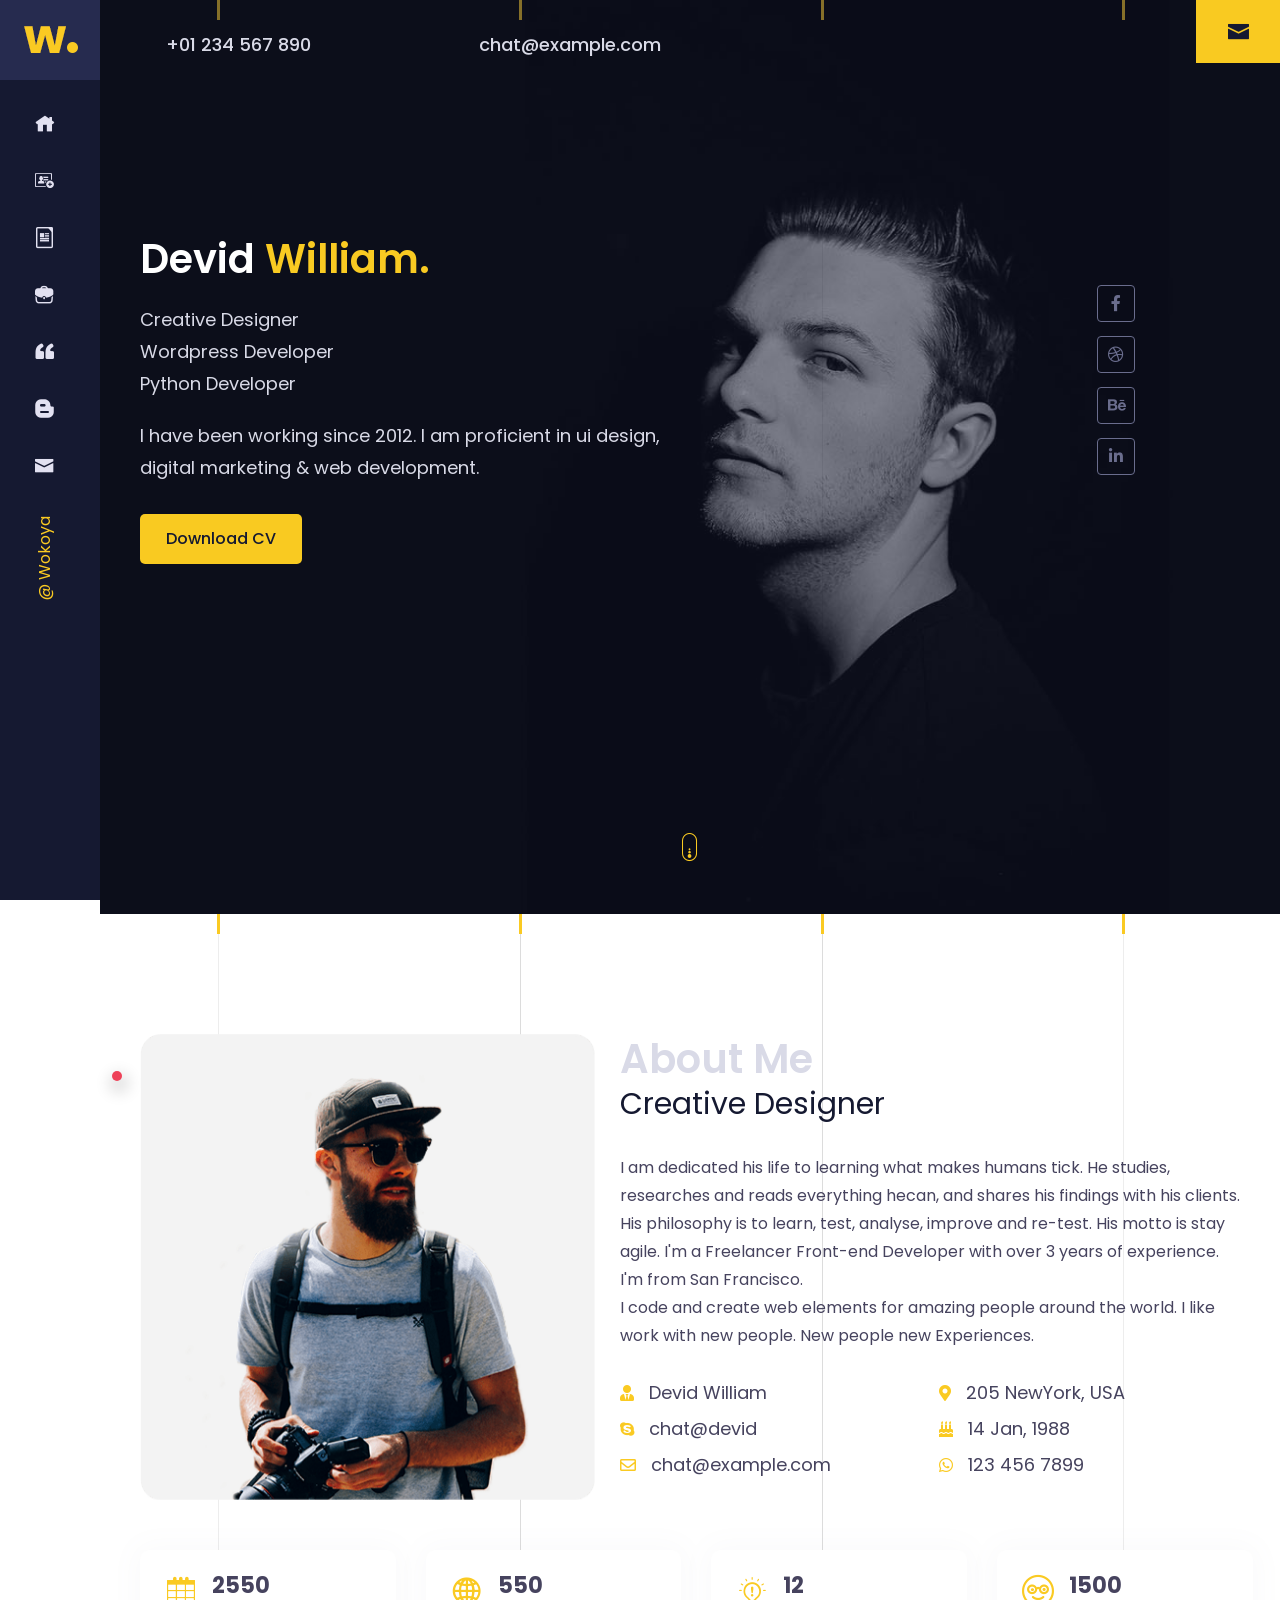
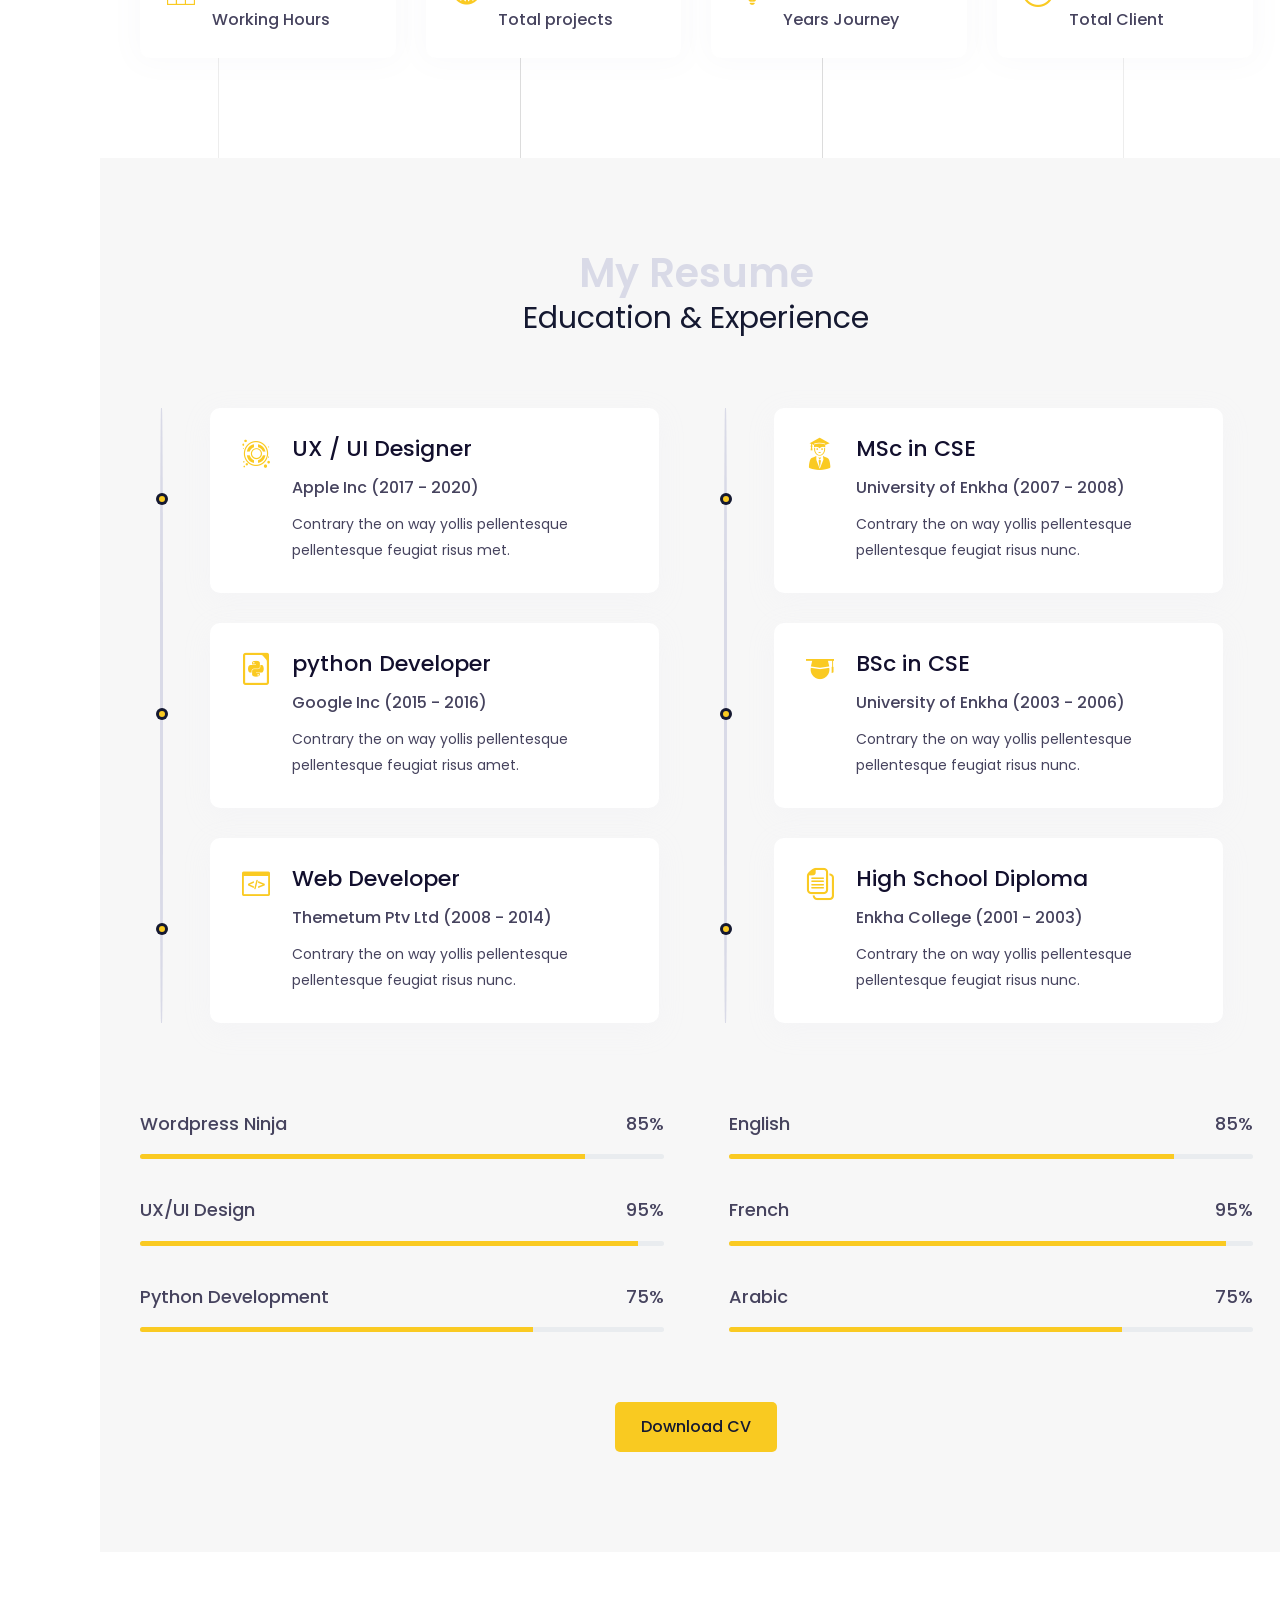
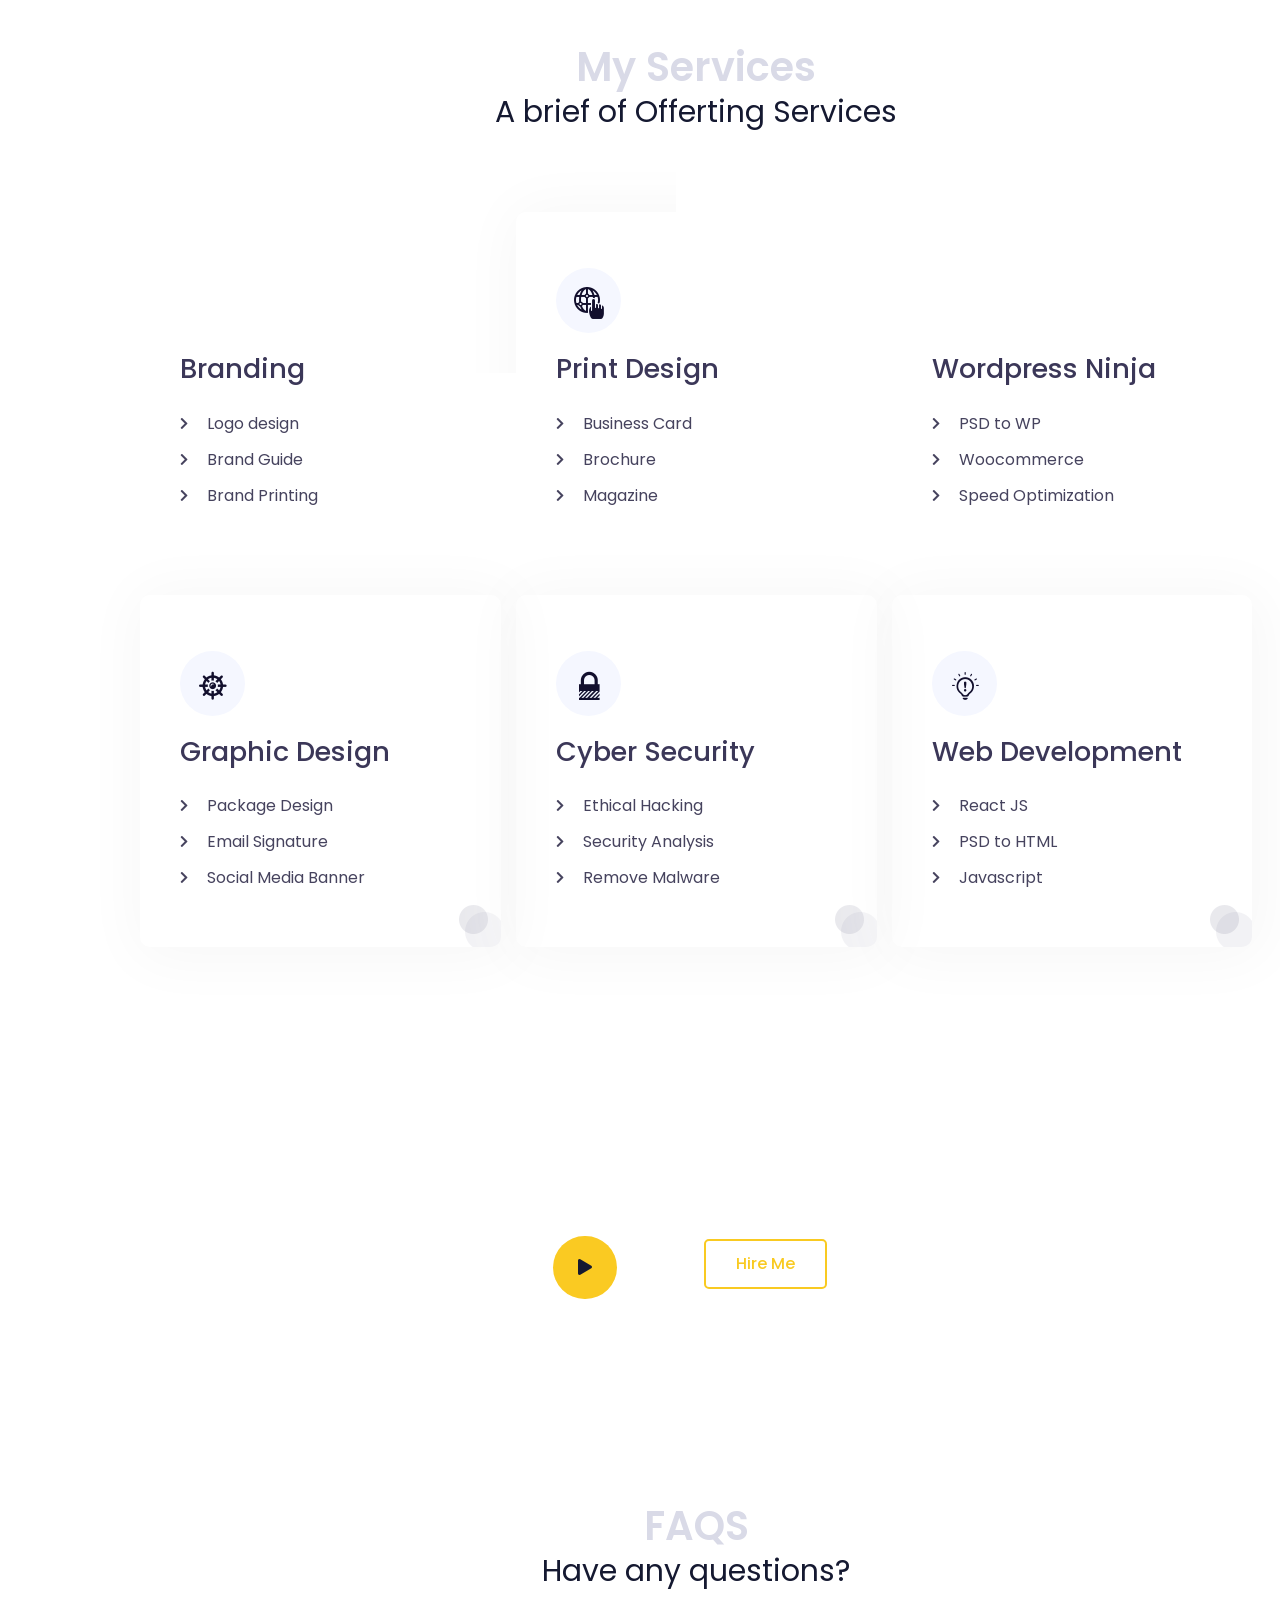
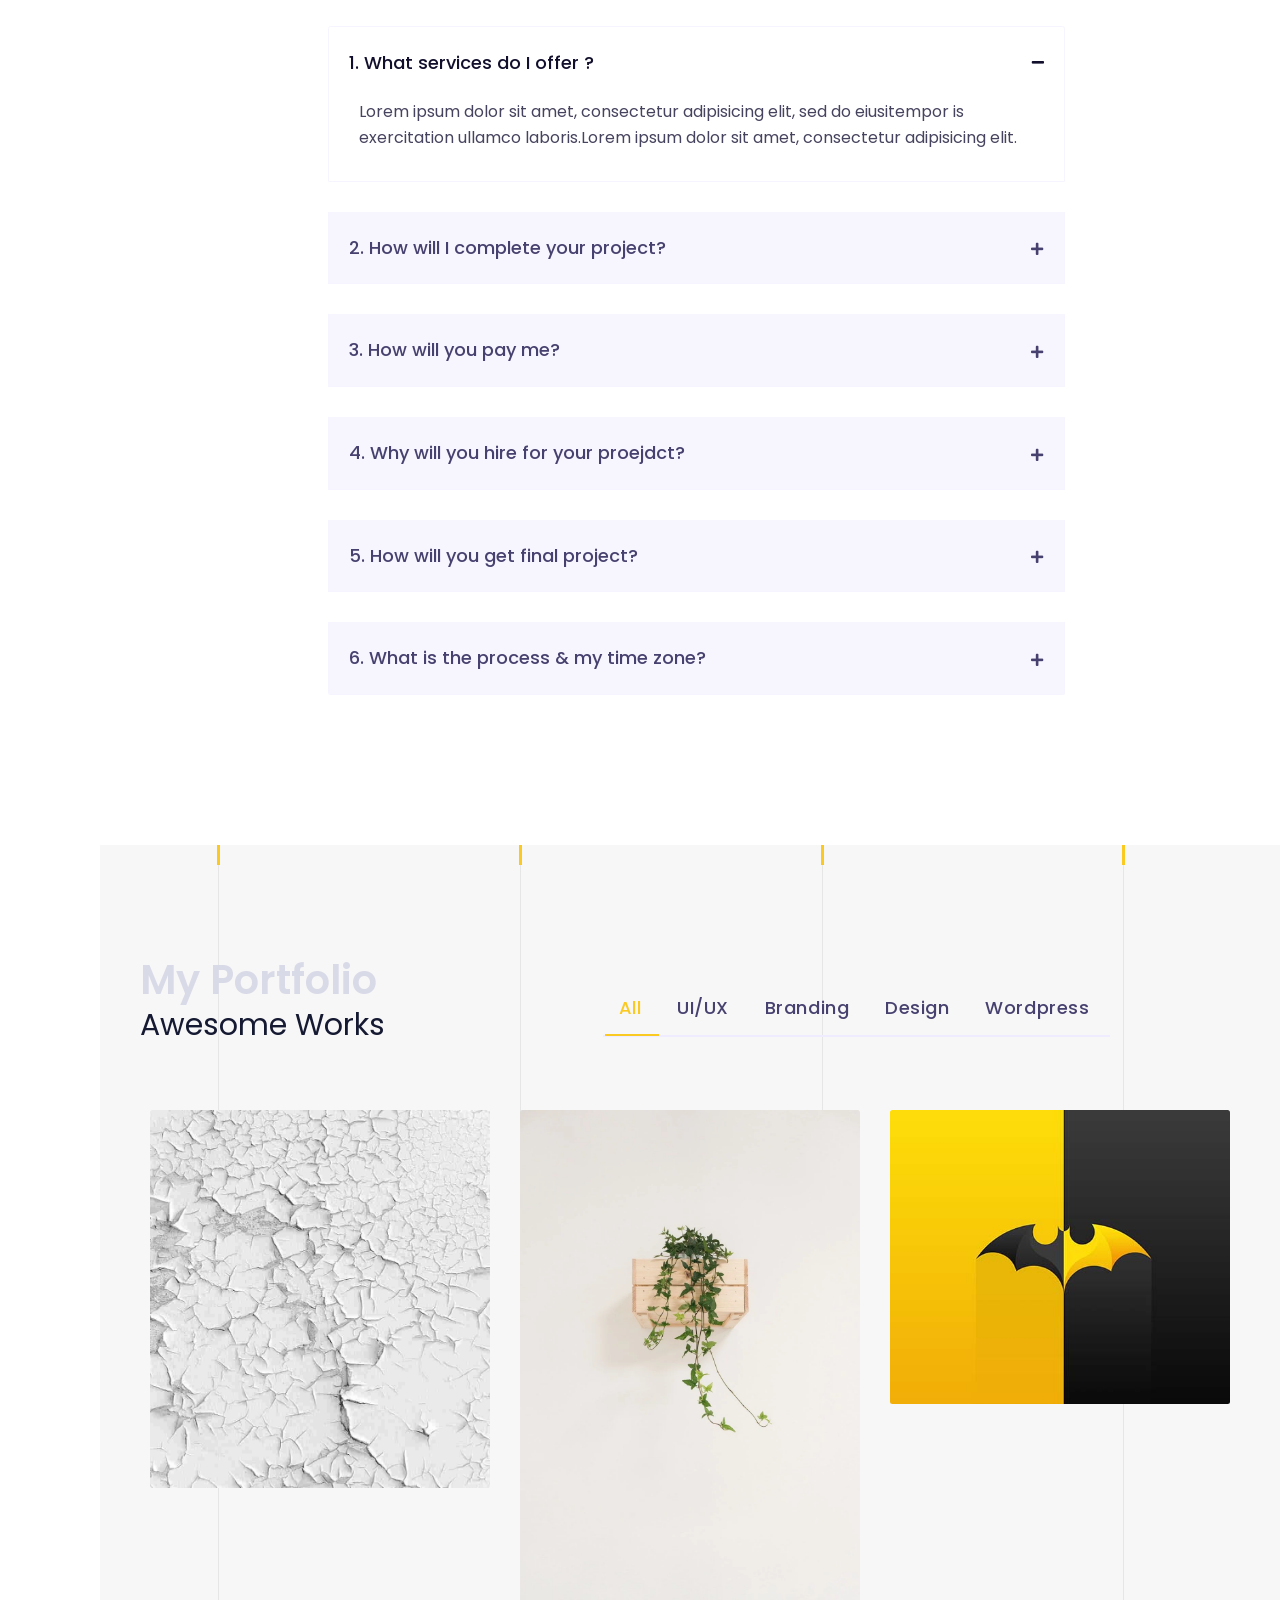
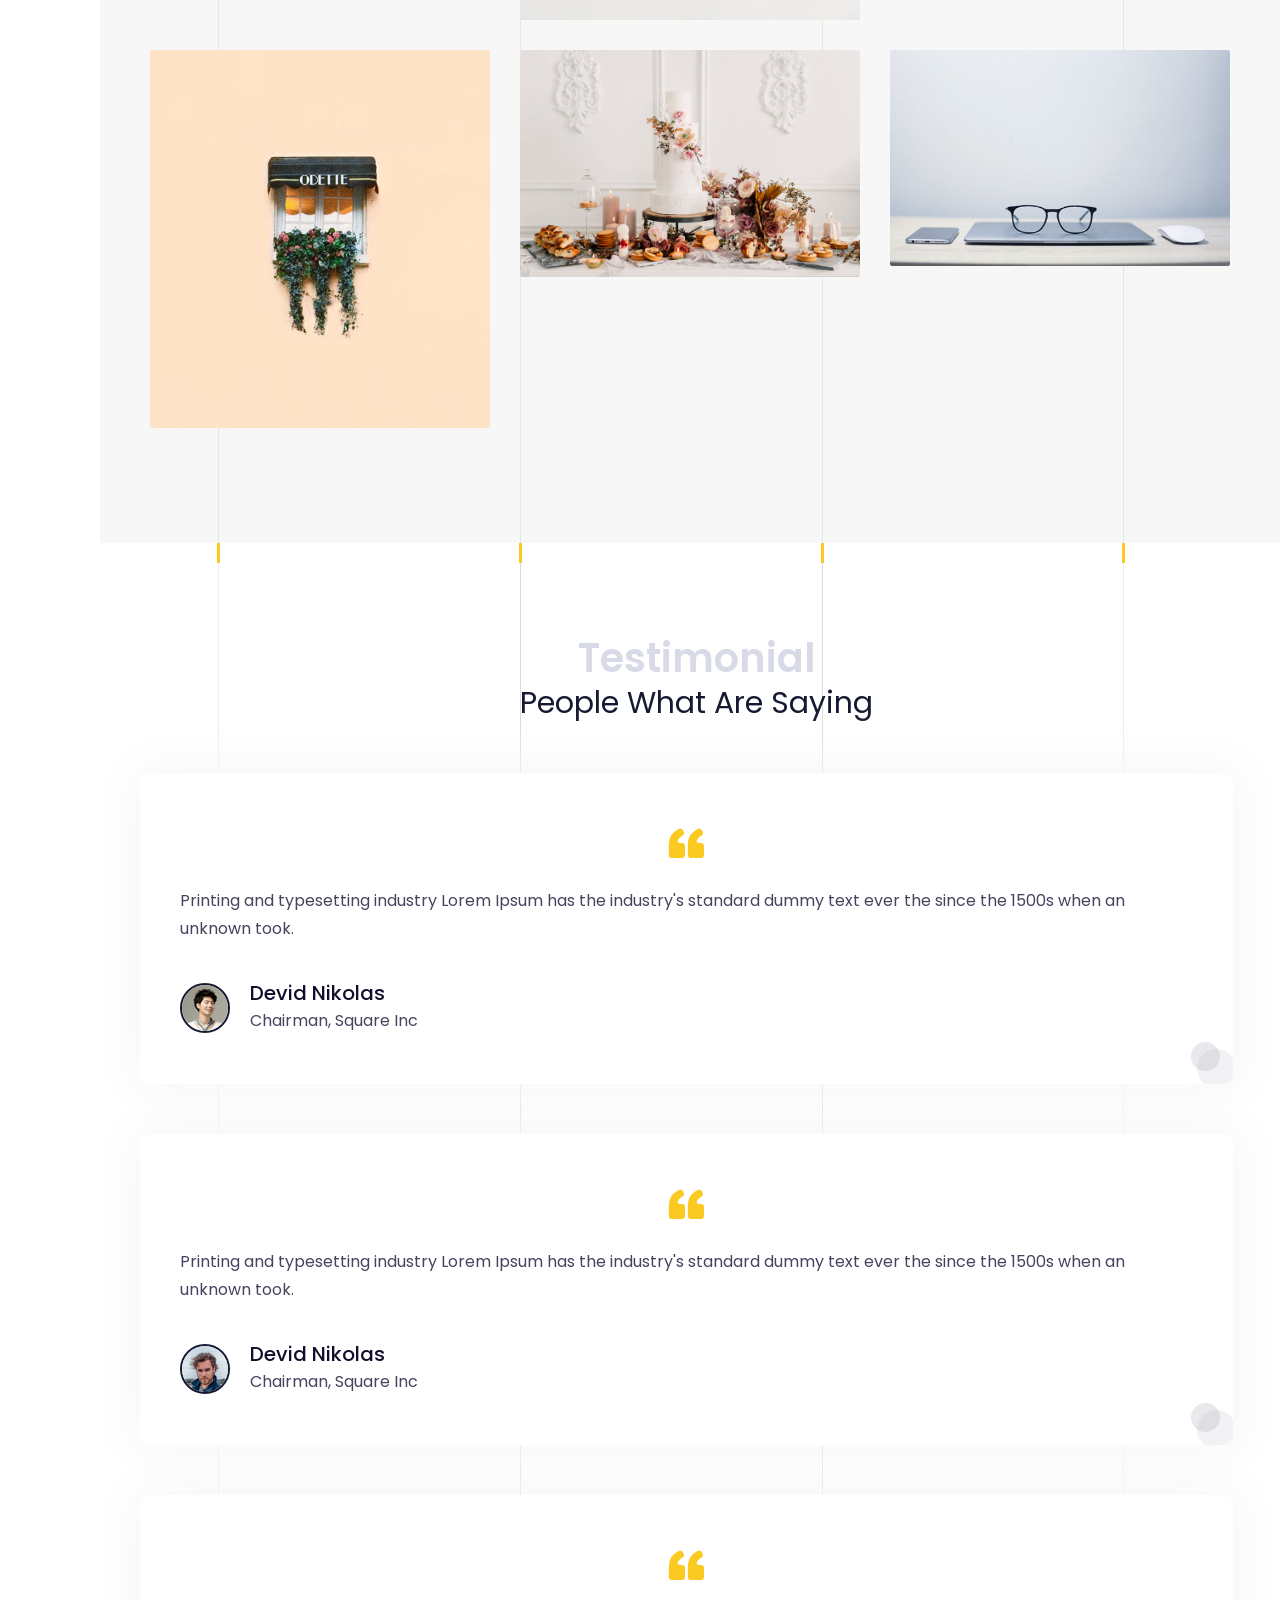
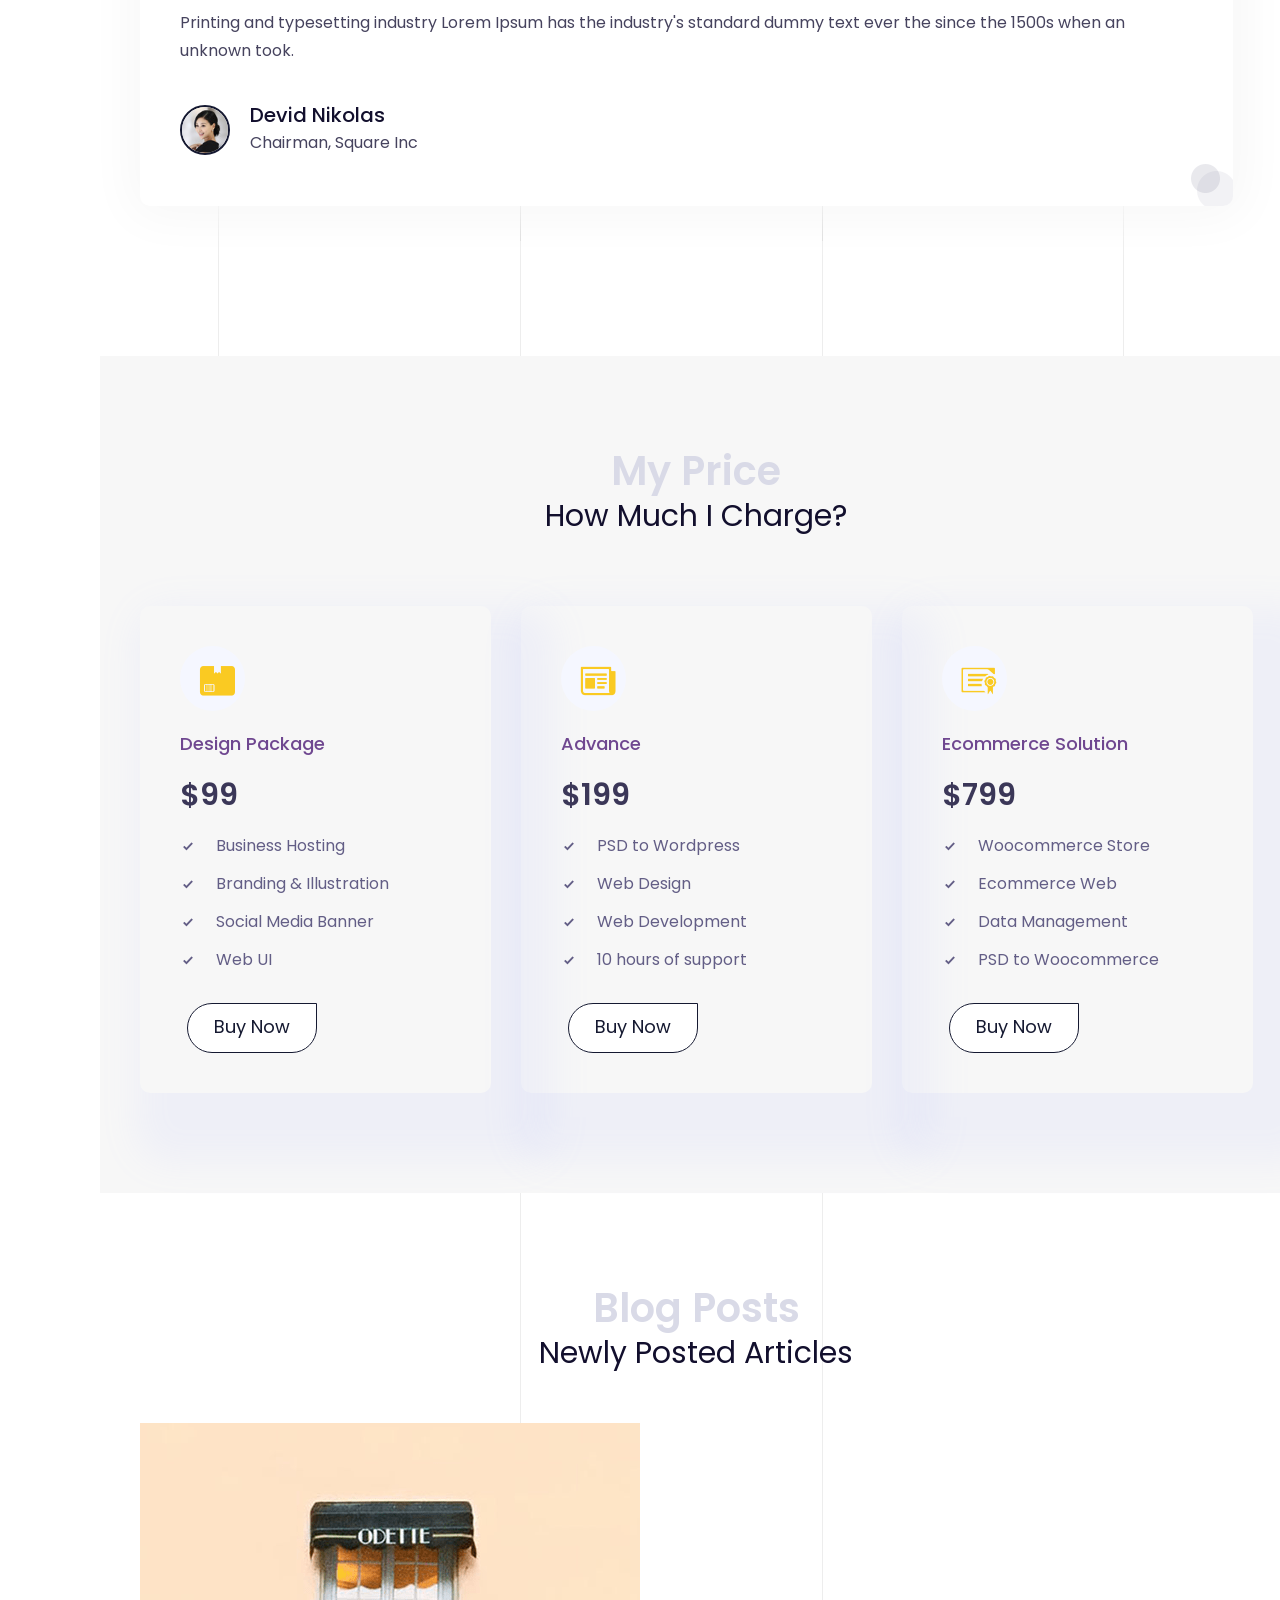
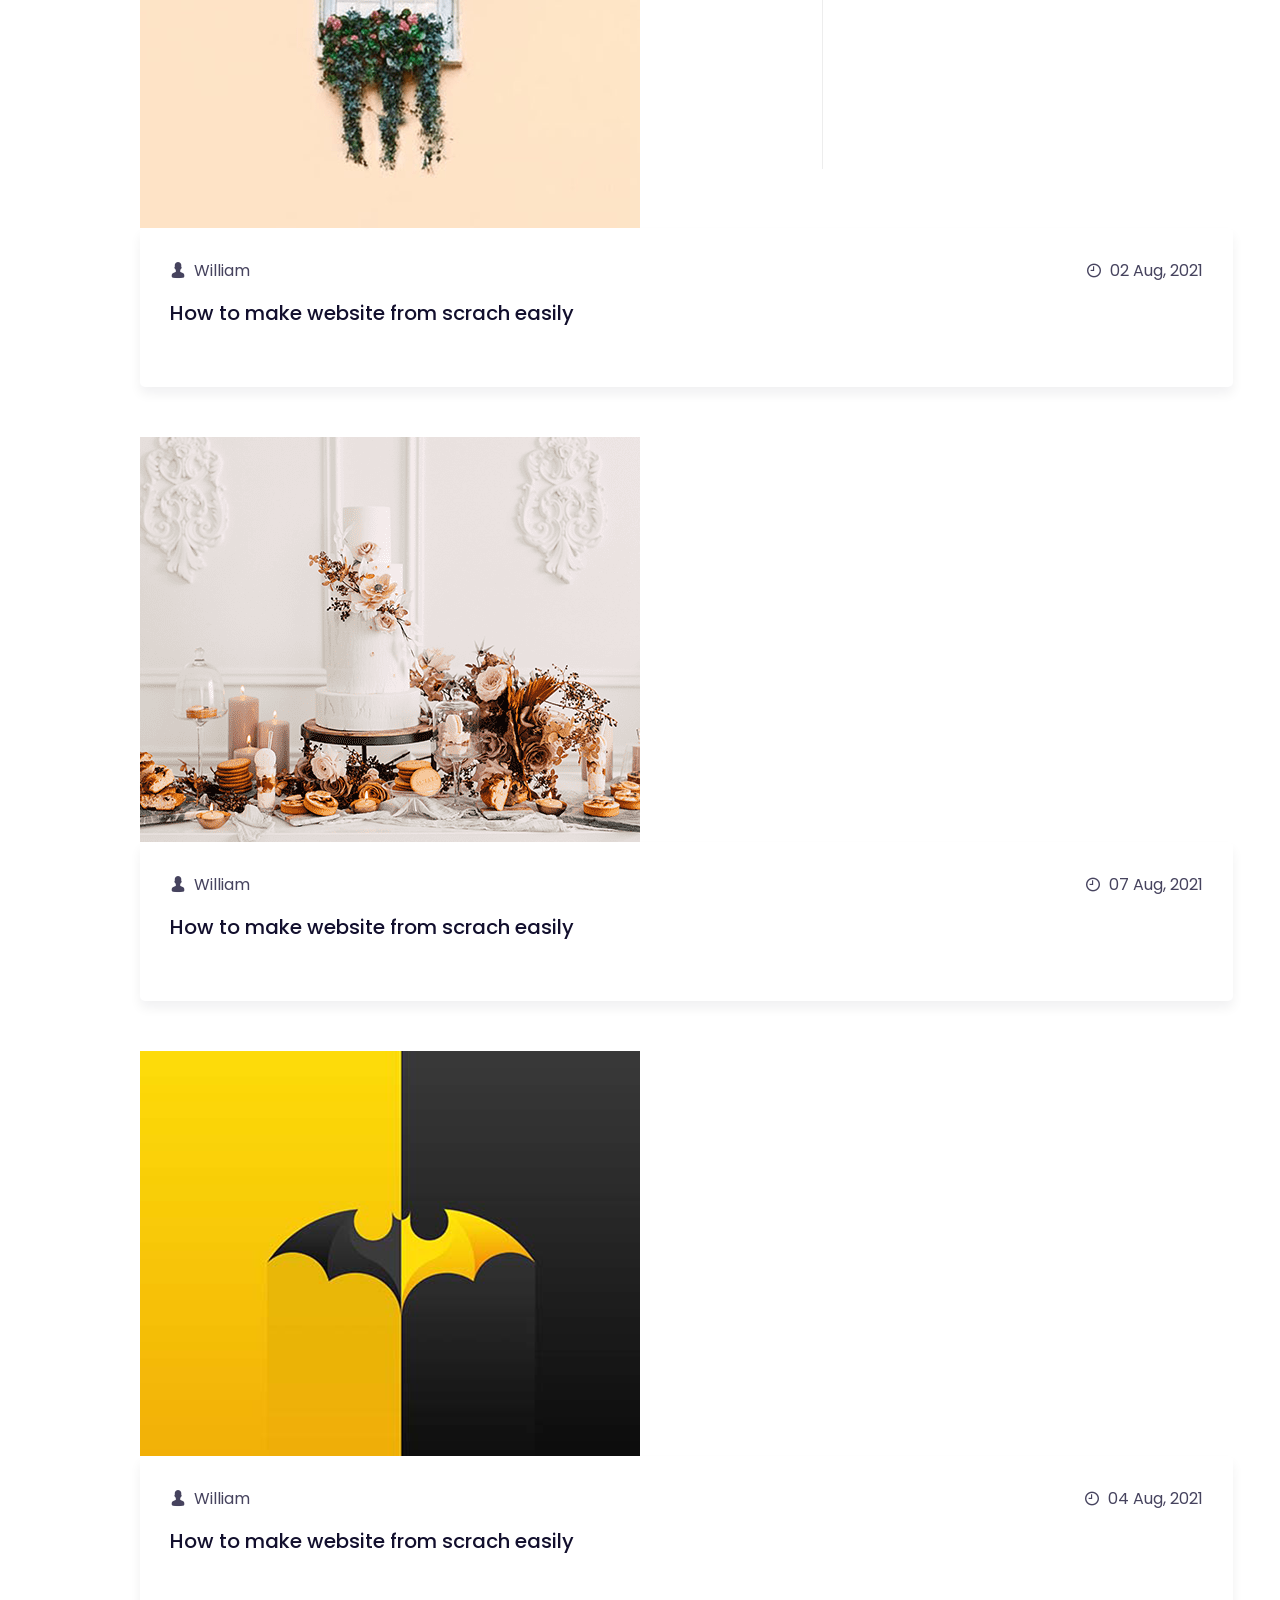
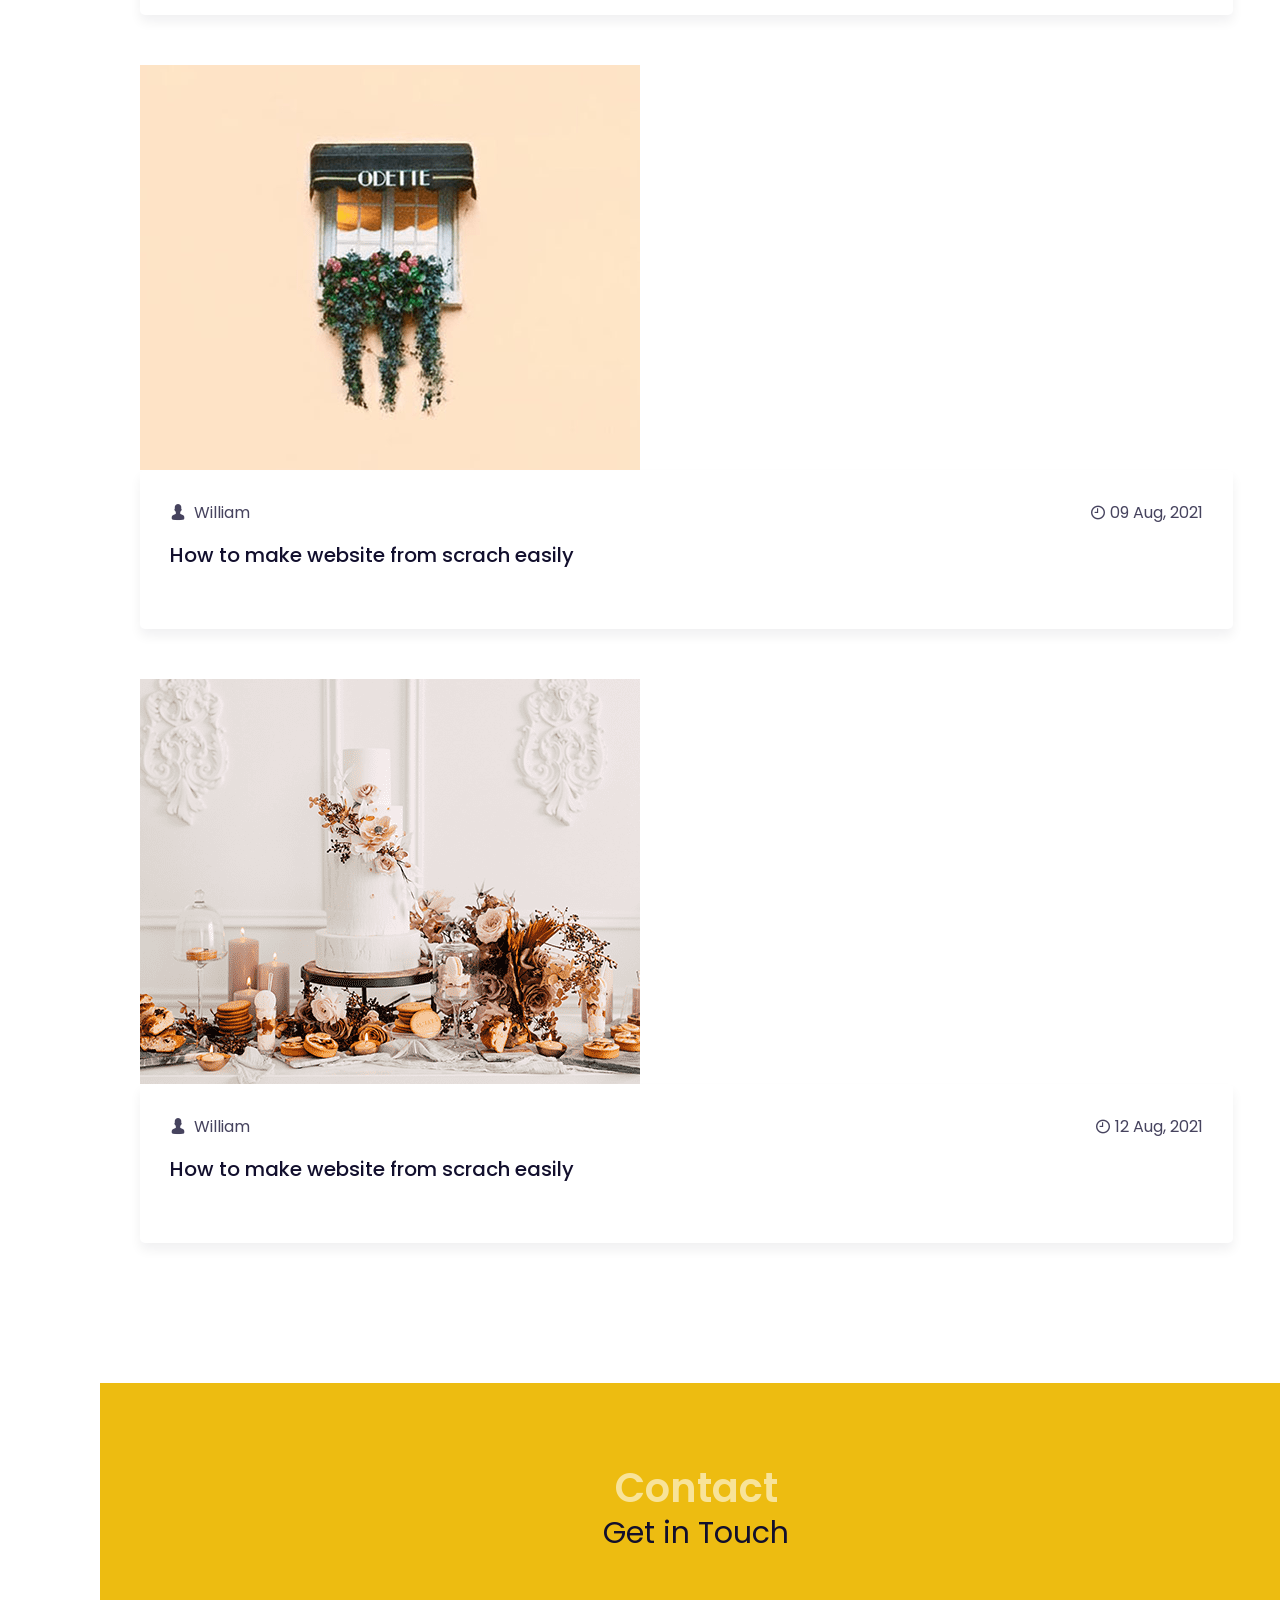
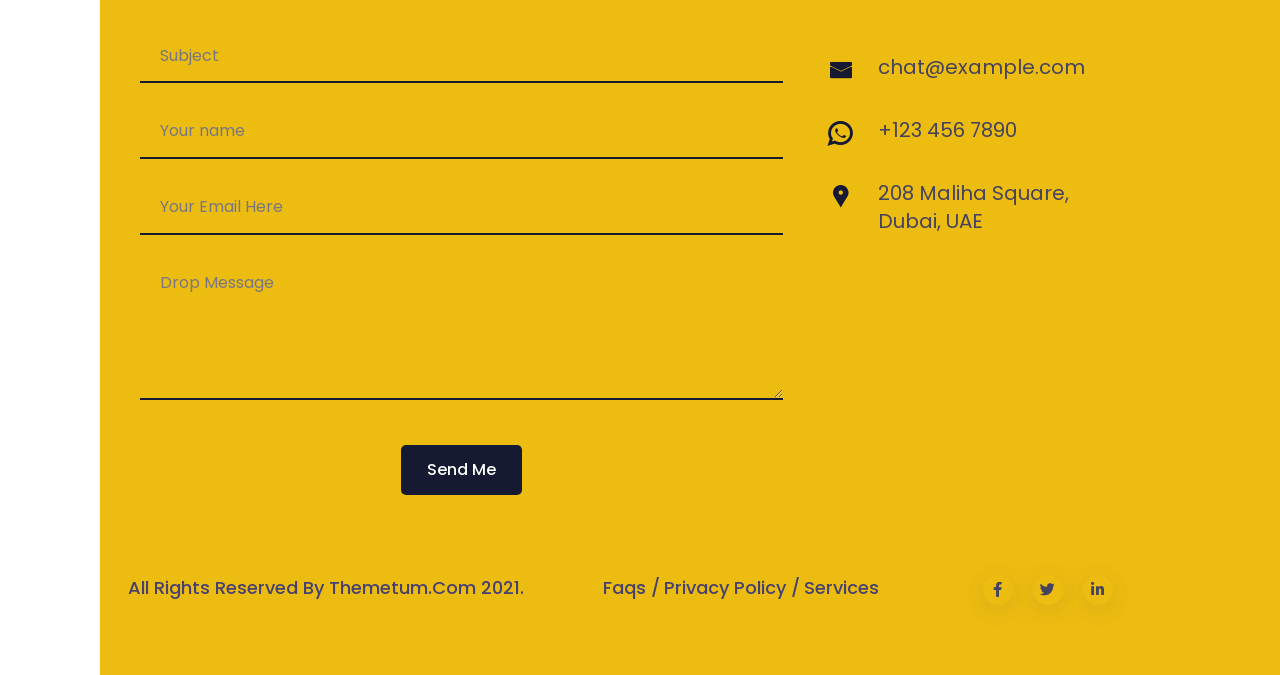
==== index.html @ 402a38b5 "initial commit" ====
<!doctype html>
<html class="no-js" lang="zxx">


<!-- Mirrored from themetum.com/envato/wokoya/iconbar/index.html by HTTrack Website Copier/3.x [XR&CO'2014], Thu, 25 Nov 2021 21:18:15 GMT -->
<head>	
	<meta charset="utf-8">
	<meta http-equiv="x-ua-compatible" content="ie=edge">
	<title>Wokoya | Personal Portfolio vCard HTML Template</title>
	<meta name="description" content="">
	<meta name="viewport" content="width=device-width, initial-scale=1, shrink-to-fit=no">

	<!-- Place favicon.ico in the root directory -->
	<link rel="shortcut icon" type="image/x-icon" href="img/favicon.png">
	
	<!-- ========== Start Stylesheet ========== -->
	<link href="assets/css/bootstrap.min.css" rel="stylesheet" />
	<link href="assets/css/fontawesome.min.css" rel="stylesheet" />
	<link href="assets/css/bsnav.min.css" rel="stylesheet" />
	<link href="assets/css/magnific-popup.css" rel="stylesheet" />
	<link href="assets/css/slick.css" rel="stylesheet" />
	<link href="assets/css/all.min.css" rel="stylesheet" />
	<link href="assets/css/animate.css" rel="stylesheet" />
	<link href="assets/css/icofont.min.css" rel="stylesheet" />
	<link href="assets/css/splitting.css" rel="stylesheet" />
	<link href="assets/css/splitting-cells.css" rel="stylesheet" />
	<link href="style.css" rel="stylesheet">
	<link href="assets/css/responsive.css" rel="stylesheet" />
	<!-- ========== End Stylesheet ========== -->
</head>

 <body class="side-header" data-spy="scroll" data-target=".navbar" data-offset="1">

<!-- Preloader -->
<div class="preloader">
  <div class="lds-ellipsis">
    <div></div>
    <div></div>
    <div></div>
    <div></div>
  </div>
</div>
<!-- Preloader End --> 

<div class="theme_all_wrap" data-magic-cursor=" " data-color="crimson">

<!-- Document Wrapper   
=============================== -->
 <div id="main-wrapper"> 
	<!-- Start header
    ============================================= -->

    <header class="header">
		<div class="main-navigation sd-nav">
			<div class="navbar navbar-expand-lg bsnav bsnav-sidebar bsnav-scrollspy bsnav-sidebar-left">
				<a class="navbar-brand" href="index.html">
					<img src="img/logo.png" class="logo-display" alt="thumb">
				</a>
				<button class="navbar-toggler toggler-spring"><span class="navbar-toggler-icon"></span></button>
				<div class="collapse navbar-collapse justify-content-sm-center pt-20">
					<ul class="navbar-nav navbar-mobile mr-0">
						<li class="nav-item"><a class="nav-link smooth-scroll" href="#home"><i class="icofont-home"></i> <span class="toltip">Home</span> </a></li>
						<li class="nav-item"><a class="nav-link smooth-scroll" href="#about"><i class="icofont-contact-add"></i> <span class="toltip">About</span></a></li>
						<li class="nav-item"><a class="nav-link smooth-scroll" href="#service"><i class="icofont-file-document"> </i><span class="toltip">Service</span> </a></li>
						<li class="nav-item"><a class="nav-link smooth-scroll" href="#work"><i class="icofont-briefcase-1"></i> <span class="toltip">Works</span> </a></li>
						<li class="nav-item"><a class="nav-link smooth-scroll" href="#feed"><i class="icofont-quote-left"></i> <span class="toltip">Review</span></a></li>
						<li class="nav-item"><a class="nav-link smooth-scroll" href="#blog"><i class="icofont-blogger"></i> <span class="toltip">Blog</span> </a></li>
						<li class="nav-item"><a class="nav-link smooth-scroll" href="#contact"><i class="icofont-envelope"></i> <span class="toltip">Hello</span> </a></li>
					</ul>
				</div>
				<div class="sidebar-copyright pt-10">
					<p class="copyright">@ Wokoya</p>
				</div>
			</div>
			<div class="bsnav-mobile">
				<div class="bsnav-mobile-overlay"></div>
				<div class="navbar"></div>
			</div>
		</div>
    </header>
	  <!-- Header End --> 
	
	<div class="clearfix"></div>

<div class="main-area-width">	

	<main class="main">
		 
		<!-- Start Hero   
		============================================= -->
		<div id="home" class="hero-section hero-section-bg">
			<div class="line_wrap"> <!-- line animation --> 
				<div class="line_item"></div>
				<div class="line_item"></div>
				<div class="line_item"></div>
				<div class="line_item"></div>
				<div class="line_item"></div>
			 </div> <!-- end line animation --> 						
			<div class="container sidebar-toptext">
				<div class="row">
					<div class="col-md-12">
						<div class="head-top-contact">
							<span class="phone_contact">+01 234 567 890</span>
							<span class="email_contact">chat@example.com</span>							
						</div>
					</div>
				</div>
			</div>
			<div class="top-contact">
				<a href="#contact" class="top-contact-btn smooth-scroll">
					<i class="icofont-envelope"></i>
				</a>
			</div>
			<div class="hero-single sidebar-hero-bg">			
				<div class="container">	<!-- start container --> 	
					<div class="row">	<!-- start row --> 	
						<div class="col-md-6 col-sm-12 pl-20">	<!-- hero text left --> 	
							<div class="hero-content wow fadeInUp" data-wow-duration=".5s" data-wow-delay=".6s">
								<h2 data-splitting class="top-title pt-30 wow fadeInUp" data-wow-duration=".001s" data-wow-delay=".001s">Devid <span class="colored">William.</span></h2>
								<div class="typed-strings">
									  <p> <span class="type_color">Creative Designer</span></p>
									  <p> <span class="type_color">Wordpress Developer</span></p>
									  <p> <span class="type_color">Python Developer</span></p>
								</div>
								<p class="text-16 header_type_text text-white mb-2 mb-md-3">
									<span class="typed"></span>
								</p>
								<p class="header-intro-text wow fadeInUp pt-10" data-wow-duration=".6s" data-wow-delay=".8s">I have been working since 2012. I am proficient in ui design, digital marketing & web development.</p>
								<div class="hro-btn wow fadeInUp" data-wow-duration=".6s" data-wow-delay=".9s">
									<a href="#" class="theme-btn">
										Download CV
									</a>
								</div>
							</div>
						</div>	<!-- hero left text end --> 	
						<div class="col-md-5 col-sm-12 mt-50"><!-- col-6 --> 
							<div class="right-social-icon">
								<ul class="social-icon">
									<li><a href="#"><i class="fab fa-facebook-f"></i></a></li>
									<li><a href="#"><i class="fab fa-dribbble"></i></a></li>
									<li><a href="#"><i class="fab fa-behance"></i></a></li>
									<li><a href="#"><i class="fab fa-linkedin-in"></i></a></li>
								</ul>						
							</div>						
						</div><!-- end col-6 --> 
					</div>
				</div>					
			</div><!-- single Hero End -->
			<div class="about-scroll-down text-center">
				<a href="#about" class="scroll-down-arrow scroll_down smooth-scroll"><i class="icofont-scroll-bubble-down"></i></a>						
			</div>			
		</div>
		<!-- End Hero -->
		
		<!-- About us
		============================================= -->
		<div id="about" class="about-area de-padding">
			<div class="line_wrap"> <!-- line animation --> 
				<div class="line_item"></div>
				<div class="line_item"></div>
				<div class="line_item"></div>
				<div class="line_item"></div>
				<div class="line_item"></div>
			 </div> <!-- end line animation --> 			
			<div class="about-wpr mt-20">	<!-- start about -->
				<div class="container pl-20">	<!-- container --> 
					<div class="row">	<!-- row --> 
						<div class="col-md-5 mb-50">
							<div class="about-left wow fadeInUp" data-wow-duration=".6s" data-wow-delay=".2s">
								<div class="about-header-img">
									<img src="img/about-me.png" alt="about me" class="responsive-fluid bounce-animate" />
								</div>
							</div>
						</div>	<!-- about left text end --> 
						<div class="col-md-7">	<!-- col-7 --> 
							<div class="about-right wow fadeInUp" data-wow-duration=".8s" data-wow-delay=".5s">
								<span class="top-title">About Me</span>
								<h2 data-splitting class="about-tl-3 gr-2 wow fadeInUp" data-wow-duration=".01s" data-wow-delay=".1s">
									Creative Designer
								</h2>
								<p class="wow fadeInUp" data-wow-duration=".2s" data-wow-delay=".2s">
									I am dedicated his life to learning what makes humans tick. He studies, researches and reads everything hecan, and shares his 
									findings with his clients. His philosophy is to learn, test, analyse, 
									improve and re-test. His motto is stay agile. I'm a Freelancer Front-end Developer with over 3 years of experience. I'm from San Francisco.
									<br />									 
									I code and create web elements for amazing people around the world. I like work with new people. 
									New people new Experiences.									
								</p>
								<div class="row">	<!-- row --> 
									<div class="col-md-6 col-sm-12"><!-- col-6 --> 
										<div class="about-cn">
											<ul>
												<li><i class="fas fa-user-tie"></i> Devid William</li>
												<li><i class="fab fa-skype"></i> chat@devid</li>
												<li><i class="far fa-envelope"></i> chat@example.com</li>
											</ul>
										</div>									
									</div>	<!-- end col-6 -->
									<div class="col-md-6 col-sm-12"><!-- col-6 --> 
										<div class="about-cn">
											<ul>
												<li><i class="fas fa-map-marker-alt"></i> 205 NewYork, USA</li>
												<li><i class="fas fa-birthday-cake"></i> 14 Jan, 1988</li>
												<li><i class="fab fa-whatsapp"></i> 123 456 7899</li>
											</ul>
										</div>									
									</div> <!-- end col-6 --> 
								</div> <!-- end row --> 
							</div> <!-- end about right --> 								
						</div> <!-- end col-7 -->  
					</div> <!-- end row --> 
					<div class="counter-counter grid-4"> <!-- start counter --> 
						<div class="fun-fact">
							<span class="fun-icon one"><i class="icofont-calendar"></i></span>
							<div class="fun-desc">
								<p class="timer" data-to="2550" data-speed="3000">2550</p>
								<span class="medium">Working Hours</span>
							</div>
						</div>
						<div class="fun-fact fun-active">
							<span class="fun-icon two"><i class="icofont-globe"></i></span>
							<div class="fun-desc">
								<p class="timer" data-to="550" data-speed="3000">550</p>
								<span class="medium">Total projects</span>
							</div>
						</div>
						<div class="fun-fact">
							<span class="fun-icon three"><i class="icofont-bulb-alt"></i></span>
							<div class="fun-desc">
								<p class="timer" data-to="12" data-speed="3000">12</p>
								<span class="medium">Years Journey</span>
							</div>
						</div>
						<div class="fun-fact">
							<span class="fun-icon four"><i class="icofont-nerd-smile"></i></span>
							<div class="fun-desc">
								<p class="timer" data-to="502" data-speed="3000">1500</p>
								<span class="medium">Total Client</span>
							</div>
						</div>
					</div> <!-- end counter -->
				</div> <!-- end container -->
			</div> <!-- end about wrp --> 			
		</div> <!-- About us -->
		
		<!-- Start Experience
		============================================= -->
		<div class="exp-area de-padding">
			<div class="container pl-20">
				<div class="site-title text-center">
					<span class="resume-title">
						My Resume
					</span>		
					<h2 data-splitting class="about-tl-3 gr-2 wow fadeInUp" data-wow-duration=".01s" data-wow-delay=".01s"> 
						Education & Experience 
					</h2>		
				</div> <!-- end section title --> 
				<div class="exp-wpr row">
					<div class="col-md-6"><!-- start col-6 -->
						<div class="experience_area">
							<div class="exp-box mt-20 wow fadeInDown" data-wow-duration=".6s" data-wow-delay=".2s"><!-- start one -->
								<div class="exp-icon one">
									<i class="icofont-designfloat"></i>
								</div>
								<div class="exp-content">
									<h4>UX / UI Designer</h4>
									<p>Apple Inc (2017 - 2020)</p>
									<span class="exp-description pt-10">Contrary the on way yollis pellentesque pellentesque feugiat risus met.</span>
								</div>
							</div> <!-- end one -->
							<div class="exp-box mt-30 wow fadeInUp" data-wow-duration=".6s" data-wow-delay=".4s"><!-- start two -->
								<div class="exp-icon two">
									<i class="icofont-file-python"></i>
								</div>
								<div class="exp-content">
									<h4>python Developer</h4>
									<p>Google Inc (2015 - 2016)</p>
									<span class="exp-description pt-10">Contrary the on way yollis pellentesque pellentesque feugiat risus amet.</span>
								</div>
							</div> <!-- end two -->
							<div class="exp-box mt-30 wow fadeInDown" data-wow-duration=".6s" data-wow-delay=".6s"><!-- start three -->
								<div class="exp-icon three">
									<i class="icofont-code"></i>
								</div>
								<div class="exp-content">
									<h4>Web Developer</h4>
									<p>Themetum Ptv Ltd (2008 - 2014)</p>
									<span class="exp-description pt-10">Contrary the on way yollis pellentesque pellentesque feugiat risus nunc.</span>
								</div>
							</div> <!-- end three -->						
						</div>
					</div> <!-- end col-6 -->
					<div class="col-md-6"><!-- start col-6 -->
						<div class="education_area">
							<div class="exp-box mt-20 wow fadeInUp" data-wow-duration=".6s" data-wow-delay=".2s"><!-- start one -->
								<div class="exp-icon four">
									<i class="icofont-graduate-alt"></i>
								</div>
								<div class="exp-content">
									<h4>MSc in CSE </h4>
									<p>University of Enkha (2007 - 2008)</p>
									<span class="exp-description pt-10">Contrary the on way yollis pellentesque pellentesque feugiat risus nunc.</span>
								</div>
							</div> <!-- end one -->
							<div class="exp-box mt-30 wow fadeInUp" data-wow-duration=".6s" data-wow-delay=".4s"><!-- start two -->
								<div class="exp-icon five">
									<i class="icofont-graduate"></i>
								</div>
								<div class="exp-content">
									<h4>BSc in CSE  </h4>
									<p>University of Enkha (2003 - 2006)</p>
									<span class="exp-description pt-10">Contrary the on way yollis pellentesque pellentesque feugiat risus nunc.</span>
								</div>
							</div> <!-- end two -->
							<div class="exp-box mt-30 wow fadeInDown" data-wow-duration=".6s" data-wow-delay=".6s"><!-- start three -->
								<div class="exp-icon six">
									<i class="icofont-ui-copy"></i>
								</div>
								<div class="exp-content">
									<h4>High School Diploma  </h4>
									<p>Enkha College (2001 - 2003)</p>
									<span class="exp-description pt-10">Contrary the on way yollis pellentesque pellentesque feugiat risus nunc.</span>
								</div>
							</div> <!-- end three -->						
						</div>
					</div> <!-- end col-6 -->
				</div> <!-- end exp-wrp row -->
				<div class="row">	<!-- start row --> 
					<div class="col-md-6"> <!-- start col-6 -->
						<div class="progress-left pt-90">
							<div class="skill-section">
								<!-- Progress Bar Start -->
								<div class="progress-box">
									<h5>Wordpress Ninja  <span class="pull-right">85%</span></h5>
									<div class="progress">
										<div class="progress-bar" role="progressbar" data-width="85"></div>
									</div>
								</div>
								<div class="progress-box">
									<h5>UX/UI Design  <span class="pull-right">95%</span></h5>
									<div class="progress">
										<div class="progress-bar" role="progressbar" data-width="95"></div>
									</div>
								</div>
								<div class="progress-box">
									<h5>Python Development <span class="pull-right">75%</span></h5>
									<div class="progress">
										<div class="progress-bar" role="progressbar" data-width="75"></div>
									</div>
								</div>
								<!-- End Progressbar -->
							</div>
						</div>	
					</div> <!-- end col-6 --> 
					<div class="col-md-6"> <!-- start col-6 -->
						<div class="progress-right pt-90">
							<div class="skill-section">
								<!-- Progress Bar Start -->
								<div class="progress-box">
									<h5>English <span class="pull-right">85%</span></h5>
									<div class="progress">
										<div class="progress-bar" role="progressbar" data-width="85"></div>
									</div>
								</div>
								<div class="progress-box">
									<h5>French <span class="pull-right">95%</span></h5>
									<div class="progress">
										<div class="progress-bar" role="progressbar" data-width="95"></div>
									</div>
								</div>
								<div class="progress-box">
									<h5>Arabic <span class="pull-right">75%</span></h5>
									<div class="progress">
										<div class="progress-bar" role="progressbar" data-width="75"></div>
									</div>
								</div>
								<!-- End Progressbar -->
							</div>
						</div>							
					</div>	<!-- end col-6  --> 
				</div>	<!-- end row--> 
				<div class="row pt-70"><!-- start row-->
					<div class="col-md-12">
						<div class="download-cv-btn text-center">
							<a href="#" class="theme-btn">Download CV</a>
						</div>
					</div>
				</div><!-- end row-->
			</div> <!-- end container -->			
		</div>
		<!-- End Experience -->
		
		<!-- Start Services
		============================================= -->		
		<div id="service" class="service-area de-padding">					
			<div class="container pl-20">
				<div class="site-title text-center"> <!-- service section title -->
					<span class="resume-title">My Services</span>
					<h2 data-splitting class="about-tl-3 gr-2 wow fadeInUp" data-wow-duration=".01s" data-wow-delay=".01s"> 
						A brief of Offerting Services 
					</h2>
				</div>
				<div class="row"> <!-- start row -->
					<div class="col-md-4 col-sm-6">
						<div class="service-box mt-30 wow fadeInUp" data-wow-duration=".5s" data-wow-delay=".3s">
							<div class="service-icon service-one">
								<i class="icofont-vector-path"></i>
							</div>
							<div class="service-info">
								<h2>Branding</h2>
								<ul>
									<li>Logo design</li>
									<li>Brand Guide</li>
									<li>Brand Printing</li>
								</ul>
							</div>
						</div> <!-- end service one -->					
					</div> <!-- end col-4 -->	
					<div class="col-md-4 col-sm-6">
						<div class="service-box mt-30 wow fadeInDown" data-wow-duration=".7s" data-wow-delay=".6s">
							<div class="service-icon service-two">
								<i class="icofont-ui-browser"></i>
							</div>
							<div class="service-info">
								<h2>Print Design</h2>
								<ul>
									<li>Business Card</li>
									<li>Brochure</li>
									<li>Magazine</li>
								</ul>
							</div>
						</div> <!-- end service two -->					
					</div> <!-- end col-4 -->	
					<div class="col-md-4 col-sm-6">
						<div class="service-box mt-30 wow fadeInUp" data-wow-duration=".9s" data-wow-delay=".8s">
							<div class="service-icon service-three">
								<i class="icofont-ui-theme"></i>
							</div>
							<div class="service-info">
								<h2>Wordpress Ninja</h2>
								<ul>
									<li>PSD to WP</li>
									<li>Woocommerce</li>
									<li>Speed Optimization</li>
								</ul>
							</div>
						</div> <!-- end service three -->					
					</div> <!-- end col-4 -->
					<div class="col-md-4 col-sm-6">
						<div class="service-box mt-30 wow fadeInUp" data-wow-duration=".5s" data-wow-delay=".3s">
							<div class="service-icon service-one">
								<i class="icofont-ship-wheel"></i>
							</div>
							<div class="service-info">
								<h2>Graphic Design</h2>
								<ul>
									<li>Package Design</li>
									<li>Email Signature</li>
									<li>Social Media Banner</li>
								</ul>
							</div>
						</div> <!-- end service one -->					
					</div> <!-- end col-4 -->
					<div class="col-md-4 col-sm-6">
						<div class="service-box mt-30 wow fadeInDown" data-wow-duration=".7s" data-wow-delay=".6s">
							<div class="service-icon service-two">
								<i class="icofont-ssl-security"></i>
							</div>
							<div class="service-info">
								<h2>Cyber Security</h2>
								<ul>
									<li>Ethical Hacking</li>
									<li>Security Analysis</li>
									<li>Remove Malware</li>
								</ul>
							</div>
						</div> <!-- end service two -->					
					</div><!-- end col-4 -->
					<div class="col-md-4 col-sm-6">
						<div class="service-box mt-30 wow fadeInUp" data-wow-duration=".9s" data-wow-delay=".8s">
							<div class="service-icon service-three">
								<i class="icofont-bulb-alt"></i>
							</div>
							<div class="service-info">
								<h2>Web Development</h2>
								<ul>
									<li>React JS</li>
									<li>PSD to HTML</li>
									<li>Javascript</li>
								</ul>
							</div>
						</div> <!-- end service six -->					
					</div><!-- end col-4 -->
				</div> <!-- end row -->
			</div> <!-- end container -->				
		</div> <!-- End Services -->
		
		<!-- Start Hire Me
		============================================= -->
		<div class="hireme-area de-padding jarallax d-flex" data-jarallax='{"speed": 0.2}'>		
			<div class="container pl-20"> <!-- start container-->
				<div class="hire-title">
					<h2 data-splitting class="tl-3 text-white text-center wow fadeInUp" data-wow-duration=".01s" data-wow-delay=".01s"> Interested in working with me?</h2>
				</div>
				<div class="row"> <!-- hire me btn -->
					<div class="col-md-6 text-center">
						<div class="video-hire-btn mt-30">
							<div class="video-left-img-area wow fadeInUp" data-wow-duration=".6s" data-wow-delay=".3s">
								<div class="video-box fl-wrap">
									<a class="video-box-btn color-bg popup-vimeo image-popup" href="https://www.youtube.com/watch?v=SMKPKGW083c"><i class="fa fa-play" aria-hidden="true"></i></a>
								</div>									
							</div>
						</div>
					</div>
					<div class="col-md-6">
						<div class="btn-content">
							<div class="hire-btn mt-20"> <!-- start btn-->
								<a href="#contact" class="theme-btn hire-btn smooth-scroll">
									Hire Me
								</a>
							</div> <!-- end btn-->
						</div><!-- end btn content -->						
					</div><!-- end col-6 -->					
				</div> <!-- end row -->
			</div> <!-- end container -->
		</div>
		<!-- End Hire Me-->
		
		<!-- Start Faq
		============================================= -->
	<div class="fq-area de-padding">	
		<div class="container pl-20"> <!-- start container -->
			<div class="row">
				<div class="col-md-8 offset-md-2">
					<div class="faq-wpr"> <!-- start faq-wpr -->
						<div class="fq-right">
							<div class="faqs-title pb-30 text-center">
								<span class="resume-title">FAQS</span>
								<h2 data-splitting class="faqs-subtitle about-tl-3 gr-2 wow fadeInUp" data-wow-duration=".01s" data-wow-delay=".01s"> Have any questions?</h2>
							</div>					
							<div class="site-title wow fadeInUp" data-wow-duration=".5s" data-wow-delay=".2s">
								<div class="accordion" id="accordionExample">
									<div class="accordion-item">
										<h2 class="accordion-header" id="headingOne">
											<button class="accordion-button" type="button" data-bs-toggle="collapse" data-bs-target="#collapseOne" aria-expanded="true" aria-controls="collapseOne">
												1. What services do I offer ?
											</button>
										</h2>
										<div id="collapseOne" class="accordion-collapse collapse show" aria-labelledby="headingOne" data-bs-parent="#accordionExample">
											<div class="accordion-body">
												Lorem ipsum dolor sit amet, consectetur adipisicing elit, sed do eiusitempor is  exercitation ullamco laboris.Lorem ipsum dolor sit amet, consectetur adipisicing elit.
											</div>
										</div>
									</div><!-- End accordion item -->
								  <div class="accordion-item">
									<h2 class="accordion-header" id="headingTwo">
									  <button class="accordion-button collapsed" type="button" data-bs-toggle="collapse" data-bs-target="#collapseTwo" aria-expanded="false" aria-controls="collapseTwo">
										2. How will I complete your project?
									  </button>
									</h2>
									<div id="collapseTwo" class="accordion-collapse collapse" aria-labelledby="headingTwo" data-bs-parent="#accordionExample">
									  <div class="accordion-body">
										Lorem ipsum dolor sit amet, consectetur adipisicing elit, sed do eiusitempor is  exercitation ullamco laboris.Lorem ipsum dolor sit amet, consectetur adipisicing elit.
									  </div>
									</div>
								  </div><!-- End accordion item -->
								  <div class="accordion-item">
									<h2 class="accordion-header" id="headingThree">
									  <button class="accordion-button collapsed" type="button" data-bs-toggle="collapse" data-bs-target="#collapseThree" aria-expanded="false" aria-controls="collapseThree">
										 3. How will you pay me?
									  </button>
									</h2>
									<div id="collapseThree" class="accordion-collapse collapse" aria-labelledby="headingThree" data-bs-parent="#accordionExample">
									  <div class="accordion-body">
										Lorem ipsum dolor sit amet, consectetur adipisicing elit, sed do eiusitempor is  exercitation ullamco laboris.Lorem ipsum dolor sit amet, consectetur adipisicing elit.
									  </div>
									</div>
								  </div><!-- End accordion item -->
								  <div class="accordion-item">
									<h2 class="accordion-header" id="headingFour">
									  <button class="accordion-button collapsed" type="button" data-bs-toggle="collapse" data-bs-target="#collapseFour" aria-expanded="false" aria-controls="collapseThree">
										 4. Why will you hire for your proejdct?
									  </button>
									</h2>
									<div id="collapseFour" class="accordion-collapse collapse" aria-labelledby="headingFour" data-bs-parent="#accordionExample">
									  <div class="accordion-body">
										Lorem ipsum dolor sit amet, consectetur adipisicing elit, sed do eiusitempor is  exercitation ullamco laboris.Lorem ipsum dolor sit amet, consectetur adipisicing elit.
									  </div>
									</div>
								  </div><!-- End accordion item -->
								  <div class="accordion-item">
									<h2 class="accordion-header" id="headingFive">
									  <button class="accordion-button collapsed" type="button" data-bs-toggle="collapse" data-bs-target="#collapseFive" aria-expanded="false" aria-controls="collapseThree">
										 5. How will you get final project?
									  </button>
									</h2>
									<div id="collapseFive" class="accordion-collapse collapse" aria-labelledby="headingFive" data-bs-parent="#accordionExample">
									  <div class="accordion-body">
										Lorem ipsum dolor sit amet, consectetur adipisicing elit, sed do eiusitempor is  exercitation ullamco laboris.Lorem ipsum dolor sit amet, consectetur adipisicing elit.
									  </div>
									</div>
								  </div><!-- End accordion item -->
								  <div class="accordion-item">
									<h2 class="accordion-header" id="headingSix">
									  <button class="accordion-button collapsed" type="button" data-bs-toggle="collapse" data-bs-target="#collapseSix" aria-expanded="false" aria-controls="collapseThree">
										6. What is the process & my time zone?
									  </button>
									</h2>
									<div id="collapseSix" class="accordion-collapse collapse" aria-labelledby="headingSix" data-bs-parent="#accordionExample">
									  <div class="accordion-body">
										Lorem ipsum dolor sit amet, consectetur adipisicing elit, sed do eiusitempor is  exercitation ullamco laboris.Lorem ipsum dolor sit amet, consectetur adipisicing elit.
									  </div>
									</div>
								  </div><!-- End accordion item -->
								</div><!-- End accordion -->																
							</div> <!-- end site-title -->	
						</div> <!-- end faq-right -->					
					</div> <!-- End faq-wpr -->
				</div> <!-- end col-8 -->
			</div> <!-- end row -->
		</div> <!-- end container -->		
	</div><!-- End Faq -->
		
<!-- Start Project Area
============================================= -->
<section id="work" class="portfolio_bg de-padding">
	<div class="line_wrap"> <!-- line animation --> 
		<div class="line_item"></div>
		<div class="line_item"></div>
		<div class="line_item"></div>
		<div class="line_item"></div>
		<div class="line_item"></div>
	 </div> <!-- end line animation -->
	<div class="container"> <!-- start container -->	
		<div class="row"> <!-- row -->
			<div class="col-md-5 pl-20"> <!-- col-5 -->	
				<div class="site-title work_section_title">
					<span class="top-title wow fadeInUp" data-wow-duration=".4s" data-wow-delay=".3s">
						My Portfolio
					</span>
					<h2 data-splitting class="about-tl-3 gr-2 wow fadeInUp" data-wow-duration=".01s" data-wow-delay=".01s">
						Awesome Works
					</h2>
				</div>	
			</div><!-- end col-5 -->
			<div class="col-md-7"><!-- start col-7 -->
				<ul class="col list-unstyled list-inline mb-0 text-uppercase work_menu mt-50" id="menu-filter">
					<li class="list-inline-item"><a class="active" data-filter="*">All</a></li>
					<li class="list-inline-item"><a class="" data-filter=".seo">UI/UX</a></li>
					<li class="list-inline-item"><a class="" data-filter=".webdesign">Branding</a></li>
					<li class="list-inline-item"><a class="" data-filter=".work">Design</a></li>
					<li class="list-inline-item"><a class="" data-filter=".wordpress">Wordpress</a></li>
				</ul>			
			</div><!-- end col-7 -->
		</div><!-- end row -->
		<div class="row row-full-width">
			<div class="col-md-12"> <!-- start col-9 -->
				<div class="container portfolio-container"> <!-- container -->
					<div class="row work-filter">
						<div class="col-md-4 work_item work wordpress">
							<a href="img/portfolio/1.jpg" class="img-zoom">
								<div class="work_box">
									<div class="work_img">
										<img src="img/portfolio/1.jpg" class="img-fluid mx-auto d-block rounded" alt="work-img">
									</div>
									<div class="work_detail">
										<p class="mb-2">Category</p>
										<h4 class="mb-0">Project Title</h4>
									</div>
								</div>
							</a>
						</div> <!-- end col-4 -->
						<div class="col-md-4 work_item webdesign wordpress">
							<a href="img/portfolio/2.jpg" class="img-zoom">
								<div class="work_box">
									<div class="work_img">
										<img src="img/portfolio/2.jpg" class="img-fluid mx-auto d-block rounded" alt="work-img">
									</div>
									<div class="work_detail">
										<p class="mb-2">Category</p>
										<h4 class="mb-0">Project Title</h4>
									</div>
								</div>
							</a>
						</div> <!-- end col-4 -->
						<div class="col-md-4 work_item webdesign seo wordpress">
							<a href="img/portfolio/3.jpg" class="img-zoom">
								<div class="work_box">
									<div class="work_img">
										<img src="img/portfolio/3.jpg" class="img-fluid mx-auto d-block rounded" alt="work-img">
									</div>
									<div class="work_detail">
										<p class="mb-2">Category</p>
										<h4 class="mb-0">Project Title</h4>
									</div>
								</div>
							</a>
						</div> <!-- end col-4 -->
						<div class="col-md-4 work_item work wordpress">
							<a href="img/portfolio/4.jpg" class="img-zoom">
								<div class="work_box">
									<div class="work_img">
										<img src="img/portfolio/4.jpg" class="img-fluid mx-auto d-block rounded" alt="work-img">
									</div>
									<div class="work_detail">
										<p class="mb-2">Category</p>
										<h4 class="mb-0">Project Title</h4>
									</div>
								</div>
							</a>
						</div> <!-- end col-4 -->
						<div class="col-md-4 work_item webdesign wordpress">
							<a href="img/portfolio/5.jpg" class="img-zoom">
								<div class="work_box">
									<div class="work_img">
										<img src="img/portfolio/5.jpg" class="img-fluid mx-auto d-block rounded" alt="work-img">
									</div>
									<div class="work_detail">
										<p class="mb-2">Category</p>
										<h4 class="mb-0">Project Title</h4>
									</div>
								</div>
							</a>
						</div> <!-- end col-4 -->
						<div class="col-md-4 work_item webdesign seo wordpress">
							<a href="img/portfolio/6.jpg" class="img-zoom">
								<div class="work_box">
									<div class="work_img">
										<img src="img/portfolio/6.jpg" class="img-fluid mx-auto d-block rounded" alt="work-img">
									</div>
									<div class="work_detail">
										<p class="mb-2">Category</p>
										<h4 class="mb-0">Project Title</h4>
									</div>
								</div>
							</a>
						</div> <!-- end col-4 -->
					</div>
				</div> <!-- end container -->
			</div><!-- start col-9 -->
		</div><!-- end row -->	
	</div><!-- end container -->
</section>	<!-- End Project Area -->
		
	<!-- Start Feedback
	============================================= -->
	<div id="feed" class="feedback-area de-padding">
		<div class="line_wrap"> <!-- line animation --> 
			<div class="line_item"></div>
			<div class="line_item"></div>
			<div class="line_item"></div>
			<div class="line_item"></div>
			<div class="line_item"></div>
		 </div> <!-- end line animation --> 					
		<div class="container pl-20"> <!-- start container -->
			<div class="site-title text-center">
				<span class="resume-title text-center wow fadeInUp" data-wow-duration=".5s" data-wow-delay=".5s">
					Testimonial
				</span>
				<h2 data-splitting class="about-tl-3 gr-2 wow fadeInUp" data-wow-duration=".01s" data-wow-delay=".01s">
					People What Are Saying 
				</h2>
			</div> <!-- end section title -->
			<div class="feedback-wpr feed-sldr"> <!-- start feedback-wpr -->
				<div class="feedback-box">
					<div class="feedback-pc">
						<i class="icofont-quote-left"></i>
					</div>
					<p>
						Printing and typesetting industry Lorem Ipsum has the industry's standard dummy text ever the since the 1500s when an unknown took.
					</p>
					<div class="feedback-desc">
						<img src="img/client/1.jpg" alt="audiobook maker">
						<div class="feedback-bio">
							<h5 class="fz-20 l-h-1">Devid Nikolas</h5>
							<span class="fz-16 l-h-1">Chairman, Square Inc</span>
						</div>
					</div>
				</div> <!-- end single feedback -->
				<div class="feedback-box">
					<div class="feedback-pc">
						<i class="icofont-quote-left"></i>
					</div>
					<p>
						Printing and typesetting industry Lorem Ipsum has the industry's standard dummy text ever the since the 1500s when an unknown took.
					</p>
					<div class="feedback-desc">
						<img src="img/client/2.jpg" alt="audiobook maker">
						<div class="feedback-bio">
							<h5 class="fz-20 l-h-1">Devid Nikolas</h5>
							<span class="fz-16 l-h-1">Chairman, Square Inc</span>
						</div>
					</div>
				</div> <!-- end single feedback -->
				<div class="feedback-box">
					<div class="feedback-pc">
						<i class="icofont-quote-left"></i>
					</div>
					<p>
						Printing and typesetting industry Lorem Ipsum has the industry's standard dummy text ever the since the 1500s when an unknown took.
					</p>
					<div class="feedback-desc">
						<img src="img/client/3.jpg" alt="audiobook maker">
						<div class="feedback-bio">
							<h5 class="fz-20 l-h-1">Devid Nikolas</h5>
							<span class="fz-16 l-h-1">Chairman, Square Inc</span>
						</div>
					</div>
				</div> <!-- end single feedback -->
			</div> <!-- end feedback-wpr -->
		</div> <!-- end container -->
	</div>
	<!-- End Feedback -->
		
		<!-- Start Pricing
		============================================= -->
		<div class="price-area de-padding">
			<div class="container pl-20"> <!-- start container -->
				<div class="site-title text-center">
					<span class="top-title wow fadeInUp" data-wow-duration=".5s" data-wow-delay=".3s">
						My Price
					</span>
					<h2 data-splitting class="about-tl-3 wow fadeInUp" data-wow-duration=".01s" data-wow-delay=".01s">
						How Much I Charge?
					</h2>
				</div>
				<div class="price-wrapper grid-3"> <!-- start price-area -->
					<div class="price-box mt-20 wow fadeInLeft" data-wow-duration=".5s" data-wow-delay=".5s"> <!-- single price -->
						<div class="price-head">
							<div class="price-icon price-icon-one">
								<i class="icofont-package"></i>
							</div>
							<div class="price-rib">
								<span>Design Package</span>
							</div>
							<div class="price-value">
								<h2><span>$</span>99</h2>
							</div>
						</div>
						<div class="price-info">
							<ul>
								<li><i class="icofont-check"></i> Business Hosting</li>
								<li><i class="icofont-check"></i>Branding & Illustration </li>
								<li><i class="icofont-check"></i>Social Media Banner</li>
								<li><i class="icofont-check"></i>Web UI</li>
							</ul>
						</div>
						<div class="price-bottom">
							<a href="#" class="btn-2">
								Buy Now
							</a>
						</div>
					</div> <!-- end single price -->
					<div class="price-box mt-20 wow fadeInUp" data-wow-duration=".6s" data-wow-delay=".6s"> <!-- single price -->
						<div class="price-head">
							<div class="price-icon price-icon-two">
								<i class="icofont-newspaper"></i>
							</div>
							<div class="price-rib">
								<span>Advance </span>
							</div>
							<div class="price-value">
								<h2><span>$</span>199</h2>
							</div>
						</div>
						<div class="price-info">
							<ul>
								<li><i class="icofont-check"></i>PSD to Wordpress</li>
								<li><i class="icofont-check"></i>Web Design</li>
								<li><i class="icofont-check"></i>Web Development</li>
								<li><i class="icofont-check"></i>10 hours of support</li>
							</ul>
						</div>
						<div class="price-bottom">
							<a href="#" class="btn-2 bt-ac">
								Buy Now
							</a>
						</div>
					</div> <!-- end single price -->
					<div class="price-box mt-20 wow fadeInRight" data-wow-duration=".5s" data-wow-delay=".5s"> <!-- single price -->
						<div class="price-head">
							<div class="price-icon price-icon-three">
								<i class="icofont-license"></i>
							</div>
							<div class="price-rib">
								<span>Ecommerce Solution</span>
							</div>
							<div class="price-value">
								<h2><span>$</span>799</h2>
							</div>
						</div>
						<div class="price-info">
							<ul>
								<li><i class="icofont-check"></i>Woocommerce Store</li>
								<li><i class="icofont-check"></i>Ecommerce Web</li>
								<li><i class="icofont-check"></i>Data Management</li>
								<li><i class="icofont-check"></i>PSD to Woocommerce</li>
							</ul>
						</div>
						<div class="price-bottom">
							<a href="#" class="btn-2">
								Buy Now
							</a>
						</div>
					</div> <!-- end single price-->
				</div> <!-- end price-area -->
			</div> <!-- end container -->
		</div>
		<!-- End Pricing -->
		
		<!-- Start Blog
		============================================= -->
		<div id="blog" class="blog-area de-padding">
			<div class="container pl-20">
				<div class="site-title text-center">
					<span class="top-title wow fadeInUp" data-wow-duration=".5s" data-wow-delay=".5s">Blog Posts</span>
					<h2 data-splitting class="about-tl-3 wow fadeInUp" data-wow-duration=".01s" data-wow-delay=".01s">
						Newly Posted Articles
					</h2>
				</div>
				<div class="blog-wpr blog-sldr">
					<div class="blog-box"> <!-- start single blog -->
						<div class="blog-pic">
							<img src="img/blog/1.png" alt="thumb">
						</div>
						<div class="blog-info">
							<ul class="blog-meta">
								<li><i class="icofont-user-alt-4"></i> William</li>
								<li><i class="icofont-clock-time"></i> 02 Aug, 2021</li>
							</ul>
							<a href="https://www.themetum.com/envato/wokoya/iconbar/single.html">
								<h5 class="blog-title">
									How to make website from 
									scrach easily
								</h5>
							</a>
						</div>
					</div> <!-- end single blog -->
					<div class="blog-box">
						<div class="blog-pic">
							<img src="img/blog/2.png" alt="thumb">
						</div>
						<div class="blog-info">
							<ul class="blog-meta">
								<li><i class="icofont-user-alt-4"></i> William</li>
								<li><i class="icofont-clock-time"></i> 07 Aug, 2021</li>
							</ul>
							<a href="https://www.themetum.com/envato/wokoya/iconbar/single.html">
								<h5 class="blog-title">
									How to make website from 
									scrach easily
								</h5>
							</a>
						</div>
					</div> <!-- end single blog -->
					<div class="blog-box">
						<div class="blog-pic">
							<img src="img/blog/3.png" alt="thumb">
						</div>
						<div class="blog-info">
							<ul class="blog-meta">
								<li><i class="icofont-user-alt-4"></i> William</li>
								<li><i class="icofont-clock-time"></i> 04 Aug, 2021</li>
							</ul>
							<a href="https://www.themetum.com/envato/wokoya/iconbar/single.html">
								<h5 class="blog-title">
									How to make website from 
									scrach easily
								</h5>
							</a>
						</div>
					</div> <!-- end single blog -->
                    <div class="blog-box">
						<div class="blog-pic">
							<img src="img/blog/1.png" alt="thumb">
						</div>
						<div class="blog-info">
							<ul class="blog-meta">
								<li><i class="icofont-user-alt-4"></i> William</li>
								<li><i class="icofont-clock-time"></i>09 Aug, 2021</li>
							</ul>
							<a href="https://www.themetum.com/envato/wokoya/iconbar/single.html">
								<h5 class="blog-title">
									How to make website from 
									scrach easily
								</h5>
							</a>
						</div>
					</div> <!-- end single blog -->
					<div class="blog-box">
						<div class="blog-pic">
							<img src="img/blog/2.png" alt="thumb">
						</div>
						<div class="blog-info">
							<ul class="blog-meta">
								<li><i class="icofont-user-alt-4"></i> William</li>
								<li><i class="icofont-clock-time"></i>12 Aug, 2021</li>
							</ul>
							<a href="https://www.themetum.com/envato/wokoya/iconbar/single.html">
								<h5 class="blog-title">
									How to make website from 
									scrach easily
								</h5>
							</a>
						</div>
					</div> <!-- end single blog -->
				</div>
			</div> <!-- end container -->
		</div>
		<!-- End Blog -->
	
	<div class="clearfix"></div>
	
	<!-- Start Footer
	============================================= -->
	<footer id="contact" class="footer">
		<div class="container pl-20"> <!-- start container -->
			<div class="site-title text-center pt-80">
				<span class="resume-title contact-title wow fadeInUp" data-wow-duration=".4s" data-wow-delay=".6s">Contact</span>
				<h2 data-splitting class="about-tl-3 wow fadeInUp" data-wow-duration=".01s" data-wow-delay=".01s">
					Get in Touch
				</h2>
			</div>
			<div class="row"> <!-- start row -->
				<div class="col-md-7">
					<div class="contact-area">
						<div class="contact-left mt-20">
							<form class="contact-form" id="contact-form" action="https://themetum.com/envato/wokoya/iconbar/php/contact.php" method="POST">						
								<div class="row g-4">
									<div class="col-md-12 wow fadeInUp" data-wow-duration=".6s" data-wow-delay=".2s">
										<input type="text" name="subject" class="form-control input-style-2" placeholder="Subject">
									</div>
									<div class="col-md-12 wow fadeInUp" data-wow-duration=".6s" data-wow-delay=".3s">
										<input type="text" name="name" class="form-control input-style-2" placeholder="Your name">
									</div>
									<div class="col-md-12 wow fadeInUp" data-wow-duration=".6s" data-wow-delay=".4s">
										<input type="email" name="email" class="form-control input-style-2" placeholder="Your Email Here">
									</div>
									<div class="col-12 wow fadeInUp" data-wow-duration=".6s" data-wow-delay=".5s">
										<textarea class="form-control input-style-2" name="message" placeholder="Drop Message"></textarea>
									</div>
									<div class="col-12 text-center wow fadeInUp" data-wow-duration=".6s" data-wow-delay=".6s">
										<button type="submit" class="theme-btn send-me mt-30 text-center">
											Send Me
										</button>
									</div>
									<div class="col-8">
										<p class="form-message"></p>
									</div>
								</div>
							</form>
						</div>
					</div> <!-- end contact-area -->
				</div> <!-- end col-7 -->
				<div class="col-md-5">
					<div class="contact-right mt-40">
						<ul>
							<li>
								<div class="addr mt-10 wow fadeInUp" data-wow-duration=".3s" data-wow-delay=".8s">
									<div class="contact-right-icon two">
										<i class="icofont-envelope"></i>
									</div>
									<p class="mb-0 contact_itext">
										chat@example.com
									</p>
								</div>
							</li>
							<li>
								<div class="addr mt-10 wow fadeInUp" data-wow-duration=".5s" data-wow-delay=".8s">
									<div class="contact-right-icon three">
										<i class="icofont-brand-whatsapp"></i>
									</div>
									<p class="mb-0 contact_itext">
										+123 456 7890
									</p>
								</div>
							</li>
							<li>
								<div class="addr mt-10 wow fadeInUp" data-wow-duration=".7s" data-wow-delay=".8s">
									<div class="contact-right-icon one">
										<i class="icofont-google-map"></i>
									</div>
									<p class="mb-0 contact_itext">
										208 Maliha Square, 
										<br />
										Dubai, UAE
									</p>
								</div>
							</li>
						</ul>
						<div class="gmap-area mt-10"> <!-- start gmap -->
							<iframe class="embed-responsive-item" src="https://www.google.com/maps/embed?pb=!1m18!1m12!1m3!1d3607.9884675458907!2d55.47781281501099!3d25.270973383861868!2m3!1f0!2f0!3f0!3m2!1i1024!2i768!4f13.1!3m3!1m2!1s0x3e5f5fa631c9b3eb%3A0x8e1767fbdbb6f44d!2sMaliha%20Rd%20-%20Dubai%20-%20United%20Arab%20Emirates!5e0!3m2!1sen!2sbd!4v1631169609660!5m2!1sen!2sbd" style="border:0;" allowfullscreen="" loading="lazy"></iframe>							
						</div> <!-- end gmap -->	
					</div>				
				</div> <!-- end col-5 -->	
			</div> <!-- end row -->
		</div> <!-- end container -->
		<div class="copyright-area"> <!-- start copyright -->
			<div class="container"> <!-- container -->
				<div class="row">
					<div class="col-md-5 mt-50">
						<div class="copyright-left wow fadeInUp" data-wow-duration=".5s" data-wow-delay=".7s">
							<span class="copyright-text">all rights reserved by themetum.com 2021.</span>
						</div>					
					</div> <!-- end col-5 -->
					<div class="col-md-4 mt-50">
						<div class="copyright-right wow fadeInUp" data-wow-duration=".5s" data-wow-delay=".8s">
							<div class="copyright-menu">
								<a href="#">Faqs   /</a>
								<a href="#">privacy policy   /</a>
								<a href="#">services</a>
							</div>					
						</div>
					</div> <!-- end col-4 -->
					<div class="col-md-3 mt-50">
						<div class="copyright-social wow fadeInUp" data-wow-duration=".5s" data-wow-delay=".9s">
							<ul class="footer-social">
								<li><a href="#"><i class="fab fa-facebook-f"></i></a></li>
								<li><a href="#"><i class="fab fa-twitter"></i></a></li>
								<li><a href="#"><i class="fab fa-linkedin-in"></i></a></li>
							</ul>
						</div>				
					</div> <!-- end col-3 -->
				</div>
			</div> <!-- end container -->
		</div> <!-- end copyright area -->
	</footer>	
	<!-- End Footer-->	
	</main>		
</div>	
	<!-- Start Scroll top
	============================================= -->
	<a href="#home" id="scrtop" class="smooth-scroll"><i class="icofont-rounded-up"></i></a>
	<!-- End Scroll top-->
	
<!-- CURSOR -->
		<div class="mouse-cursor cursor-outer"></div>
		<div class="mouse-cursor cursor-inner"></div>
		<!-- /CURSOR -->
	</div>	
</div>	<!-- Mouse Cursor End --> 	
  
	<!-- jQuery Frameworks 
    ============================================= -->
	<script src="assets/js/jquery-3.6.0.min.js"></script>
    <script src="assets/js/bootstrap.bundle.min.js"></script>
    <script src="assets/js/jquery.appear.min.js"></script>
    <script src="assets/js/jquery.easing.min.js"></script>
    <script src="assets/js/waypoints.min.js"></script>
    <script src="assets/js/jquery.magnific-popup.min.js"></script>
    <script src="assets/js/progress-bar.min.js"></script>
    <script src="assets/js/slick.min.js"></script>
    <script src="assets/js/isotope.pkgd.min.js"></script>
    <script src="assets/js/count-to.js"></script>
    <script src="assets/js/typed.min.js"></script>
    <script src="assets/js/parallax.js"></script>
    <script src="assets/js/wow.js"></script>	
    <script src="assets/js/bsnav.min.js"></script>
	<script src="assets/js/splitting-animation.js"></script>
	<script src="assets/js/splitting.min.js"></script>		
	<script src="assets/js/YTPlayer.min.js"></script>
    <script src="assets/js/main.js"></script>
	</body>

<!-- Mirrored from themetum.com/envato/wokoya/iconbar/index.html by HTTrack Website Copier/3.x [XR&CO'2014], Thu, 25 Nov 2021 21:18:18 GMT -->
</html>
---- assets/css/bsnav.min.css ----
.navbar-brand {
    padding: 0;
    margin: 0
}

.navbar-toggler {
    border: none;
    width: 32px;
    height: 24px;
    padding: 0;
    position: relative;
    border-radius: 0;
    cursor: pointer
}

.navbar-toggler .navbar-toggler-icon {
    top: 10px
}

.navbar-toggler .navbar-toggler-icon,
.navbar-toggler .navbar-toggler-icon::after,
.navbar-toggler .navbar-toggler-icon::before {
    background-color: #333;
    width: 100%;
    height: 3px;
    display: block;
    position: absolute;
    border-radius: 100px;
    transition-property: transform;
    transition-duration: .2s;
    transition-timing-function: ease
}

.navbar-toggler .navbar-toggler-icon::after,
.navbar-toggler .navbar-toggler-icon::before {
    content: "";
    display: block
}

.navbar-toggler .navbar-toggler-icon::before {
    top: -10px
}

.navbar-toggler .navbar-toggler-icon::after {
    bottom: -10px
}

.navbar-toggler.toggler-spin .navbar-toggler-icon {
    transition-duration: .22s;
    transition-timing-function: cubic-bezier(.55, .055, .675, .19)
}

.navbar-toggler.toggler-spin .navbar-toggler-icon::before {
    transition: top .1s .25s ease-in, opacity .1s ease-in
}

.navbar-toggler.toggler-spin .navbar-toggler-icon::after {
    transition: bottom .1s .25s ease-in, transform .22s cubic-bezier(.55, .055, .675, .19)
}

.navbar-toggler.toggler-spin.active .navbar-toggler-icon {
    transform: rotate(225deg);
    transition-delay: .12s;
    transition-timing-function: cubic-bezier(.215, .61, .355, 1)
}

.navbar-toggler.toggler-spin.active .navbar-toggler-icon::before {
    top: 0;
    opacity: 0;
    transition: top .1s ease-out, opacity .1s .12s ease-out
}

.navbar-toggler.toggler-spin.active .navbar-toggler-icon::after {
    bottom: 0;
    transform: rotate(-90deg);
    transition: bottom .1s ease-out, transform .22s .12s cubic-bezier(.215, .61, .355, 1)
}

.navbar-toggler.toggler-elastic .navbar-toggler-icon {
    top: 0;
    transition-duration: 275ms;
    transition-timing-function: cubic-bezier(.68, -.55, .265, 1.55)
}

.navbar-toggler.toggler-elastic .navbar-toggler-icon::before {
    top: 10px;
    transition: opacity 125ms 275ms ease
}

.navbar-toggler.toggler-elastic .navbar-toggler-icon::after {
    top: 20px;
    transition: transform 275ms cubic-bezier(.68, -.55, .265, 1.55)
}

.navbar-toggler.toggler-elastic.active .navbar-toggler-icon {
    transform: translate3d(0, 10px, 0) rotate(135deg);
    transition-delay: 75ms
}

.navbar-toggler.toggler-elastic.active .navbar-toggler-icon::before {
    transition-delay: 0s;
    opacity: 0
}

.navbar-toggler.toggler-elastic.active .navbar-toggler-icon::after {
    transform: translate3d(0, -20px, 0) rotate(-270deg);
    transition-delay: 75ms
}

.navbar-toggler.toggler-spring .navbar-toggler-icon {
    top: 0;
    transition: background-color 0s .13s linear
}

.navbar-toggler.toggler-spring .navbar-toggler-icon::before {
    top: 10px;
    transition: top .1s .2s cubic-bezier(.33333, .66667, .66667, 1), transform .13s cubic-bezier(.55, .055, .675, .19)
}

.navbar-toggler.toggler-spring .navbar-toggler-icon::after {
    top: 20px;
    transition: top .2s .2s cubic-bezier(.33333, .66667, .66667, 1), transform .13s cubic-bezier(.55, .055, .675, .19)
}

.navbar-toggler.toggler-spring.active .navbar-toggler-icon {
    transition-delay: .22s;
    background-color: transparent !important
}

.navbar-toggler.toggler-spring.active .navbar-toggler-icon::before {
    top: 0;
    transition: top .1s .15s cubic-bezier(.33333, 0, .66667, .33333), transform .13s .22s cubic-bezier(.215, .61, .355, 1);
    transform: translate3d(0, 10px, 0) rotate(45deg)
}

.navbar-toggler.toggler-spring.active .navbar-toggler-icon::after {
    top: 0;
    transition: top .2s cubic-bezier(.33333, 0, .66667, .33333), transform .13s .22s cubic-bezier(.215, .61, .355, 1);
    transform: translate3d(0, 10px, 0) rotate(-45deg)
}

.bsnav-overlay .nav-item.dropdown>.navbar-nav:not(.in),
.bsnav-overlay-light .dropdown.dropdown-horizontal>.navbar-nav:not(.in) {
    transition: clip 0s
}

.navbar-toggler.active,
.navbar-toggler.active.btn,
.navbar-toggler.active.focus.btn,
.navbar-toggler.btn:active,
.navbar-toggler.btn:active:focus,
.navbar-toggler.btn:active:hover,
.navbar-toggler.btn:focus,
.navbar-toggler.btn:hover,
.navbar-toggler.btn:not(:disabled):not(.disabled).active,
.navbar-toggler.btn:not(:disabled):not(.disabled):active,
.navbar-toggler.focus.btn,
.navbar-toggler:active,
.navbar-toggler:active:focus,
.navbar-toggler:focus,
.navbar-toggler:hover,
.navbar-togglerbutton.active,
.navbar-togglerbutton.active.focus,
.navbar-togglerbutton.focus,
.navbar-togglerbutton:active,
.navbar-togglerbutton:active:focus,
.navbar-togglerbutton:active:hover,
.navbar-togglerbutton:focus,
.navbar-togglerbutton:hover,
.navbar-togglerbutton:not(:disabled):not(.disabled).active,
.navbar-togglerbutton:not(:disabled):not(.disabled):active {
    background: 0 0 !important;
    border: transparent !important
}

.bsnav-dark .nav-item.dropdown .navbar-nav .nav-link .caret,
.bsnav-dark .nav-item.dropdown.dropdown-right .navbar-nav .nav-link .caret,
.bsnav-overlay .nav-item.dropdown .navbar-nav .nav-link .caret,
.bsnav-overlay .nav-item.dropdown.dropdown-right .navbar-nav .nav-link .caret {
    border-left-color: #fff;
    border-right-color: #fff
}

.bsnav {
    background: #fff;
    padding-top: 0;
    padding-bottom: 0;
    z-index: 50
}

.bsnav-dark {
    background: #000
}

.bsnav-dark .navbar-nav .nav-item {
    color: #fff
}

.bsnav-dark .navbar-toggler .navbar-toggler-icon,
.bsnav-dark .navbar-toggler .navbar-toggler-icon::after,
.bsnav-dark .navbar-toggler .navbar-toggler-icon::before {
    background-color: #fff
}

.bsnav-dark .nav-item .caret {
    border-top-color: #fff
}

.bsnav-dark .nav-item.dropdown.dropdown-horizontal>.navbar-nav .nav-link .caret,
.bsnav-dark .nav-item.dropdown.dropdown-horizontal>.navbar-nav .navbar-nav .nav-link .caret {
    border-top-color: #fff;
    top: 2px;
    position: relative
}

.bsnav-dark .nav-item.dropdown>.navbar-nav,
.bsnav-dark .nav-item.dropdown>.navbar-nav .navbar-nav {
    background: #000
}

.bsnav-transparent {
    background: 0 0;
    left: 0;
    right: 0;
    position: absolute
}

.bsnav-transparent .nav-item.dropdown>.navbar-nav,
.bsnav-transparent .nav-item.dropdown>.navbar-nav .navbar-nav {
    background: #fff;
    border-radius: 4px;
    box-shadow: 0 2px 14px rgba(0, 0, 0, .15)
}

.bsnav-transparent .nav-item.dropdown>.navbar-nav .navbar-nav {
    margin-left: 3px
}

.bsnav-transparent .nav-item.dropdown.dropdown-right>.navbar-nav .navbar-nav {
    margin-left: 0;
    margin-right: 3px
}

.bsnav-transparent .nav-item.dropdown.dropdown-horizontal>.navbar-nav {
    left: 15px;
    right: 15px
}

.bsnav-transparent .nav-item.dropdown.dropdown-horizontal>.navbar-nav.in .navbar-nav {
    margin-left: 0
}

.bsnav-light {
    background: 0 0;
    left: 0;
    right: 0;
    position: absolute
}

.bsnav-light .navbar-nav .nav-item {
    color: #fff
}

.bsnav-light .navbar-toggler .navbar-toggler-icon,
.bsnav-light .navbar-toggler .navbar-toggler-icon::after,
.bsnav-light .navbar-toggler .navbar-toggler-icon::before {
    background-color: #fff
}

.bsnav-light .nav-item .caret {
    border-top-color: #fff
}

.bsnav-light .nav-item.dropdown>.navbar-nav {
    background: #fff;
    border-radius: 4px;
    box-shadow: 0 2px 14px rgba(0, 0, 0, .15)
}

.bsnav-light .nav-item.dropdown>.navbar-nav .navbar-nav {
    background: #fff;
    margin-left: 3px;
    border-radius: 4px;
    box-shadow: 0 2px 14px rgba(0, 0, 0, .15)
}

.bsnav-light .nav-item.dropdown.dropdown-right>.navbar-nav .navbar-nav {
    margin-left: 0;
    margin-right: 3px
}

.bsnav-light .nav-item.dropdown .nav-item {
    color: #000
}

.bsnav-light .nav-item.dropdown.dropdown-horizontal>.navbar-nav {
    left: 15px;
    right: 15px
}

.bsnav-light .nav-item.dropdown.dropdown-horizontal>.navbar-nav.in .navbar-nav {
    margin-left: 0
}

.bsnav-overlay {
    background: rgba(0, 0, 0, .4);
    border-bottom: solid 1px rgba(255, 255, 255, .3);
    left: 0;
    right: 0;
    position: absolute
}

.bsnav-overlay .navbar-nav .nav-item {
    color: #fff
}

.bsnav-overlay .navbar-toggler .navbar-toggler-icon,
.bsnav-overlay .navbar-toggler .navbar-toggler-icon::after,
.bsnav-overlay .navbar-toggler .navbar-toggler-icon::before {
    background-color: #fff
}

.bsnav-overlay .nav-item .caret {
    border-top-color: #fff
}

.bsnav-overlay .nav-item.dropdown.dropdown-horizontal>.navbar-nav .nav-link .caret,
.bsnav-overlay .nav-item.dropdown.dropdown-horizontal>.navbar-nav .navbar-nav .nav-link .caret {
    border-top-color: #fff;
    top: 2px;
    position: relative
}

.bsnav-overlay .nav-item.dropdown>.navbar-nav,
.bsnav-overlay .nav-item.dropdown>.navbar-nav .navbar-nav {
    background: rgba(0, 0, 0, .4)
}

.bsnav-overlay-light,
.bsnav-overlay-light .nav-item.dropdown>.navbar-nav,
.bsnav-overlay-light .nav-item.dropdown>.navbar-nav .navbar-nav {
    background: rgba(255, 255, 255, .8)
}

.bsnav-overlay-light {
    border-bottom: solid 1px #fff;
    left: 0;
    right: 0;
    position: absolute
}

.bsnav-overlay-light .dropdown.dropdown-horizontal>.navbar-nav,
.bsnav-overlay-light .dropdown.dropdown-horizontal>.navbar-nav .navbar-nav {
    box-shadow: 0 1px 0 #fff inset
}

.navbar-nav .nav-item {
    color: #000
}

.navbar-nav .nav-item.active>.nav-link,
.navbar-nav .nav-item:active:focus>.nav-link,
.navbar-nav .nav-item:active>.nav-link,
.navbar-nav .nav-item:focus>.nav-link,
.navbar-nav .nav-item:hover>.nav-link {
    color: #64DD17
}

.navbar-nav .nav-item.nav-item-fill.active>.nav-link,
.navbar-nav .nav-item.nav-item-fill>.nav-link:active:focus>.nav-link,
.navbar-nav .nav-item.nav-item-fill>.nav-link:active>.nav-link,
.navbar-nav .nav-item.nav-item-fill>.nav-link:focus>.nav-link,
.navbar-nav .nav-item.nav-item-fill>.nav-link:hover>.nav-link {
    background: #64DD17;
    color: #fff
}

.navbar-nav .nav-item.nav-item-double-line.active>.nav-link,
.navbar-nav .nav-item.nav-item-double-line>.nav-link:active,
.navbar-nav .nav-item.nav-item-double-line>.nav-link:active:focus,
.navbar-nav .nav-item.nav-item-double-line>.nav-link:focus,
.navbar-nav .nav-item.nav-item-double-line>.nav-link:hover,
.navbar-nav .nav-item.nav-item-line.active>.nav-link,
.navbar-nav .nav-item.nav-item-line>.nav-link:active,
.navbar-nav .nav-item.nav-item-line>.nav-link:active:focus,
.navbar-nav .nav-item.nav-item-line>.nav-link:focus,
.navbar-nav .nav-item.nav-item-line>.nav-link:hover {
    color: #64DD17
}

.navbar-nav .nav-item.nav-item-line>.nav-link::after {
    content: '';
    background: #64DD17;
    width: 0;
    height: 2px;
    left: 50%;
    bottom: 0;
    position: absolute;
    transition: .3s
}

.navbar-nav .nav-item.nav-item-line.active>.nav-link::after,
.navbar-nav .nav-item.nav-item-line>.nav-link:active::after,
.navbar-nav .nav-item.nav-item-line>.nav-link:active:focus::after,
.navbar-nav .nav-item.nav-item-line>.nav-link:focus::after,
.navbar-nav .nav-item.nav-item-line>.nav-link:hover::after {
    width: 100%;
    left: 0
}

.navbar-nav .nav-item.nav-item-double-line>.nav-link::after,
.navbar-nav .nav-item.nav-item-double-line>.nav-link::before {
    content: '';
    background: #64DD17;
    width: 0;
    height: 2px;
    left: 50%;
    position: absolute;
    transition: .3s
}

.navbar-nav .nav-item.nav-item-double-line>.nav-link::before {
    top: 0
}

.navbar-nav .nav-item.nav-item-double-line>.nav-link::after {
    bottom: 0
}

.navbar-nav .nav-item.nav-item-double-line.active>.nav-link::after,
.navbar-nav .nav-item.nav-item-double-line.active>.nav-link::before,
.navbar-nav .nav-item.nav-item-double-line>.nav-link:active::after,
.navbar-nav .nav-item.nav-item-double-line>.nav-link:active::before,
.navbar-nav .nav-item.nav-item-double-line>.nav-link:active:focus::after,
.navbar-nav .nav-item.nav-item-double-line>.nav-link:active:focus::before,
.navbar-nav .nav-item.nav-item-double-line>.nav-link:focus::after,
.navbar-nav .nav-item.nav-item-double-line>.nav-link:focus::before,
.navbar-nav .nav-item.nav-item-double-line>.nav-link:hover::after,
.navbar-nav .nav-item.nav-item-double-line>.nav-link:hover::before {
    width: 100%;
    left: 0
}

.navbar-nav .nav-item.nav-item-outline {
    margin-left: 5px
}

.navbar-nav .nav-item.nav-item-outline>.nav-link::after,
.navbar-nav .nav-item.nav-item-outline>.nav-link::before {
    content: '';
    background: #64DD17;
    width: 0;
    height: 2px;
    position: absolute;
    transition: .3s
}

.navbar-nav .nav-item.nav-item-outline>.nav-link::before {
    left: 0;
    top: 0
}

.navbar-nav .nav-item.nav-item-outline>.nav-link::after {
    right: 0;
    bottom: 0
}

.navbar-nav .nav-item.nav-item-outline.active>.nav-link,
.navbar-nav .nav-item.nav-item-outline>.nav-link:active,
.navbar-nav .nav-item.nav-item-outline>.nav-link:active:focus,
.navbar-nav .nav-item.nav-item-outline>.nav-link:focus,
.navbar-nav .nav-item.nav-item-outline>.nav-link:hover {
    box-shadow: -2px 0 0 #64DD17 inset, 2px 0 0 #64DD17 inset
}

.navbar-nav .nav-item.nav-item-outline.active>.nav-link::after,
.navbar-nav .nav-item.nav-item-outline.active>.nav-link::before,
.navbar-nav .nav-item.nav-item-outline>.nav-link:active::after,
.navbar-nav .nav-item.nav-item-outline>.nav-link:active::before,
.navbar-nav .nav-item.nav-item-outline>.nav-link:active:focus::after,
.navbar-nav .nav-item.nav-item-outline>.nav-link:active:focus::before,
.navbar-nav .nav-item.nav-item-outline>.nav-link:focus::after,
.navbar-nav .nav-item.nav-item-outline>.nav-link:focus::before,
.navbar-nav .nav-item.nav-item-outline>.nav-link:hover::after,
.navbar-nav .nav-item.nav-item-outline>.nav-link:hover::before {
    width: 100%
}

.navbar-expand-lg .navbar-nav .nav-link,
.navbar-nav .nav-link {
    color: inherit;
    padding: 20px 15px;
    display: block;
    position: relative;
    transition: .3s;
    cursor: pointer
}

.nav-item .caret {
    width: 0;
    height: 0;
    margin-left: 5px;
    margin-top: -2.5px;
    border: none;
    border-left: solid 4px transparent;
    border-right: solid 4px transparent;
    border-top: solid 5px #444;
    vertical-align: middle;
    display: inline-block
}

.nav-item.active .caret,
.nav-item:hover .caret {
    border-top-color: #64DD17
}

.nav-item.dropdown .navbar-nav .nav-link .caret {
    border: none;
    border-top: solid 4px transparent;
    border-bottom: solid 4px transparent;
    border-left: solid 5px #444
}

.nav-item.dropdown.dropdown-right .navbar-nav .nav-link .caret {
    border: none;
    border-top: solid 4px transparent;
    border-bottom: solid 4px transparent;
    border-right: solid 5px #444;
    margin-left: 0;
    margin-right: 5px
}

.nav-item.dropdown>.navbar-nav {
    background: #fff;
    width: 200px;
    position: absolute;
    pointer-events: none;
    flex-direction: column;
    transition: .3s ease-out;
    transition-delay: .1s;
    clip: rect(0, 100vw, 0, 0)
}

.nav-item.dropdown>.navbar-nav.in {
    pointer-events: initial;
    clip: rect(0, 50vw, 2000px, 0);
    transition: 1.5s ease-in
}

.nav-item.dropdown>.navbar-nav .navbar-nav {
    background: #fff;
    width: 200px;
    flex-direction: column;
    top: 0;
    left: 100%;
    position: absolute;
    transition: 1s;
    clip: rect(0, 0, 2000px, 0)
}

.nav-item.dropdown>.navbar-nav .nav-item {
    font-size: .9rem;
    line-height: 1.2;
    position: relative
}

.nav-item.dropdown>.navbar-nav .nav-item .nav-link {
    padding: 10px
}

.nav-item.dropdown>.navbar-nav .nav-item:hover>.navbar-nav {
    clip: rect(0, 100vw, 2000px, 0)
}

.nav-item.dropdown>.navbar-nav .nav-item strong.nav-link {
    font-weight: 700
}

.nav-item.dropdown.dropdown-right>.navbar-nav .navbar-nav {
    left: auto;
    right: 100%;
    transition: .8s;
    clip: rect(0, 100vw, 100vh, 100vw)
}

.nav-item.dropdown.dropdown-right>.navbar-nav .nav-item:hover>.navbar-nav,
.nav-item.dropdown.dropdown-right>.navbar-nav.in {
    clip: rect(0, 100vw, 100vh, -100vw)
}

.dropdown.dropdown-horizontal {
    position: initial
}

.dropdown.dropdown-horizontal>.navbar-nav,
.dropdown.dropdown-horizontal>.navbar-nav .navbar-nav {
    width: auto;
    left: 0;
    right: 0;
    top: 100%;
    transition: .6s;
    flex-direction: row;
    justify-content: flex-end;
    box-shadow: 0 1px 0 rgba(0, 0, 0, .1) inset;
    clip: rect(0, 100vw, 0, 0)
}

.dropdown.dropdown-horizontal>.navbar-nav .nav-item:hover>.navbar-nav,
.dropdown.dropdown-horizontal>.navbar-nav .navbar-nav .nav-item:hover>.navbar-nav,
.dropdown.dropdown-horizontal>.navbar-nav .navbar-nav.in,
.dropdown.dropdown-horizontal>.navbar-nav.in {
    clip: rect(0, 100vw, 50vh, 0)
}

.dropdown.dropdown-horizontal>.navbar-nav .nav-item,
.dropdown.dropdown-horizontal>.navbar-nav .navbar-nav .nav-item {
    display: inline-block;
    position: initial
}

.dropdown.dropdown-horizontal>.navbar-nav .nav-item .nav-link,
.dropdown.dropdown-horizontal>.navbar-nav .navbar-nav .nav-item .nav-link {
    padding: 20px 10px
}

.dropdown.dropdown-horizontal>.navbar-nav .nav-item .nav-link .caret,
.dropdown.dropdown-horizontal>.navbar-nav .navbar-nav .nav-item .nav-link .caret {
    border-left: solid 4px transparent;
    border-right: solid 4px transparent;
    border-top: solid 5px #444
}

.nav-item.dropdown.pop>.navbar-nav {
    display: none;
    clip: initial
}

.nav-item.dropdown.pop>.navbar-nav.in {
    display: block
}

.nav-item.dropdown.fade {
    opacity: 1
}

.nav-item.dropdown.fade>.navbar-nav {
    opacity: 0;
    visibility: hidden;
    display: block;
    transition: .3s
}

.nav-item.dropdown.fade>.navbar-nav.in {
    opacity: 1;
    visibility: visible
}

.nav-item.dropdown.fadeup>.navbar-nav {
    margin-top: 30px;
    opacity: 0;
    visibility: hidden;
    display: block;
    transition: .3s
}

.nav-item.dropdown.fadeup>.navbar-nav.in {
    margin-top: 0;
    opacity: 1;
    visibility: visible
}

.nav-item.dropdown.zoom>.navbar-nav {
    opacity: 0;
    visibility: hidden;
    display: block;
    transform: scale(1.1);
    transition: .3s
}

.nav-item.dropdown.zoom>.navbar-nav.in {
    opacity: 1;
    visibility: visible;
    transform: scale(1)
}

.nav-item.dropdown.dropdown-right>.navbar-nav {
    right: 0
}

.dropdown.megamenu {
    position: static
}

.dropdown.megamenu>.navbar-nav {
    width: 100vw;
    padding: 15px;
    left: 0
}

.dropdown.megamenu>.navbar-nav .navbar-nav {
    width: auto;
    position: initial
}

.dropdown.megamenu>.navbar-nav .nav-item .nav-link {
    padding: 7px 0
}

.dropdown.megamenu.fade>.navbar-nav,
.dropdown.megamenu.fadeup>.navbar-nav,
.dropdown.megamenu.pop>.navbar-nav,
.dropdown.megamenu.zoom>.navbar-nav,
.dropdown.megamenu>.navbar-nav.in {
    clip: rect(0, 100vw, 2000px, 0)
}

.bsnav-brand-center .navbar-brand,
.bsnav-brand-center-between .navbar-brand {
    margin-left: 0;
    margin-right: 0;
    left: 50%;
    top: 0;
    position: absolute;
    transform: translate3d(-50%, 0, 0)
}

.bsnav-brand-center-between:not(.bsnav-brand-center-between) .navbar-nav,
.bsnav-brand-center:not(.bsnav-brand-center-between) .navbar-nav {
    flex: 1 0 50%
}

.bsnav-brand-center .navbar-nav:first-child,
.bsnav-brand-center-between .navbar-nav:first-child {
    padding-right: 100px;
    justify-content: flex-end
}

.bsnav-brand-center .navbar-nav:last-child,
.bsnav-brand-center-between .navbar-nav:last-child {
    padding-left: 100px
}

.bsnav-brand-center-between.navbar-expand-xs .navbar-brand,
.bsnav-brand-center.navbar-expand-xs .navbar-brand {
    position: relative
}

.bsnav-brand-top {
    padding-top: 20px;
    flex-flow: column
}

.bsnav-brand-top>.container {
    flex-flow: column
}

.bsnav-brand-top .navbar-brand {
    margin-left: 0;
    margin-right: 0
}

.bsnav-brand-top.navbar-expand-xs {
    padding-top: 15px;
    padding-bottom: 15px;
    flex-flow: row wrap
}

.bsnav-brand-top.navbar-expand-xs .navbar-brand {
    position: relative;
    left: 50%;
    transform: translate3d(-50%, 0, 0)
}

@media (max-width:575px) {

    .bsnav-brand-center-between.navbar-expand-sm .navbar-brand,
    .bsnav-brand-center.navbar-expand-sm .navbar-brand {
        position: relative
    }

    .bsnav-brand-top.navbar-expand-sm {
        padding-top: 15px;
        padding-bottom: 15px;
        flex-flow: row wrap
    }

    .bsnav-brand-top.navbar-expand-sm .navbar-brand {
        position: relative;
        left: 50%;
        transform: translate3d(-50%, 0, 0)
    }
}

@media (max-width:768px) {

    .bsnav-brand-center-between.navbar-expand-md .navbar-brand,
    .bsnav-brand-center.navbar-expand-md .navbar-brand {
        position: relative
    }

    .bsnav-brand-top.navbar-expand-md {
        padding-top: 15px;
        padding-bottom: 15px;
        flex-flow: row wrap
    }

    .bsnav-brand-top.navbar-expand-md .navbar-brand {
        position: relative;
        left: 50%;
        transform: translate3d(-50%, 0, 0)
    }
}

@media (max-width:768px) and (min-width:768px) {
    .bsnav-brand-top.navbar-expand-md {
        padding-top: 20px;
        padding-bottom: 0;
        flex-flow: column
    }
}

@media (max-width:992px) {

    .bsnav-brand-center-between.navbar-expand-lg .navbar-brand,
    .bsnav-brand-center.navbar-expand-lg .navbar-brand {
        position: relative
    }

    .bsnav-brand-top.navbar-expand-lg {
        padding-top: 15px;
        padding-bottom: 15px;
        flex-flow: row wrap
    }

    .bsnav-brand-top.navbar-expand-lg .navbar-brand {
        position: relative;
        left: 50%;
        transform: translate3d(-50%, 0, 0)
    }
}

.bsnav-sidebar {
    height: 100vh;
    padding: 0;
    top: 0;
    position: fixed;
    flex-direction: column;
    overflow: hidden
}

.bsnav-sidebar .navbar-brand {
    margin-left: 0;
    margin-right: 0
}

.bsnav-sidebar .navbar-brand.align-self-start {
    margin-left: 15px
}

.bsnav-sidebar .navbar-brand.align-self-end {
    margin-right: 15px
}

.bsnav-sidebar .navbar-nav {
    width: 100%;
    padding: 15px;
    flex-direction: column
}

.bsnav-sidebar .navbar-nav .nav-item .nav-link {
    max-width: 100%;
    padding: 5px 0;
    display: inline-block
}

.bsnav-sidebar .navbar-nav .nav-item .nav-link>.title {
    max-width: calc(100% - 20px);
    white-space: nowrap;
    overflow: hidden;
    text-overflow: ellipsis;
    display: inline-block
}

.bsnav-sidebar .navbar-nav .nav-item .navbar-nav {
    margin-left: -15px;
    margin-right: -15px;
    display: none;
    box-sizing: content-box
}

.bsnav-sidebar .navbar-nav .nav-item.active .navbar-nav {
    display: block
}

.bsnav-sidebar .navbar-nav .nav-item.menu-item-has-children>.nav-link {
    display: flex;
    flex-flow: row wrap;
    align-items: center;
    justify-content: space-between
}

.bsnav-sidebar .navbar-nav .nav-item.menu-item-has-children>.navbar-nav {
    padding-top: 0;
    padding-bottom: 30px
}

.bsnav-sidebar .navbar-nav.active {
    opacity: 1;
    visibility: visible;
    transform: translate3d(0, 0, 0)
}

.bsnav-sidebar .navbar-collapse {
    width: 250px
}

.bsnav-sidebar .justify-content-sm-end .navbar-nav {
    text-align: right
}

.bsnav-sidebar .justify-content-sm-center .navbar-nav {
    text-align: center
}

.bsnav-sidebar .in>.nav-link .caret {
    border-top-width: 0;
    border-bottom: solid 4px #444
}

.bsnav-sidebar .collapse {
    overflow-y: auto
}

.bsnav-sidebar.bsnav-sidebar-condensed {
    transition: transform .4s .1s ease-in-out
}

.bsnav-sidebar.bsnav-sidebar-condensed .navbar-nav .nav-item .nav-link {
    display: flex;
    flex-flow: row wrap;
    align-items: center;
    justify-content: space-between
}

.bsnav-sidebar .icon-thumbnail {
    width: 40px;
    height: 40px;
    display: inline-block
}

.bsnav-sidebar .icon-thumbnail>i {
    font-size: 25px;
    height: 100%;
    display: flex;
    align-items: center;
    justify-content: center;
    top: -1px;
    position: relative
}

.bsnav-has-left-sidebar .bsnav-sidebar-left {
    left: 0
}

.bsnav-has-left-sidebar .bsnav-body-wrapper {
    padding-left: 250px
}

.bsnav-has-right-sidebar .bsnav-sidebar-right {
    right: 0
}

.bsnav-has-right-sidebar .bsnav-body-wrapper {
    padding-right: 250px
}

.bsnav-has-condensed-sidebar .bsnav-sidebar-left {
    left: -180px
}

.bsnav-has-condensed-sidebar .bsnav-sidebar-left:hover {
    transform: translate3d(180px, 0, 0)
}

.bsnav-has-condensed-sidebar .bsnav-sidebar-right {
    right: -180px
}

.bsnav-has-condensed-sidebar .bsnav-sidebar-right:hover {
    transform: translate3d(-180px, 0, 0)
}

.bsnav-has-condensed-sidebar.bsnav-has-left-sidebar .bsnav-body-wrapper {
    padding-left: 70px
}

.bsnav-has-condensed-sidebar.bsnav-has-right-sidebar .bsnav-body-wrapper {
    padding-right: 70px
}

@media (max-width:575px) {
    .navbar-expand-sm.bsnav-sidebar {
        width: 70px;
        justify-content: flex-start
    }

    .navbar-expand-sm.bsnav-sidebar .bsnav-body-wrapper.bsnav-sidebar-left {
        width: 70px
    }

    .navbar-expand-sm.bsnav-sidebar .navbar-brand {
        width: calc(100% - 10px);
        background-size: contain;
        margin-left: 5px;
        margin-right: 5px
    }

    .navbar-expand-sm.bsnav-sidebar .navbar-toggler {
        flex: auto 0 0
    }

    .bsnav-has-left-sidebar .bsnav-sidebar-left {
        left: 0
    }

    .bsnav-has-left-sidebar .bsnav-body-wrapper {
        padding-left: 70px
    }

    .bsnav-has-right-sidebar .bsnav-sidebar-right {
        right: 0
    }

    .bsnav-has-right-sidebar .bsnav-body-wrapper {
        padding-right: 70px
    }
}

@media (max-width:768px) {
    .navbar-expand-md.bsnav-sidebar {
        width: 70px;
        justify-content: flex-start
    }

    .navbar-expand-md.bsnav-sidebar .bsnav-body-wrapper.bsnav-sidebar-left {
        width: 70px
    }

    .navbar-expand-md.bsnav-sidebar .navbar-brand {
        width: calc(100% - 10px);
        background-size: contain;
        margin-left: 5px;
        margin-right: 5px
    }

    .navbar-expand-md.bsnav-sidebar .navbar-toggler {
        flex: auto 0 0
    }

    .bsnav-has-left-sidebar .bsnav-sidebar-left {
        left: 0
    }

    .bsnav-has-left-sidebar .bsnav-body-wrapper {
        padding-left: 70px
    }

    .bsnav-has-right-sidebar .bsnav-sidebar-right {
        right: 0
    }

    .bsnav-has-right-sidebar .bsnav-body-wrapper {
        padding-right: 70px
    }
}

@media (max-width:992px) {
    .navbar-expand-lg.bsnav-sidebar {
        width: 70px;
        justify-content: flex-start
    }

    .navbar-expand-lg.bsnav-sidebar .bsnav-body-wrapper.bsnav-sidebar-left {
        width: 70px
    }

    .navbar-expand-lg.bsnav-sidebar .navbar-brand {
        width: calc(100% - 10px);
        background-size: contain;
        margin-left: 5px;
        margin-right: 5px
    }

    .navbar-expand-lg.bsnav-sidebar .navbar-toggler {
        flex: auto 0 0
    }

    .bsnav-has-left-sidebar .bsnav-sidebar-left {
        left: 0
    }

    .bsnav-has-left-sidebar .bsnav-body-wrapper {
        padding-left: 70px
    }

    .bsnav-has-right-sidebar .bsnav-sidebar-right {
        right: 0
    }

    .bsnav-has-right-sidebar .bsnav-body-wrapper {
        padding-right: 70px
    }
}

.bsnav-sticky {
    left: 0;
    right: 0;
    position: fixed;
    z-index: 99
}

.bsnav-sticky.bsnav-sticky-slide {
    position: absolute
}

.bsnav-sticky.bsnav-sticky-slide.sticked {
    position: fixed;
    transform: translate3d(0, -100%, 0)
}

.bsnav-sticky.bsnav-sticky-slide.sticked.in {
    transition: transform .4s .2s;
    transform: translate3d(0, 0, 0)
}

.bsnav-sticky.bsnav-sticky-fade {
    position: absolute
}

.bsnav-sticky.bsnav-sticky-fade.sticked {
    position: fixed;
    opacity: 0;
    visibility: hidden
}

.bsnav-sticky.bsnav-sticky-fade.sticked.in {
    transition: opacity .3s .2s;
    opacity: 1;
    visibility: visible
}

.bsnav-sticky[data-navbar-toggle] {
    position: absolute;
    top: 0;
    right: 0;
    left: 0
}

.bsnav-mobile,
.bsnav-mobile .bsnav-mobile-overlay,
.bsnav-sticky.navbar-fade,
.bsnav-sticky.navbar-slide {
    left: 0;
    position: fixed;
    top: 0;
    right: 0
}

.bsnav-sticky.navbar-slide {
    transform: translateY(-100%)
}

.bsnav-sticky.navbar-slide.in {
    transform: translateY(0)
}

.bsnav-sticky.navbar-fade {
    visibility: hidden;
    opacity: 0
}

.bsnav-sticky.navbar-fade.in {
    visibility: visible;
    opacity: 1
}

.bsnav-mobile {
    bottom: 0;
    z-index: 49;
    pointer-events: none
}

.bsnav-mobile .bsnav-mobile-overlay {
    bottom: 0;
    visibility: hidden;
    pointer-events: none
}

.bsnav-mobile .navbar {
    background: #fff;
    width: 230px;
    padding: 70px 0 15px;
    flex-flow: column;
    top: 0;
    bottom: 0;
    right: 0;
    position: absolute;
    transition: .4s ease-in-out;
    transform: translate3d(300px, 0, 0);
    overflow: auto
}

.bsnav-mobile .navbar.bsnav-dark {
    background: #000
}

.bsnav-mobile .navbar-nav {
    width: 100%;
    padding: 15px;
    flex-direction: column
}

.bsnav-mobile .navbar-nav .nav-item .nav-link {
    max-width: 100%;
    padding: 5px 0;
    display: inline-block
}

.bsnav-mobile .navbar-nav .nav-item .nav-link>.title {
    max-width: calc(100% - 20px);
    white-space: nowrap;
    overflow: hidden;
    text-overflow: ellipsis;
    display: inline-block
}

.bsnav-mobile .navbar-nav .nav-item .navbar-nav {
    margin-left: -15px;
    margin-right: -15px;
    display: none;
    box-sizing: content-box
}

.bsnav-mobile .navbar-nav .nav-item.active .navbar-nav {
    display: block
}

.bsnav-mobile .navbar-nav .nav-item.menu-item-has-children>.nav-link {
    display: flex;
    flex-flow: row wrap;
    align-items: center;
    justify-content: space-between
}

.bsnav-mobile .navbar-nav .nav-item.menu-item-has-children>.navbar-nav {
    padding-top: 0;
    padding-bottom: 30px
}

.bsnav-mobile .navbar-nav.active {
    opacity: 1;
    visibility: visible;
    transform: translate3d(0, 0, 0)
}

.bsnav-mobile.in {
    pointer-events: initial
}

.bsnav-mobile.in .navbar {
    transform: translate3d(0, 0, 0)
}

.bsnav-mobile.in .bsnav-mobile-overlay {
    visibility: visible;
    pointer-events: initial
}

.bsnav-mobile .nav-item.nav-item-fill>.nav-link {
    padding-left: 10px;
    padding-right: 10px
}

/*# sourceMappingURL=bsnav.min.css.map */
---- style.css ----
/*
  Theme Name:  Wokoya | Personal Portfolio vCard HTML Template
  Author: Themetum
  Description: Personal template.
  Version: 1.0
*/
/* Css Index
-----------------------------------

1. Variable
2. Mixins 
3. Typography 
4. Navbar 
5. Theme default css 
6. Hero css 
7. About css 
8. Progress Bar css 
9. Experience css
10. Fun Fact css 
11. FAQS  
12. Service css
13. Pricing css
 14. Portfolio
 15. Feedback css 
 16. Promo css 
  17. Blog css
 18. Contact css 
 19. Blog Single css
*/
/*-------------------------------------------------------
1. Variable
---------------------------------------------------------*/
@import url("https://fonts.googleapis.com/css2?family=Poppins:wght@100;200;300;400;500;600;700;800;900&amp;display=swap");
:root {
  --heading-color: #120f2d;
  --bg-color: #f6f5fd;
  --yollow-color:#faca22;
  --body-color: #46435e;
  --theme-color: #3a44ca;
  --thm-clr-2: #ee4158;
  --white-color: #ffffff;
  --black-color: #151931;
  --dark-white:#d9dae7;
  --light-color: #EFEFEF;
  --lightgrey-color: #ccc;
  --font-1: 'Hind', sans-serif;
  --font-2: 'Poppins', sans-serif; 
 }

/*-------------------------------------------------------
2. Mixins 
---------------------------------------------------------*/
.hv:hover {
  background-color: var(--white-color);
  color: var(--heading-color);
  box-shadow: 0px 15px 20px 0px rgba(77, 65, 225, 0.15); }

/*-------------------------------------------------------
3. Typography 
---------------------------------------------------------*/
*, *:before, *:after {
  box-sizing: inherit; }

html, body {
  height: auto;
  width: 100%;
  margin: 0;
  padding: 0;
  overflow-x: hidden;
  font-size: 62.5%;
  box-sizing: border-box; }

body {
  font-family: var(--font-2);
  font-style: normal;
  color: var(--body-color);
  font-size: 1.6rem;
  font-weight: 400;
  line-height: 2.6rem;
  -moz-osx-font-smoothing: antialiased;
  -webkit-font-smoothing: antialiased; }

a {
  color: var(--body-color); }

a,
a:active,
a:focus,
a:hover {
  outline: none;
  -webkit-transition: all 0.3s ease-in-out;
  -moz-transition: all 0.3s ease-in-out;
  -o-transition: all 0.3s ease-in-out;
  -ms-transition: all 0.3s ease-in-out;
  transition: all 0.3s ease-in-out;
  text-decoration: none; }

a:hover {
  color: #666; }

ul {
  margin: 0;
  padding: 0; }

li {
  list-style: none; }

h1, h2, h3, h4, h5, h6 {
  color: var(--heading-color);
  margin: 0 0 1.5rem 0;
  font-weight: 700;
  font-family: var(--font-2);
  line-height: 1.2; }

h1 {
  font-size: 48px; }

h2 {
  font-size: 36px; }

h3 {
  font-size: 30px; }

h4 {
  font-size: 22px; }

h5 {
  font-size: 18px; }

h6 {
  font-size: 14px; }

p {
  margin-bottom: 1.5rem;
  color: var(--body-color);
  line-height: 2.8rem; }

.img, img {
  max-width: 100%;
  -webkit-transition: all 0.3s ease-out 0s;
  -moz-transition: all 0.3s ease-out 0s;
  -ms-transition: all 0.3s ease-out 0s;
  -o-transition: all 0.3s ease-out 0s;
  transition: all 0.3s ease-out 0s;
  height: auto; }

hr {
  padding: 0px;
  border-bottom: 1px solid #eceff8;
  border-top: 0px; }

label {
  color: #999;
  cursor: pointer;
  font-size: 1.4rem;
  font-weight: 400; }

*::-moz-selection {
  background: #d6b161;
  color: #fff;
  text-shadow: none; }

::-moz-selection {
  background: #555;
  color: #fff;
  text-shadow: none; }

::selection {
  background: #555;
  color: #fff;
  text-shadow: none; }

*::-moz-placeholder {
  color: #999;
  font-size: 1.4rem;
  opacity: .5; }

*::placeholder {
  color: #999;
  font-size: 1.4rem;
  opacity: .5; }

input:focus,
textarea:focus,
select:focus {
  outline: none;
  box-shadow: inherit; 
 }

  span.colored{
	  color:#F9CA22 !important;
  }
 
 /* bounce-animate */
.bounce-animate {
  animation-name: float-bob;
  animation-duration: 4s;
  animation-iteration-count: infinite;
  animation-timing-function: linear;
  -moz-animation-name: float-bob;
  -moz-animation-duration: 2s;
  -moz-animation-iteration-count: infinite;
  -moz-animation-timing-function: linear;
  -ms-animation-name: float-bob;
  -ms-animation-duration: 2s;
  -ms-animation-iteration-count: infinite;
  -ms-animation-timing-function: linear;
  -o-animation-name: float-bob;
  -o-animation-duration: 2s;
  -o-animation-iteration-count: infinite;
  -o-animation-timing-function: linear;
  }

@-webkit-keyframes float-bob {
  0% {
    -webkit-transform: translateY(-20px);
    transform: translateY(-20px); }
  50% {
    -webkit-transform: translateY(-10px);
    transform: translateY(-10px); }
  100% {
    -webkit-transform: translateY(-20px);
    transform: translateY(-20px); } 
}
.line_wrap {
	top: 0px;
	left: 50%;
	bottom: 0px;
	width: 80%;
	z-index: -1;
	display: block;
	position: absolute;
	transform: translateX(-50%);
	border-left: 1px solid rgba(0, 0, 0, 0.07);
}
.line_wrap:before {
  width: 3px;
  left: -2px;
  content: "";
  height: 20px;
  position: absolute;
  animation: scroll1 5s ease-out infinite;
  background:var(--yollow-color);
}
.line_wrap .line_item {
  width: 32%;
  float: left;
  height: 100%;
  position: relative;
  display: inline-block;
  border-right: 1px solid rgba(0, 0, 0, 0.07);
}
.line_wrap .line_item:before {
  width: 3px;
  right: -2px;
  content: "";
  height: 20px;
  position: absolute;
}
.line_wrap .line_item:nth-child(odd):before {
  animation: scroll2 5s ease-out infinite;
  background:var(--yollow-color);
}
.line_wrap .line_item:nth-child(even):before {
  animation: scroll1 10s ease-out infinite;
  background:var(--yollow-color);
}

.line_wrap.line_white {
  border-left: 1px solid rgba(255, 255, 255, 0.07);
}
.line_wrap.line_white:before {
  background-image: linear-gradient(0deg, var(--yollow-color), transparent);
}
.line_wrap.line_white .line_item {
  border-right: 1px solid rgba(255, 255, 255, 0.07);
}
.line_wrap.line_white .line_item:nth-child(odd):before {
  background-image: linear-gradient(0deg, transparent, var(--yollow-color));
}
.line_wrap.line_white .line_item:nth-child(even):before {
  background-image: linear-gradient(0deg, var(--yollow-color), transparent);
}

@keyframes scroll1 {
  0% {
    top: 0px;
    opacity: 1;
  }
  50% {
    top: 50%;
    opacity: .5;	
  }
  100% {
    top: 100%;
    opacity: 1;
  }
}
@keyframes scroll2 {
  0% {
    opacity: 1;
    bottom: 0px;
  }
  50% {
    bottom: 50%;
    opacity: .5;	
  }
  100% {
    bottom: 100%;
    opacity: 1;
  }
}
/* line animation css - end
================================================== */
/* css animation - start
================================================== */
@keyframes updown {
  0% {
    transform: translateY(10px);
  }
  100% {
    transform: translateY(-10px);
  }
}

/* ==== Splitting Text ===== */

.splitting .char {
  animation: slide-in 1s cubic-bezier(.5, 0, .5, 1) both;
  animation-delay: calc(60ms * var(--char-index));
}

@keyframes slide-in {
  from {
    transform: translateY(-1em) rotate(-.5turn) scale(0.5);
    opacity: 0;
  }
}

.splitting.animated .char {
  animation: fadeInUp 0.4s cubic-bezier(0.3, 0, 0.7, 1) both;
  animation-delay: calc(30ms * var(--char-index)); }

.splitting .whitespace {
  width: 5px; }

@keyframes fadeInUp {
  0% {
    opacity: 0;
    transform: translateY(20px); }
  100% {
    opacity: 1;
    transform: translateY(0); } }
.splitting.txt.animated .char {
  animation: fadeIn 0.3s cubic-bezier(0.3, 0, 0.7, 1) both;
  animation-delay: calc(10ms * var(--char-index)); }

.splitting.txt .whitespace {
  width: 5px; }

@keyframes fadeIn {
  0% {
    opacity: 0; }
  100% {
    opacity: 1; } 
	} 

/* css animation - end
================================================== */

/*-------------------------------------------------------
4. Navbar 
---------------------------------------------------------*/

.custom-nav {
    background-color: transparent;
    padding: 20px 0px;
    width: 100%;
    border-radius: 0px;
    z-index: 999;
    margin-bottom: 0px;
    transition: all 0.5s ease-in-out;
}

.custom-nav .navbar-nav li a {
    color: #4e517c !important;
    font-size: 16px;
    background-color: transparent !important;
    margin: 0 7px;
    letter-spacing: 0.05em;
    line-height: 24px;
    transition: all 0.5s;
    font-weight: 500;
}

.custom-nav .navbar-brand .logo-light,
.custom-nav .navbar-brand .logo-dark {
    height: 27px;
}

.logo .logo-light {
    display: inline-block;
}

.stickyadd .logo .logo-dark {
    display: inline-block;
}

.stickyadd .logo .logo-light {
    display: none;
}

.logo .logo-dark {
    display: none;
}

.custom-nav .navbar-brand {
    color: #fff !important;
    text-transform: uppercase;
}

.custom-nav .navbar-toggler {
    color: #4e517c;
    font-size: 35px;
    padding: 0px;
}

.custom-nav.stickyadd {
    background-color: #fff !important;
    box-shadow: 0 1px 8px 3px rgba(0, 0, 0, 0.050980392156862744);
    padding: 15px 0px;
}

.custom-nav.stickyadd .navbar-nav li a {
    color: #000 !important;
}

.navbar-collapse {
    flex-basis: 100%;
    flex-grow: 0;
    align-items: center;
}

ul.navbar-nav li a {
    position: relative;
}
.bsnav-mobile ul.navbar-nav li a.active,
.bsnav-mobile ul.navbar-nav li a.hover{
    color: var(--yollow-color) !important;	
}
.bsnav-mobile ul.navbar-nav li a{
    color: var(--white-color) !important;	
}
.sd-nav .bsnav-sidebar .navbar-toggler {
    position: inherit;
    top: 5%;
    right: 10px;
    transform: translate(0,-50%);
}
.sd-nav .bsnav-sidebar .navbar-toggler,
.sd-nav .bsnav-sidebar .navbar-toggler:active,
.sd-nav .bsnav-sidebar .navbar-toggler:hover {
    background:var(--heading-color);
    height: 38px;
    width: 45px;
}
.bsnav-mobile .navbar {
    right: 0;
    transform: translate3d(300px,0,0);
}

.navbar-toggler .navbar-toggler-icon, .navbar-toggler .navbar-toggler-icon::after, .navbar-toggler .navbar-toggler-icon::before {
    width: 80%;
    background-color: var(--yollow-color);	
    padding-right: 5px !important;
}
.navbar-toggler.toggler-spring .navbar-toggler-icon {
    margin: 7px 6px;
}
.stickyadd ul.navbar-nav li a.active,
.stickyadd ul.navbar-nav li a:hover {
    color: var(--yollow-color) !important;
}
ul.navbar-nav li a:active,
ul.navbar-nav li a:hover {
    color: var(--yollow-color) !important;
}
a.navbar-brand {
    position: relative;
}
a.navbar-brand img {
    width: 100%;
    margin-left: 0px;
    text-align: center;
}
span.profile_name {
    position: absolute;
    bottom: 0px;
    color: var(--black-color) !important;
    z-index: 5;
    padding: 10px 0px;
    letter-spacing: .3px;
    background: var(--yollow-color);
    font-size: 16px;
    text-align: center;
    width: 100%;
    left: 0;
}
.bsnav-sidebar .navbar-nav .nav-item:active .nav-link i,
.bsnav-sidebar .navbar-nav .nav-item:hover .nav-link i,
.bsnav-sidebar .navbar-nav .nav-item:hover .nav-link,
.bsnav-sidebar .navbar-nav .nav-item:active .nav-link{
	color:var(--yollow-color) !important;
}
.bsnav-sidebar .navbar-nav .nav-item {
    margin-bottom: .5rem;
    color: #e2e1f1 !important;
    padding-left: 49px;
    padding-top: 13px;
    padding-bottom: 13px;
}
.bsnav-sidebar .collapse {
    overflow: hidden;
}

.bsnav-sidebar .navbar-nav .nav-item .nav-link {
    font-size: 2.2rem !important;
}
.bsnav-sidebar .navbar-nav .nav-item .nav-link {
    max-width: 100%;
    padding: 0;
    display: inline-block;
    height: 1px;
    line-height: 1;
    margin-right: 0rem;
    font-weight: 400;
    font-size: 1.6rem;
}
.bsnav-sidebar .navbar-nav .nav-item a.nav-link i {
    font-size: 2.1rem;
    margin-right: .8rem;
}

.bsnav-sidebar .navbar-nav .nav-item a.nav-link {
    position: relative;
	transition:all ease .4s;	
}

.bsnav-sidebar .navbar-nav .nav-item.menu-item-has-children > .nav-link {
  display: initial; }

  .bsnav-sidebar {
    height: 100vh;
    width: 21rem;
}
.bsnav-has-left-sidebar .bsnav-sidebar-left {
    left: 0;
    padding: 0rem 0 0rem 0;
    width: 10rem;
    background: var(--black-color);
}
.sidebar-copyright {
    transform: rotate(-90deg);
    margin-top:35px !important;
}
.bsnav-mobile .navbar{
    background: var(--black-color);
}
.bsnav-sidebar .navbar-nav {
  width: 100%;
  padding: 0;
  padding-left: 6rem;
  flex-direction: column; }

p.copyright {
    color: var(--yollow-color);
    margin-top: -5px;	
}
.bsnav-sidebar .justify-content-sm-center .navbar-nav {
  text-align: left; }

.v-card .bsnav-sidebar-left {
  left: 0;
  padding: 0 0 0 0;
  width: 12rem !important; }

.v-card .bsnav-sidebar-left .nav-item {
  margin-bottom: 2rem; }
  .v-card .bsnav-sidebar-left .nav-item:last-child {
    margin-bottom: 0; }

.v-card .bsnav-sidebar-left .nav-item .nav-link:hover i, 
.v-card .bsnav-sidebar-left .nav-item .nav-link:active i {
  color:var(--yollow-color) !important;
  }

.v-card .bsnav-sidebar .justify-content-sm-center .navbar-nav {
  text-align: center; }

.v-card .bsnav-sidebar .navbar-nav {
  padding-left: 0rem; }

.bsnav-sidebar .navbar-nav .nav-item a.nav-link span.toltip {
    display: inline-block;
    position: absolute;
    color: var(--yollow-color);
    transform: rotate(-90deg);
    opacity: 0;
	top: 6px;	
    visibility: hidden;
    font-size: 14px;
    letter-spacing: 0.5px;
    transition: all .3s ease;
}
.bsnav-sidebar .navbar-nav .nav-item a.nav-link:hover span.toltip{
	visibility:visible;
	opacity:1;
}

/*For topbar*/
.header-serarch-btn {
  margin-left: 5rem; }

.btn-2 {
  border-radius: 3rem 0rem 3rem 3rem;
  width: 130px;
  height: 5rem;
  font-weight: 400;
  font-size: 1.8rem;
  float:right;
  margin-right:4rem;
  color: var(--white-color);
  background-image: -moz-linear-gradient(122deg, #e74a59 0%, #fc5e5e 100%);
  background-image: -webkit-linear-gradient(122deg, #e74a59 0%, #fc5e5e 100%);
  background-image: -ms-linear-gradient(122deg, #e74a59 0%, #fc5e5e 100%);
  display: inline-block;
  text-align: center;
  line-height: 4.6rem;
  text-transform: capitalize; }
  .btn-2:hover {
    color: var(--white-color);
    box-shadow: 0px 15px 20px 0px rgba(77, 65, 225, 0.15); }

/*-------------------------------------------------------
5. Theme default css 
---------------------------------------------------------*/

.fz-20 {
  font-size: 2rem;
  font-weight: 500; }

.dis-inline {
  display: inline-block; }

.fz-16 {
  font-size: 1.6rem; }

.fz-16-5 {
  font-size: 1.6rem;
  font-weight: 500; }

.fz-18-5 {
  font-size: 1.8rem;
  font-weight: 500; }

.fz-20-5 {
  font-size: 2rem;
  font-weight: 500; }

.l-h-1 {
  line-height: 1; }

.se-pre-con {
  position: fixed;
  left: 0px;
  top: 0px;
  width: 100%;
  height: 100%;
  z-index: 999999;
  background: url(../../../../www.themetum.com/envato/wokoya/iconbar/assets/img/logo/pre-loader.html) center no-repeat var(--white-color);
  text-align: center; }

.height100 {
  height: 100%; }

.height100vh {
  height: 100vh; }

.bg {
  background: var(--bg-color); }

/*grid css*/
.grid-2 {
  display: grid;
  grid-template-columns: repeat(2, 1fr);
  grid-gap: 3rem; }

.grid-3 {
  display: grid;
  grid-template-columns: repeat(3, 1fr);
  grid-gap: 3rem; }

.grid-4 {
  display: grid;
  grid-template-columns: repeat(4, 1fr);
  grid-gap: 3rem; }

/*margins paddings*/
.pb-140 {
  padding-bottom: 14rem; }

.pd-50 {
  padding: 5rem 0; }

.de-padding {
  padding: 10rem 0; }

.de-pt {
  padding-top: 13rem; }

.de-pb {
  padding-bottom: 13rem; }

.pt-0 {
  padding-top: 0rem; }

.pt-10 {
  padding-top: 1rem; }

.pt-20 {
  padding-top: 2rem; }

.pt-30 {
  padding-top: 3rem; }

.pt-40 {
  padding-top: 4rem; }

.pt-50 {
  padding-top: 5rem; }

.pt-60 {
  padding-top: 6rem; }

.pt-70 {
  padding-top: 7rem; }

.pt-80 {
  padding-top: 8rem; }

.pt-90 {
  padding-top: 9rem; }

.pt-100 {
  padding-top: 10rem; }

.pb-0 {
  padding-bottom: 0rem; }

.pb-10 {
  padding-bottom: 1rem; }

.pb-20 {
  padding-bottom: 2rem; }

.pb-30 {
  padding-bottom: 3rem; }

.pb-40 {
  padding-bottom: 4rem; }

.pb-50 {
  padding-bottom: 5rem; }

.pb-60 {
  padding-bottom: 6rem; }

.pb-70 {
  padding-bottom: 7rem; }

.pb-80 {
  padding-bottom: 8rem; }

.pb-90 {
  padding-bottom: 9rem; }

.pb-100 {
  padding-bottom: 10rem; }

.pl-100 {
  padding-left: 10rem; }

.mt-0 {
  margin-top: 0; }

.mt-10 {
  margin-top: 1rem; }

.mt-20 {
  margin-top: 2rem; }

.mt-30 {
  margin-top: 3rem; }

.mt-40 {
  margin-top: 4rem; }

.mt-50 {
  margin-top: 5rem; }

.mt-60 {
  margin-top: 6rem; }

.mt-70 {
  margin-top: 7rem; }

.mt-80 {
  margin-top: 8rem; }

.mt-90 {
  margin-top: 9rem; }

.mt-100 {
  margin-top: 10rem; }

.mb-0 {
  margin-bottom: 0; }

.mb-10 {
  margin-bottom: 1rem; }

.mb-20 {
  margin-bottom: 2rem; }

.mb-30 {
  margin-bottom: 3rem; }

.mb-40 {
  margin-bottom: 4rem; }

.mb-50 {
  margin-bottom: 5rem; }

.mb-60 {
  margin-bottom: 6rem; }

.mb-70 {
  margin-bottom: 7rem; }

.mb-80 {
  margin-bottom: 8rem; }

.mb-90 {
  margin-bottom: 9rem; }

.mb-100 {
  margin-bottom: 10rem; }

.mb-130 {
  margin-bottom: 13rem; }

.mr-70 {
  margin-right: 7rem; }

.mr-80 {
  margin-right: 8rem; }

 .pl-20{
	 padding-left:20px;
 }
.pos-rel {
  position: relative;
  z-index: 1; }

.theme-btn {
  padding: 1.7rem 2.6rem;
  border-radius: .5rem;
  font-size: 1.6rem;
  font-weight: 500;
  line-height: 1;
  color: var(--black-color);
  display: inline-block;
  background: #F9CA21;
  transition:all ease .5s;
  }
  
  .theme-btn:hover {
    color: var(--white-color);
    box-shadow: 0px 15px 20px 0px rgba(77, 65, 225, 0.15);
	 padding: 1.7rem 2.8rem;
	 letter-spacing:.1rem; 
}

/*theme title*/
.site-title {
  margin-bottom: 5rem;
  margin-top: -1rem; }

/*Container Width*/
@media (min-width: 1400px) {
  .container, .container-lg, .container-md, .container-sm, .container-xl, .container-xxl {
    max-width: 1194px; } }

/*Scroll top css */

#scrtop {
  display: none;
  position: fixed;
  bottom: 60px;
  right: 30px;
  z-index: 19;
  font-size: 24px;
  outline: none;
  color: var(--white-color);
  cursor: pointer;
  padding: 10px;
  border-radius: 50%;
  line-height: 1;
  background:var(--black-color);
 }

#scrtop:hover {
  background-color: var(--heading-color); }

.gr-bg {
  color: white;
  -webkit-background-clip: text;
  -webkit-text-fill-color: transparent;
  background-image: -webkit-linear-gradient(122deg, #1d1585 0%, #3a44ca 100%);
  background-image: linear-gradient(122deg, #1d1585 0%, #3a44ca 100%); }

footer.footer-3,
.main.hm-3 {
  padding-left: 12rem; }

footer.footer-2,
.main.hm-2 {
  padding-left: 20rem; }

.main-area-width {
    margin-left: 10rem;
    margin-right: 0px;
}

/*-------------------------------------------------------
6. Hero css 
---------------------------------------------------------*/

.hero-section-bg {
    background-image: url(img/header-bg.jpg);
    background-repeat: no-repeat;
    background-position: center;
    background-size: cover;
}
.canvasParticles {
    position: absolute;
    top: 0;
    right: 0;
    width: 100%;
    height: 100%;
    z-index: 2 !important;
}
.hero-section-bg {
    position: relative;
    z-index:0;
}
.hero-section-bg:after {
    position: absolute;
    content: "";
    background: var(--black-color);
    width: 100%;
    height: 100%;
    opacity:.5;
	top:0px !important;
    z-index:2;
}

.animation_shape.position-abolute.shape-03 {
    width: 15px !important;
    transform: rotate(-66deg);
    position: absolute;
    margin-left: 92%;
    margin-top: 34%;
    border-bottom-left-radius: 17px;
    height: 15px !important;
    background-color: transparent;
    border: 2px solid #f95283;
}
.animation_shape.position-abolute.shape-04 {
	position:relative;
}
.animation_shape.position-abolute.shape-04:before {
    position: absolute;
    content: "";
    height: 12px;
    box-shadow: #ddd 0px 5px 8px 0px;
    border-radius: 50%;
    margin-left: 20%;
    width: 12px;
    margin-top: 15%;
    background: #8b8bfc;
}
.animation_shape.position-abolute.shape-05 {
    width: 50px;
    height: 50px;
    background-image: -moz-linear-gradient( 90deg, rgb(255,245,249) 0%, rgb(254,236,242) 100%);
    background-image: -webkit-linear-gradient( 90deg, rgb(255,245,249) 0%, rgb(254,236,242) 100%);
    background-image: -ms-linear-gradient( 90deg, rgb(255,245,249) 0%, rgb(254,236,242) 100%);
    margin-top: 12%;
    position: absolute;
    margin-left: 52%;
	border-radius:100%;
}
.animation_shape.position-abolute.shape-06 {
    width: 12px;
    height: 12px;
	background:transparent;
    margin-top: 40%;
    position: absolute;
    margin-left: 30%;
	border:2px solid #09f996;
	border-radius:50%;
}

.shape-pos {
  position: absolute;
  bottom: 0;
  width: 100%;
  z-index: -1; }

  .top-contact {
    float: right;
    margin: 0;
    padding: 0;
    position: relative;
    z-index: 5;
    margin-top: -40px;
}
span.typed-cursor {
    font-weight: 100;
    font-size: 16px;
}
a.top-contact-btn {
    top: 0px;
    padding: 15px 30px !important;
    background: #F9CA21 !important;
	font-size:24px;
	color:var(--black-color);
}
.hero-single {
  height: 95vh;
  display:block;
  flex-direction: column;
  justify-content: center;
  background-size: cover;
  background-position: bottom center;
  background-repeat: no-repeat;
  position: relative; 
  padding-bottom:100px;
  }
.right-social-icon{
	position:relative;
	z-index:5;
	float: right;
	top: 40%;
	right:5%;
}
.right-social-icon ul.social-icon li {
    margin-bottom:1rem;
	padding-bottom:1.5rem;
}

.right-social-icon ul.social-icon li a {
    font-size: 1.6rem;
    color:#6a6d8d;
    border: .1rem solid #6a6d8d;
    text-align:center;
    transition:all ease .5s;
    padding: 6px 10px;
    border-radius: .4rem;
}

.right-social-icon ul.social-icon li a:hover {
	color:var(--yollow-color);
    border-radius: 8rem;
	border:.1rem solid var(--yollow-color);
}
.right-social-icon ul.social-icon li a i {
    text-align:center;
    width: 1.6rem;
}
p.text-16.header_type_text span.typed {
    font-size: 2rem;
    letter-spacing: .1rem;
}
.sidebar-toptext {
    padding-top: 20px;
    margin-left: 25px;
}
.head-top-contact {
    padding-top: 1.2rem;
    position: relative;
    margin-left: 3%;	
    z-index: 5;
}
 .head-top-contact span.phone_contact, 
 .head-top-contact span.email_contact {
    font-size: 18px;
    font-weight: 500;
    color: #d9dae7;
    padding-right: 15%;
}

.hero-right img {
    position: absolute;
}

.hero-right {
  text-align: center;
  padding-top: 100px;
  margin-right: 35%;
  }

/*Hero Content*/

.top-title {
  font-size: 4rem;
  line-height: 1.25;
  color: #d9dae7;
  font-weight: 600;
  position: relative;
  z-index: 1;
  display: inline-block;
  align-self: flex-start;
  }

.hero-content {
  padding-top:140px;
  flex-direction: column;
  justify-content: center;
  position: relative;
  z-index: 4 !important;
  height: 100%;
  }
  .hero-content h2 {
    font-size: 4rem;
    line-height: 1.5;
    font-weight: 600;
    text-transform: capitalize;
    color: var(--white-color);
}

.hero-content p {
	font-size: 18px;
	line-height: 1.778;
	margin-bottom: 0;
	color: var(--dark-white);
}

/*Hro Btn Css*/
.hro-btn {
  display: flex;
  align-items: center;
  justify-content: flex-start;
  margin-top: 3rem; }

.hhm-as {
  position: absolute;
  top: 2rem;
  left: 0;
  width: 100%; }

.hhm-as-wpr {
  align-items: center; }
  .hhm-as-wpr .hhm-as-right {
    text-align: right; }


/*== Scroll Down Arrow ==*/

.scroll-down-arrow {
  position: absolute;
  z-index: 5;
  bottom: 50px;
  left: 50%;
  margin-left: -16px;
  width: 32px;
  -webkit-animation: bounce 3s infinite;
  height: 32px;
  font-weight: 900;
  line-height: 32px;
  font-size: 28px;
  text-align: center;
  color: var(--yollow-color);
}


/*-------------------------------------------------------
7. About css 
---------------------------------------------------------*/

.about-area {
    position: relative;
}
   
 .about-wpr {
    position: relative;
}

.about-wpr:before {
    position: absolute;
    content: "";
    height: 10px;
    width: 10px;
    border-radius: 50%;
    box-shadow: #ddd 2px 7px 15px 5px;
    background: #ee4158;
    top: 6%;
    left: 1%;
}
  .about-header-left {
    padding-top: 70px;
	text-align:center;
}
.about-tl {
  font-size: 4.8rem;
  font-weight: 700;
  font-style: italic;
  margin-bottom: 2rem; }

.about-tl-2 {
  color: #29314b;
  font-weight: 400; }

.about-tl-3 {
  font-size: 3rem;
  font-weight: 400;
  line-height: 1.333; }

.gr-2 {
  color:var(--black-color);
 }

.btn-3 {
  font-weight: 600;
  color: var(--thm-clr-2);
  display: inline-block;
  border-bottom: 1px solid currentColor; }

.about-cn ul {
  display: inline;
  
  }
  .about-cn ul li {
    display: flex;
    align-items: center;
    font-size: 1.8rem; 
}
.about-cn ul li i {
    color: var(--yollow-color) !important;
    font-size: 1.6rem;
    margin-right: 1.5rem;
}

.about-cn ul li {
    margin-bottom: 1rem;
}

.about-right {
  padding-left: 1rem; 
  padding-right: 1rem; 
  }
  .about-right h2 {
    margin-bottom: 3rem; }
  .about-right p {
    margin-bottom: 3rem; }

/*-------------------------------------------------------
8. Progress Bar css 
---------------------------------------------------------*/
.progress-left {
    padding-right: 25px;
}

.progress-right {
    padding-left: 25px;
}

.progress-box {
  margin-bottom: 4rem; }
  .progress-box:last-child {
    margin-bottom: 0; }
  .progress-box h5 {
    margin-bottom: 2rem;
    font-weight: 500;
    color: var(--body-color);
    display: flex;
    justify-content: space-between; }
  .progress-box .progress {
    height: .5rem;
    background-color: #e9ecef;
    border-radius: .25rem; }
  .progress-box .progress-bar {
    color: #fff;
    text-align: center;
    background-color: var(--yollow-color); }

/*-------------------------------------------------------
9. Experience css
---------------------------------------------------------*/

.resume-title{
  font-size: 4rem;
  line-height: 1.25;
  color: #d9dae7;
  font-weight: 600;
  text-align:center !important;
}
.site-tl {
  font-weight: 600;
  -webkit-background-clip: text;
  -webkit-text-fill-color: transparent;
  background-image: -webkit-linear-gradient(122deg, #1d1585 0%, #3a44ca 100%);
  background-image: linear-gradient(122deg, #1d1585 0%, #3a44ca 100%); }

.exp-area {
  background-size: cover;
  background-repeat: no-repeat;
  background-position: center center; 
  width:100%;
  background:#f7f7f7;
  }
.exp-area {
    position: relative;
}

.education_area,
.experience_area {
    position: relative;
    margin-right: 3rem;
    padding-left: 7rem;
}
.education_area:before,
.experience_area:before {
    content: "";
    position: absolute;
    width: 3px;
    height: 100%;
    left: 2rem;
    background: #d9dae7;
    border-radius: 35%;
}
.exp-box {
    position: relative;
}
.exp-content p {
    font-weight: 500;
    padding-bottom: 8px;
}
.exp-box:before {
    content: "";
    position: absolute;
    width: 12px;
    height: 12px;
    left: -54px;
    background:var(--black-color);
    top: 46%;
    border-radius: 5rem;
	z-index:1;
}
.exp-box:after {
    content: "";
    position: absolute;
    width: 6px;
    height: 6px;
    left: -51px;
    background:var(--yollow-color);
    top: 48%;
    border-radius: 5rem;
	z-index:2;
}
.exp-box {
  -webkit-border-radius: 10px;
  border-radius: 10px;
  box-shadow: 0px 7px 27.84px 1.16px rgba(227, 229, 243, 0.1);
  background-color: var(--white-color);
  padding: 3rem;
  display: flex;
  align-items: flex-start;
  gap: 2rem; }

.fun-icon i,
.exp-icon i {
    font-size: 3.2rem;
	color:var(--yollow-color) !important;	
	}
	
  .exp-box h4 {
    font-weight: 500;
    line-height: 1;
    margin-bottom: 2rem; }
  .exp-box p {
    line-height: 1;
    margin-bottom: 7px; }
  .exp-box span {
    font-size: 1.4rem; }

/*-------------------------------------------------------
10. Fun Fact css 
---------------------------------------------------------*/
.hireme-area {
  background-size: cover;
  background-repeat: no-repeat;
  background-position: top left;
 background:url(img/hire-bg.jpg);
  }

  .img-play-btn {
    position: relative;
}

.shape-filter {
    position: relative;
}

.shape-filter-one {
    position: relative;
}

.shape-filter-two {
    position: relative;
}

.video-box.fl-wrap a.video-box-btn {
    padding: 20px 25px;
    color: var(--black-color);
    background: var(--yollow-color);
    border-radius: 50px;
    height: 40px;
    width: 40px;
    text-align: center;
}

a.hire-btn {
    color: #F9CA21;
    border: 2px solid #F9CA21;
    background: transparent;
    padding: 1.5rem 3rem;
}
a.hire-btn:hover {
    color: #F9CA21;
}
.counter-content {
  display: flex;
  flex-direction: column;
  justify-content: center; }
  .counter-content .site-tl {
    line-height: 1.389; }

.counter-wpr.grid-2 {
  grid-gap: 10rem; }

.fun-fact {
  display: flex;
  align-items: flex-start;
  font-weight: 500;
  gap: 1.5rem;
  -webkit-border-radius: 10px;
  border-radius: 10px;
  box-shadow: 0px 0px 27.2px 4.8px rgba(135, 127, 162, 0.04);
  background-color: var(--white-color);
  padding: 2.5rem;
  }
  .fun-fact .fun-icon i {
    font-size: 3.2rem;
	}
  .fun-icon i{
	color:var(--yollow-color) !important;
  }	
  .fun-fact .fun-desc .timer {
    font-size: 2.2rem;
    font-weight: 700;
    line-height: 1;
    margin-bottom: 1rem; }

.counter-left-pic {
  position: relative;
  z-index: 1; }
  
  .counter-left-pic .ply-btn {
    position: absolute;
    bottom: 8rem;
    left: 64%;
    transform: translate(-50%, 0); }
	
.hire-btn {
    position: relative;
	padding-top:1.4rem;
}
.video-box.fl-wrap {
    float: right;
    margin-right: 13%;
    padding-top: 2rem;
    padding-bottom: 2rem;
}

/*-------------------------------------------------------
11. FAQS  
---------------------------------------------------------*/

.fq-area {
  position: relative;
  z-index: 1; }

.faq-shape img {
  position: absolute;
  z-index: -1; }
  .faq-shape img:first-child {
    top: 10%;
    right: 14%; }
  .faq-shape img:nth-child(2) {
    top: 21%;
    left: 20%; }

.accordion-item {
  margin-bottom: -1px;
  background-color: #fff;
  border: 1px solid #f6f5ff; }
  
.card-header {
    border: none;
	padding:0px !important;
}
.card-body {
    padding: 0px 15px 25px 23px;
}

button.accordion-button {
    background: #f7f6fe;
    color: #47416f;
}

button.accordion-button:hover {
    color: #47416f;
}
 
.accordion-item:not(last-child) {
  margin-bottom: 3rem; }

.accordion-button {
  padding: 2.5rem 2rem;
  font-size: 1.8rem;
  color: var(--heading-color);
  background-color: var(--bg-color);
  font-weight: 500; 
  text-decoration:none;
  }

.accordion-button::after {
  width: 1.25rem;
  height: 1.25rem;
  margin-left: auto;
  font-family: 'Font Awesome\ 5 Free';
  content: "\f067";
  /* FontAwesome Unicode */
  font-weight: 900;
  background-image: inherit;
  font-size: 1.4rem; }

.accordion-button:not(.collapsed)::after {
  transform: rotate(180deg);
  background-image: inherit;
  font-family: 'Font Awesome\ 5 Free';
  content: "\f068";
  /* FontAwesome Unicode */
  font-weight: 900;
  font-size: 1.4rem; }

.accordion-button:not(.collapsed) {
  border: none; }

.accordion-button:not(.collapsed) {
  color: var(--heading-color);
  background-color: var(--white-color);
  box-shadow: none; }

.accordion-item:first-of-type .accordion-button {
  border-top-left-radius: 5px;
  border-top-right-radius: 5px; }

.accordion-button:focus {
  z-index: 3;
  border: none;
  outline: 0;
  box-shadow: none; }

.accordion-body {
  padding: 0rem 3rem 3rem 3rem; }
  .accordion-body p {
    font-size: 1.6rem; }

.faq-shape-one {
    position: relative;
}


.faq-pic img {
    position: relative;
}	

/*-------------------------------------------------------
12. Service css
---------------------------------------------------------*/

.service-box {
  padding: 5.6rem 4rem;
  background-color: var(--white-color);
  -webkit-border-radius: 10px;
  border-radius: 10px;
  position: relative;
  z-index: 1;
  overflow: hidden;
   box-shadow: 4px 4px 60px 8px #f7f7f7;
 }
 .service-box {
    background: url(img/testicon.png);
    bottom: 0;
    background-repeat: no-repeat;
    background-position: right -22px bottom -22px;
}
  .service-box .service-icon {
    margin-bottom: 2rem; }

.service-box {
    position: relative;
}
.service-icon,
.service-info{
	position:relative;
	z-index:2;
}
.service-box:before {
    position: absolute;
    content: "";
    width: 0%;
	transition:all ease .5s;
    left: -100px;
	visibility:hidden;
    bottom: 0px;
    height:100%;
	z-index:1;
  background:var(--yollow-color);
}
.service-box:hover:before {
    width: 100%;
	visibility:visible;
	transition:all ease .5s;
    left: 0px;
}
  .service-box h2 {
    font-size: 2.7rem;
    margin-bottom: 2.5rem;
    font-weight: 500;
    color: #3b3758;
    text-transform: capitalize;
    }
	
  .service-box ul {
    display: flex;
    flex-direction: column;
    gap: 1rem; }
    .service-box ul li {
      position: relative;
      z-index: 1;
      padding-left: 2.7rem; }
	  
    .service-box ul li::before {
        position: absolute;
        font-family: 'Font Awesome\ 5 Free';
        content: "\f054";
        font-weight: 900;
        left: 0;
        top: 0;
        font-size: 1.3rem; }

.sershp1 {
    position: relative;
}

.sershp2 {
    position: relative;
}

.sershp3 {
    position: relative;
}

.sershp1 {
    position: relative;
}

.sershp2 {
    position: relative;
}


.sershp3 {
    position: relative;
}


.service-area {
    position: relative;
}

	
/*-------------------------------------------------------
13. Pricing css
---------------------------------------------------------*/
.price-area {
    background:#f7f7f7;
    background-position: center;
    background-size: cover;
    width: 100%;
    background-repeat: no-repeat;
}
.price-area {
    position: relative;
}
.price-wrappe{
	position:relative;
}
.price-icon i {
    color: var(--yollow-color) !important;
}
.price-box {
  -webkit-border-radius: 10px;
  z-index:9;
  border-radius: 10px;
  box-shadow: 30px 35px 37.2px 33.8px rgb(167 179 251 / 10%);
  padding: 4rem;
  }
.price-box {
    position: relative;
}
  .price-box .price-head {
    margin-bottom: 2rem; }
    .price-box .price-head .price-icon {
      margin-bottom: 2rem; }
      .price-box .price-head .price-icon i {
        font-size: 4rem;
        color:var(--black-color);
		}
    .price-box .price-head .price-rib {
      margin-bottom: 2rem; }
      .price-box .price-head .price-rib span {
        font-size: 1.8rem;
        display: block;
        font-weight: 500;
        color: #6f4790; }
    .price-box .price-head .price-value h2 {
      margin-bottom: 0;
      font-size: 3rem;
      font-weight: 600;
      color: #3b3758; }
  .price-box .price-info ul {
    display: flex;
    flex-direction: column;
    gap: 1.2rem; }
    .price-box .price-info ul li {
      color: #635e86;
      display: flex;
      align-items: center;
      gap: 2rem; }
  .price-box .price-bottom {
    margin-top: 3rem;
    margin-left: .7rem;
    }

	.price-box .price-bottom .btn-2 {
	  border:1px solid var(--black-color);
	  color:var(--black-color);
	  background:var(--white-color);
	  float: left !important;
	  }
.price-icon,
.service-icon {
    height: 65px;
    border-radius: 50px;
    width: 65px;
}
.price-icon-one,
.service-one {
	background:#f5f7ff;
}
.price-icon-two,
.service-two {
	background:#f5f7ff;
}
.price-icon-three,
.service-three {
	background:#f5f7ff;
}

.price-icon-one i,
.service-one i {
    color: var(--heading-color);
}
.price-icon-two i, 
.service-two i {
    color: var(--heading-color);
}
.price-icon-three i,
.service-three i {
    color: var(--heading-color);
}

.price-icon i,
.service-icon i {
    text-align: center;
    line-height: 70px !important;
    font-size: 3.2rem;
    padding-left: 17px;
}
	

/*===========================
 14. Portfolio
=============================*/

.portfolio_bg {
    background:#f7f7f7;
    background-position: center;
    background-size: cover;
    width: 100%;
    background-repeat: no-repeat;
}
.portfolio_bg {
    position: relative;
	transition:all ease .5s;
	z-index:0;
}

.work_section_title{
	margin-top:10px;
}
.work_menu li a {
    cursor: pointer;
    display: inline;
    color: #47416f;
    border-radius: 30px;
    letter-spacing: 0.03em;
    margin-bottom: 5px;
    font-weight: 500;
    font-size: 18px;
    padding: 6px 16px;
    text-decoration: none;
    transition: all ease .5s;
    text-transform: capitalize;
    margin-top: 5px;
}

ul.work_menu:before {
    background: #f0ecff;
    content: "";
    position: absolute;
    bottom: -15px;
    height: 2px;
    width: 78%;
}

ul.work_menu {
    position: relative;
}
.work_menu li a:hover {
    color: #FACA22;
}

.work_menu a{
	position:relative;
}
.work_menu a:before{
	position:absolute;
	content:"";
	background:#FACA22;
	height:2px;
	width:0px;
	transition:all ease .3s;
	visibility:hidden;
	margin-top: 39px;
	margin-left: 0px;
}
.work_menu a.active:before {
	visibility:visible;
	margin-left: -14px;   
	width:100%;
}
.work_menu a.active,
.work_menu a:hover {
    color: #FACA22 !important;
}

.work_item {
    position: relative;
    padding: 15px;
}

.work_box {
    overflow: hidden;
    position: relative;
}

.work_box .work_img {
    position: relative;
    overflow: hidden;
}

.work_box .work_img:after {
    content: " ";
    display: block;
    width: 100%;
    height: 100%;
    position: absolute;
    top: 0;
    left: 0;
    border-radius: 5px;
    transition: all 0.27s cubic-bezier(0.3, 0.1, 0.58, 1);
}

.work_box .work_img>img {
    transition: all 0.3s cubic-bezier(0.3, 0.1, 0.58, 1);
    border-radius: 0;
}

.work_box .work_detail {
    opacity: 0;
    color: #ffffff;
    width: 100%;
    padding: 20px;
    box-sizing: border-box;
    position: absolute;
    left: 0;
    overflow: hidden;
    transition: all 0.27s cubic-bezier(0.3, 0.1, 0.58, 1);
}

.work_box .work_detail h4 {
    font-size: 18px;
    color:var(--yollow-color);
}
ul.blog-meta li i {
    margin-right: .4rem;
}
.work_box .work_detail p {
    color:var(--yollow-color);
    font-size: 14px;
}

.work_box:hover .work_detail {
    top: 50%;
    transform: translate(0, -50%);
    opacity: 1;
}

.work_box:hover .work_img:after {
    background: rgba(0, 0, 0, 0.8);
}

.work_box:hover .work_img>img {
    transform: scale(1.05);
}


.list-inline-item:not(:last-child) {
    margin-right: 0px;
}

li.list-inline-item {
    display: inline;
}

/*-------------------------------------------------------
15. Feedback css 
---------------------------------------------------------*/
.feedback-area {
  @inclide bg-cs; }

  .feedback-area {
    position: relative;
}

  .feedback-wpr {
    position: relative;
}
.feedback-box {
    background: url(img/testicon.png);
    bottom: 0;
    background-repeat: no-repeat;
    background-position: right -22px bottom -22px;
}
 .feedback-box {
    margin-top: 30px !important;
}
.feedback-box {
    position: relative;
}

.feedback-box {
    box-shadow: 1px 1px 50px 10px #f7f7f7;
    padding: 5rem 4rem;
    -webkit-border-radius: 10px;
    border-radius: 10px;
	margin-right:2rem;
	margin-bottom:5rem;
    background-color: var(--white-color);
}
  .feedback-box .feedback-pc {
    margin-bottom: 2.2rem; 
	text-align:center;
}
.feedback-desc img {
    border-radius: 100px;
    border: 2px solid var(--black-color);
    height: 50px;
    width: auto;
}

.feedback-pc i {
    font-size: 4rem;
    color: var(--yollow-color) !important;
}	
  .feedback-box p {
    margin-bottom: 4rem; }
  .feedback-box .feedback-desc {
    display: flex;
    align-items: center;
    gap: 2rem; }
    .feedback-box .feedback-desc .feedback-bio h5 {
      margin-bottom: 5px; }

/*Slick Dots*/
.slick-dots {
    display: flex;
    align-items: center;
    justify-content: center;
	padding-top:.5rem;
}

.slick-dots li {
    display: flex;
    margin: 0 3px;
}

.slick-dots li button {
    font-size: 0;
    width: 12px;
    height: 12px;
    border-radius: 5rem;
    border: 1px solid  var(--yollow-color);
    transition: 0.3s all;
    background-color:transparent;
}

.slick-dots li.slick-active button {
    background-color:  var(--yollow-color);
    border-color:  var(--yollow-color);
}



/*-------------------------------------------------------
16. Promo css 
---------------------------------------------------------*/


  .promo-right {
    position: relative;
}

.promo-right:before {
    position: absolute;
    width: 12px;
    height: 12px;
    background: #7854F7;
    box-shadow: 2px 5px 10px 5px #e1defc;
    content: "";
    top: 15%;
    border-radius: 50%;
    right: 0%;
}
.promo-wpr {
  background-size: cover;
  background-repeat: no-repeat;
  background-position: center center;
  -webkit-border-radius: 10px;
  border-radius: 10px;
  background-image: -moz-linear-gradient(159deg, #fefdf7 5%, #fef9fe 35%, #fdf8f4 65%, #f3f7fd 95%);
  background-image: -webkit-linear-gradient(159deg, #fefdf7 5%, #fef9fe 35%, #fdf8f4 65%, #f3f7fd 95%);
  background-image: -ms-linear-gradient(159deg, #fefdf7 5%, #fef9fe 35%, #fdf8f4 65%, #f3f7fd 95%);
  box-shadow: 0px 14px 40px 0px rgba(98, 100, 166, 0.06);
  padding: 7rem 8rem;
  align-items: center;
  margin-top: -13rem; }
  .promo-wpr .promo-right {
    text-align: center; }

/*-------------------------------------------------------
17. Blog css
---------------------------------------------------------*/

.blog-box {
    margin-right: 2rem;
    margin-bottom: 5rem;
}
.blog-box .blog-info {
  padding: 3rem 5rem;
  -webkit-border-radius: 5px;
  border-radius: 5px;
  background-color: var(--white-color);
  -webkit-box-shadow: 0px 7px 12px 0px rgba(0, 11, 40, 0.06);
  box-shadow: 0px 7px 12px 0px rgba(0, 11, 40, 0.06); }
  .blog-box .blog-info .blog-meta {
    display: flex;
    justify-content: space-between;
    align-items: center;
    margin-bottom: 1.5rem; }
  .blog-box .blog-info .blog-title {
    font-size: 2rem;
    font-weight: 500;
    margin-bottom: 3rem;
    line-height: 1.4; 
	transition:all .4s ease-in-out;
	}
    .blog-box .blog-info .blog-title:hover {
		color:var(--yollow-color);
	  }

.blog-btn {
  text-align: right; }

.btn-4:hover{
	color:#fff;
}
.btn-4 {
  border-radius: 50%;
  background-image: -webkit-linear-gradient(122deg, #1d1585 0%, #3a44ca 100%);
  background-image: linear-gradient(122deg, #1d1585 0%, #3a44ca 100%);
  color: #fff;
  width: 30px;
  height: 30px;
  text-align: center;
  line-height: 3rem;
  display: inline-block; }

.blog-2 .blog-title {
  margin-bottom: 1.5rem !important;
  font-weight: 600 !important; }
.blog-2 .blog-meta {
  margin-bottom: 3rem !important;
  line-height: 1; }

.blog-box.blog-2 .blog-info {
  padding: 3rem; }

/*-------------------------------------------------------
18. Contact css 
---------------------------------------------------------*/
.footer {
  position: relative;
  background-size: cover;
  width:100%;
  background:#edbc11; 
  background-repeat: no-repeat;
  background-position: center center; 
}
span.resume-title.contact-title {
    color: #f8e399;
}
.contact-area {
    position: relative;
}

input.form-control:focus, textarea.form-control:focus {
    border-bottom: 2px solid var(--black-color) !important;
    box-shadow: none !important;
	background:transparent;
}
.contact-right-icon i {
    font-size: 2.4rem;
  font-weight: 600;
}
button.theme-btn.send-me {
    background: var(--black-color);
    color: #ffffff;
}
.contact-right-icon i {
	color:var(--black-color);
}

.contact-area.grid-2 {
  grid-gap: 13rem; }

.addr p {
  font-size: 2rem; }

.contact-right {
  display: flex;
  flex-direction: column;
  justify-content: center; }
  .contact-right ul {
    display: flex;
    flex-direction: column;
    gap: 2.5rem; }

	.form-control{
		font-size:1.6rem;
	}
.input-style-2 {
  padding: 2rem 2rem 1.3rem 2rem;
  border: none;
  border-bottom: 2px solid var(--black-color);
  -webkit-border-radius: 5px;
  border-radius: 0px;
  outline: none;
  line-height: 1.6;
  background-color: transparent; }
  .input-style-2::placeholder {
    font-size: 1.6rem;
    color: #787781;
    opacity: 1; }

.input-style-2:focus {
  box-shadow: none;
  outline: none; }

textarea.input-style-2 {
  height: 15rem !important; }

button.theme-btn {
  border: none; }

.gmap-area iframe.embed-responsive-item {
    width: 99%;
    margin-top: 2rem;
    height: 22rem;
}
.footer-social {
  display: flex;
  gap: 2rem;
  align-items: center; }
  .footer-social li a i {
    height: 3rem;
    width: 3rem;
    line-height: 3rem;
    -webkit-border-radius: 50%;
    border-radius: 50%;
	transition:all .4s ease-in-out;
    background-color: var(--dark-color);
    box-shadow: 0px 5px 24px 0px rgba(66, 64, 64, 0.12);
    text-align: center;
    font-size: 1.5rem;
    display: inline-block; }
    .footer-social li a i:hover {
	  color: var(--white-color);
	  background:var(--black-color);
	  }

.copyright-area {
  padding-bottom: 7rem; }
  .copyright-area .copyright-right {
    display: flex;
    gap: 10rem;
    align-items: center; }

.copyright-menu a,
.copyright-text {
  font-weight: 500;
  font-size: 1.8rem;
  color: #47416f;
  text-transform: capitalize; }

  .contact-right{
	  padding-left:3rem;
  }
.contact-right-icon {
    position: absolute;
    padding-top: 6px;
}

p.mb-0.contact_itext {
    padding-left: 5rem;
    margin-top: 0px !important;
}
.embed-responsive-item {
    filter: grayscale(1);
    -webkit-filter: grayscale(1);
}
/*-------------------------------------------------------
20. Breadcrumb css 
---------------------------------------------------------*/

.v-card-section {
  opacity: 0; }

.v-card-section.active {
  opacity: 1; }
  
  /*---------------------------------------------------*/
/*	mouse cursor animation
/*---------------------------------------------------*/

.mouse-cursor{
  position: fixed;
  left: 0;
  top: 0;
  pointer-events: none;
  border-radius: 50%;
  -webkit-transform: translateZ(0);
  transform: translateZ(0);
  visibility: hidden;
}
.cursor-inner {
  margin-left: -7px;
  margin-top: -7px;
  width: 12px;
  height: 12px;
  z-index: 10000001;
  background-color: var(--yollow-color);
  -webkit-transition: width .3s ease-in-out, height .3s ease-in-out, margin .3s ease-in-out, opacity .3s ease-in-out;
  transition: width .3s ease-in-out, height .3s ease-in-out, margin .3s ease-in-out, opacity .3s ease-in-out;
}
.cursor-inner.cursor-hover {
  margin-left: -30px;
  margin-top: -30px;
  width: 60px;
  height: 60px;
  background-color: var(--yollow-color);
  opacity: .2;
}

.cursor-outer.cursor-hover{
  opacity: 0;
}
.mim_tm_all_wrap[data-magic-cursor="hide"] .mouse-cursor{
	display: none;
	opacity: 0;
	visibility: hidden;
	position: absolute;
	z-index: -1111;
}
@-webkit-keyframes slide-down {
  0% {
    opacity: 0;
    transform: translateY(-100%);
  }
  100% {
    opacity: 1;
    transform: translateY(0);
  }
}
@-moz-keyframes slide-down {
  0% {
    opacity: 0;
    transform: translateY(-100%);
  }
  100% {
    opacity: 1;
    transform: translateY(0);
  }
}
@keyframes slide-down {
  0% {
    opacity: 0;
    transform: translateY(-100%);
  }
  100% {
    opacity: 1;
    transform: translateY(0);
  }
}

/*-------- Scrollbar --------*/

::-webkit-scrollbar {
  width: 7px;
}

/* Track */
::-webkit-scrollbar-track {
  background:#f7f7f7; 
}
 
/* Handle */
::-webkit-scrollbar-thumb {
	background: #331b88 !important;
	border-radius:5px;
	transition:all .4s ease;
}

/* Handle on hover */
::-webkit-scrollbar-thumb:hover {
  background-image: -moz-linear-gradient( 122deg, rgb(120,84,247) 0%, rgb(105,69,233) 100%);
  background-image: -webkit-linear-gradient( 122deg, rgb(120,84,247) 0%, rgb(105,69,233) 100%);
  background-image: -ms-linear-gradient( 122deg, rgb(120,84,247) 0%, rgb(105,69,233) 100%);
}
/*-------- Preloader --------*/
.preloader {
  position: fixed;
  width: 100%;
  height: 100%;
  z-index: 999999999 !important;
  background-color: #fff;
  top: 0;
  left: 0;
  right: 0;
  bottom: 0;
}
.preloader .lds-ellipsis {
  display: inline-block;
  position: absolute;
  width: 80px;
  height: 80px;
  margin-top: -40px;
  margin-left: -40px;
  top: 50%;
  left: 50%;
}
.preloader .lds-ellipsis div {
  position: absolute;
  top: 33px;
  width: 13px;
  height: 13px;
  border-radius: 50%;
  background: #331b88;
  animation-timing-function: cubic-bezier(0, 1, 1, 0);
}
.preloader .lds-ellipsis div:nth-child(1) {
  left: 8px;
  animation: lds-ellipsis1 0.6s infinite;
}
.preloader .lds-ellipsis div:nth-child(2) {
  left: 8px;
  animation: lds-ellipsis2 0.6s infinite;
}
.preloader .lds-ellipsis div:nth-child(3) {
  left: 32px;
  animation: lds-ellipsis2 0.6s infinite;
}
.preloader .lds-ellipsis div:nth-child(4) {
  left: 56px;
  animation: lds-ellipsis3 0.6s infinite;
}

.preloader.preloader-dark {
  background-color: #000;
}

.preloader.preloader-dark .lds-ellipsis div {
  background-color: #fff;
}

@keyframes lds-ellipsis1 {
  0% {
    transform: scale(0);
  }
  100% {
    transform: scale(1);
  }
}
@keyframes lds-ellipsis3 {
  0% {
    transform: scale(1);
  }
  100% {
    transform: scale(0);
  }
}
@keyframes lds-ellipsis2 {
  0% {
    transform: translate(0, 0);
  }
  100% {
    transform: translate(24px, 0);
  }
}
---- assets/css/responsive.css ----
/*================================ 
    #RESPONSIVE CSS 
====================================*/


.navbar-toggler.active, .navbar-toggler.active.btn, .navbar-toggler.active.focus.btn, .navbar-toggler.btn:active, .navbar-toggler.btn:active:focus, .navbar-toggler.btn:active:hover, .navbar-toggler.btn:focus, .navbar-toggler.btn:hover, .navbar-toggler.btn:not(:disabled):not(.disabled).active, .navbar-toggler.btn:not(:disabled):not(.disabled):active, .navbar-toggler.focus.btn, .navbar-toggler:active, .navbar-toggler:active:focus, .navbar-toggler:focus, .navbar-toggler:hover, .navbar-togglerbutton.active, .navbar-togglerbutton.active.focus, .navbar-togglerbutton.focus, .navbar-togglerbutton:active, .navbar-togglerbutton:active:focus, .navbar-togglerbutton:active:hover, .navbar-togglerbutton:focus, .navbar-togglerbutton:hover, .navbar-togglerbutton:not(:disabled):not(.disabled).active, .navbar-togglerbutton:not(:disabled):not(.disabled):active {
	box-shadow: none;
}



@media only screen and (min-width: 767px) and (max-width: 1200px){
	.counter-left {
		margin-right: 6%;
		margin-left: 5%;
	}
.container {
    max-width: 95%;
}	
}

@media only screen and (min-width:992px) and (max-width: 1150px){
.price-box {
    padding: 1rem;
}
.container {
    max-width: 100%;
}
	
}

@media only screen and (min-width: 200px) and (max-width: 450px){
	.header-serarch-btn a {
		display: none;
	}
	.exp-box {
		display:block;
	}
	.exp-icon {
		padding-bottom: 1.5rem;
	}	
	.hero-content {
		margin-left: 7px;
	}

	.hero-right img {
		height: 300px !important;
		margin-left:20px;
	}

	.counter-left-img-area img {
		height: 300px !important;
	}
	.counter-left-img-area {
		height: 380px !important;
	}

	.counter-content {
		margin-left: 10px;
	}

	.fq-right {
		margin-left: 2%;
		margin-right: 2%;
	}

	.de-padding {
		padding-right: 2%;
		padding-left: 2%;
	}	
}
@media only screen and (min-width: 200px) and (max-width: 992px){
	ul.navbar-nav {
		padding: 20px 0px;
	}
	.main-area-width {
		margin-left: 0rem;
		margin-right: 0px;
	}
	ul.footer-social.pt-30 {
		display: none;
	}	
	a.navbar-brand{
		display:none;
	}	
	.sd-nav .bsnav {
		background: transparent;
		box-shadow: none;
	}	
.head-top-contact {
    text-align: left;
    margin-left: 20%;
}	
.sidebar-copyright p.copyright {
    display: none;
}
	.header-serarch-btn {margin-bottom: 10px;}
	
	ul.navbar-nav li a.active:before,
	ul.navbar-nav li a:hover:before {
		visibility:hidden;  
	}
	a.nav-link i{
		padding-right:5px;
	}
	.bsnav-mobile .navbar-nav .nav-item .nav-link:hover,
	.bsnav-mobile .navbar-nav .nav-item .nav-link:active {
		color: var(--yollow-color) !important;		
	}
	.bsnav-mobile .navbar-nav .nav-item .nav-link {
		max-width: 100%;
		display: inline-block;
		padding-top: 2rem;
		line-height: 1;
		height: 1px;
		margin-right: 0;
		color: var(--white-color) !important;		
	}
.top-contact a {
    display: none;
}	
.exp-content p {
    line-height: 2.6rem;
}
.hire-btn {
    float: left;
}
.video-box.fl-wrap {
    float: right;
    margin-right: 10%;
}

		
}

@media only screen and (min-width: 200px) and (max-width: 767px){
	.hero-sliderr{
		height:100%;
	}
	.hero-content{
		padding-bottom:50px;
	}
	.hero-right{
    padding-top: 50px;
    text-align:left;
	padding-left:3%;
    padding-bottom: 100px;
    height: 450px !important;
	}

	.about-scroll-down.text-center {
		position: relative;
		padding-top: 30px;
	}	
	.counter-left-img-area {
    height: 550px;
    padding-top: 4rem;
	}
	.fq-right {
		margin-top: 40px;
	}
	.work-filter {
		margin-top: 40px !important;
	}	
.video-box.fl-wrap {
    float: left;
}
ul.work_menu {
    margin-top:5px;
}
.about-right {
    margin-bottom: 30px;
}
.about-left {
    margin-top: 30px;
}
.right-social-icon {
    float: left;
    top:-5rem;
    left: 1rem;
	bottom:5rem;
}
.right-social-icon ul.social-icon li {
    display: inline;
    margin-right: 20px;
}
.head-top-contact {
    text-align: left;
    margin-left: 0%;
}

	
}

@media only screen and (min-width: 768px) and (max-width: 1250px){

	.hero-content{
		padding-bottom:50px;
	}
	.hero-right img{
    height: 300px !important;
	}
	.about-scroll-down.text-center {
		position: relative;
		padding-top: 30px;
	}	
	h2.text-16.header_type_text {
		font-size: 2.6rem !important;
	}

	.hero-right {
		padding-top: 110px;
		padding-bottom: 10px;
	}

	.hero-section-bg {padding-bottom: 100px;}	
	
	.about-cn ul {
		display: inherit;
	}

	.about-cn ul li {
		padding-bottom: 20px;
	}	
	.counter-left-img-area {
    height: 550px;
    padding-top: 4rem;
	}	

}

@media only screen and (min-width: 1200px) and (max-width: 1400px){
	
	
	/*	Feature*/
	
	.feature-area {
		margin-top: -14rem;
	}
	
	/*	About*/
	
	.about-padding-right {
		padding-right: 30px;
	}
	
	/*	Faq*/
	
	.faq-wpr.grid-2 {
		grid-gap: 3rem;
	}
	
	.faq-padding-left {
		padding-left: 3rem;
		margin-top: 0;
	}
	
	/*	Work*/
	
	.work-wpr .work-grid-1 {
		grid-template-columns: 48% 23% 23%;
	}
	
	/*	Blog*/
	
	.blog-box .blog-info {
		padding: 3rem;
	}
	
	/*	Footer*/
	
}

/* Large Device: 1200px. */
@media only screen and (min-width: 993px) and (max-width: 1200px){
	
	/*	Hero*/
	
	
	.navbar>.container, .navbar>.container-fluid, .navbar>.container-lg, .navbar>.container-md, .navbar>.container-sm, .navbar>.container-xl, .navbar>.container-xxl {
		overflow: hidden;
	}
	
	.hero-content {
		padding: 10rem 0 0 0;
	}
	
	.hero-content h2 {
		font-size: 5rem;
	}
	
	.hero-single {
		height: auto;
	}
	
	.hero-single.home-2 .hero-content p {
		padding-right: 0;
	}
	
	.home-2 .hero-content {
		padding-top: 0rem;
	}
	
	.hero-single.home-2 {
		padding-top: 25vh;
		padding-bottom: 17vh;
		height: auto;
	}
	
	/*	Feature*/
	
	.feature-area {
		margin-top: -14rem;
	}
	
	/*	Experience*/
	
	.exp-wpr.grid-3 {
		grid-template-columns: repeat(2,1fr);
	}
	
	/*	Counter*/
	.counter-wpr.grid-2 {
		grid-gap: 5rem;
	}
	/*	About*/
	
	.about-padding-right {
		padding-right: 30px;
	}
	
	/*	Faq*/
	
	.project-wpr {
		grid-gap: 5rem;
		padding-left: 3rem;
		padding-right: 3rem;
	}
	
	/*	Faq*/
	
	.faq-wpr.grid-2 {
		grid-gap: 3rem;
	}
	
	.faq-padding-left {
		padding-left: 3rem;
		margin-top: 0;
	}
	
	.faq-2-left {
		padding-right: 0rem;
	}
	
	/*	Work*/
	
	.work-wpr .work-grid-1 {
		grid-template-columns: 48% 23% 23%;
	}
	
	/*	Blog*/
	
	.blog-box .blog-info {
		padding: 3rem;
	}
	
	/*	Footer*/
	
	/*	Single Page*/
	
	.blog-single-info .blog-single-header .blog-single-meta {
		flex-wrap: wrap;
	}
	
}

/* Tablet Layout: 768px.*/
@media only screen and (min-width: 768px) and (max-width: 991px) {
	
	/*	Bs Mobile*/
	
	.bsnav-mobile .navbar-nav .nav-item .nav-link {
		max-width: 100%;
		padding: 5px 0;
		display: inline-block;
		padding-top: 2rem;
	}
	
	/*	Grid*/
	
	.grid-2 {
		grid-template-columns: 1fr;
	}
	
	.grid-3 {
		grid-template-columns: repeat(2,1fr);
	}
	
	.grid-4 {
		grid-template-columns: repeat(2,1fr);
	}
	
	/*	Nav*/
	
	nav.navbar.bootsnav .navbar-toggle {
		margin-top: 25px;
	}
	
	/*NavBar*/
	
	.navbar ul.navbar-nav .nav-item a {
		color: var(--heading-color) !important;
	}

	.navbar.sticked.in ul.navbar-nav .nav-item a {
		color: var(--heading-color);
	}
	
	nav.navbar.bootsnav .navbar-toggle {
		margin-top: 2.5rem;
	}
	
	.navbar {
		padding: 2rem;
	}
	
	.navbar-toggler .navbar-toggler-icon,
	.navbar-toggler .navbar-toggler-icon::after,
	.navbar-toggler .navbar-toggler-icon::before {
		background-color: var(--yollow-color);
	}
	
	.navbar-toggler.active .navbar-toggler-icon,
	.navbar-toggler.active .navbar-toggler-icon::after,
	.navbar-toggler.active .navbar-toggler-icon::before {
		background-color: var(--yollow-color);
	}
	
	.navbar.sticked.in .navbar-toggler .navbar-toggler-icon,
	.navbar.sticked.in .navbar-toggler .navbar-toggler-icon::after,
	.navbar.sticked.in .navbar-toggler .navbar-toggler-icon::before {
		background-color: var(--yollow-color);
	}
	
	.bsnav-mobile .navbar-nav {
		padding: 2rem 0 0 2rem;
	}
	
	.bsnav-mobile .navbar-nav .nav-item .navbar-nav {
		margin: 0 0 0 2rem;
		padding: 0;
	}
	
	/*	Main*/
	footer,
	.main.hm-2 {
		padding-left: 0rem;
	}
	
	/*	Hero*/
	
	.hero-content {
		padding: 10rem 0 0rem 0;
	}
	
	.hero-single .hero-content h2 {
		line-height: 1.34;
	}
	
	.hero-content p {
		font-size: 1.5rem;
		line-height: 3rem;
	}
	
	.hero-single {
		height: auto;
	}
	
	/*	About*/
	
	.about-area {
		padding-left: 1.5rem;
	}
	
	.about-padding-right {
		padding-right: 0;
	}
	
	.about-fact.grid-3 {
		grid-template-columns: repeat(3,1fr);
	}
	
	/*	Counter*/
	
	.counter-counter.grid-2 {
		grid-template-columns: repeat(2,1fr);
	}
	
	/*	Project */
	.project-wpr {
		grid-template-columns: 228px 1fr;
		grid-gap: 5rem;
		padding-left: 3rem;
		padding-right: 3rem;
	}
	/*	Feature*/
	
	.feature-area {
		margin-top: -14rem;
	}
	
	.feature-wpr.feature-2 .feature-left p {
		padding-right: 0;
	}
	
	/*	Faq*/
	
	
	
	.faq-padding-left {
		padding-left: 1.5rem;
		margin-top: 0;
		padding-right: 1.5rem;
	}
	
	/*	Work*/
	
	.work-wpr .work-grid-1 {
		grid-template-columns: 48% 22% 22%;
	}
	
	/*	Breadcrumb*/
	
	.site-breadcrumb .breadcrumb-title {
		font-size: 3rem;
	}
	
	/*	Feedback */
	
	.feedback-right {
		margin-top: 5rem;
	}
	
	/*	Footer*/
	
	.footer-widget-wrapper {
		margin-bottom: 3rem;
	}
	
	.pagination {
		margin-top: 2rem;
	}
	
	.foter-img.grid-2 {
		grid-gap: 1.5rem;
		grid-template-columns: repeat(2, 1fr);
	}
	
	/*	Single Page*/
	
	.single-page-info.snp.spg {
		grid-template-columns: 1fr;
	}
	
	.ttt {
		margin-left: 0;
	}
	
	/*	Home-2*/
	
	footer,
	.main.hm-2,
	.main.hm-3{
		padding-left: 0rem;
	}
	
	ul.footer-social.hmsd {
		display: none;
	}
	
	.site-title h2 {
		font-size: 3rem;
	}
	
	.hhm-as {
		display: none;
	}
	
	.hero-2 .hero-content {
		padding: 15rem 0 0 0;
	}
	
	
}


/* Mobile Layout: 320px. */
@media only screen and (max-width: 767px) {
	
	.single-page-info.snp {
		grid-gap: 0rem;
	}
	
	/*	Home-2*/
	
	footer,
	.main.hm-2,
	.main.hm-3{
		padding-left: 0rem;
	}
	
	ul.footer-social.hmsd {
		display: none;
	}
	
	.site-title h2 {
		font-size: 3rem;
	}
	
	.sd-nav .bsnav {
		background: transparent;
	}
	
	.sd-nav .bsnav-sidebar-left {
		left: 0;
		padding: 0rem 0 0 0;
		width: 100%!important;
		height: 80px;
	}
	
	.header-serarch-btn {
		display: none;
	}	
	
	.hhm-as {
		display: none;
	}
	
	.ttt {
		display: none;
	}
	
	/*	Padding*/
	
	.de-padding{
		padding: 8rem 0;
	}
	
.progress-right {
    padding-left: 0px;
	padding-top:50px !important;
	padding-bottom:10px;
}	
.about-header-left {
    padding-top: 40px;
}

.work_section_title {
    margin-top: 0px;
}
	.de-pt {
		padding-top: 5rem;
	}

	.pt-120 {
		padding-top: 5rem;
	}

	.pt-105 {
		padding-top: 5rem;
	}

	.pt-210 {
		padding-top: 13rem;
	}
	
	.de-pb {
		padding-bottom: 5rem;
	}

	.pb-120 {
		padding-bottom: 5rem;
	}

	.pb-105 {
		padding-bottom: 5rem;
	}
	
	.pb-80 {
		padding-botto: 5rem;
	}
	
	/*	Breadcrumb*/
	
	.main-breadcrumb {
		padding: 0;
		text-align: center;
	}
	
	.site-breadcrumb-title h2 {
		font-size: 3rem;
		line-height: 1;
		margin-bottom: 0;
		padding-top: 8rem;
	}

	/*NavBar*/
	
	.navbar ul.navbar-nav .nav-item a {
		color: var(--heading-color) !important;
	}

	.navbar.sticked.in ul.navbar-nav .nav-item a {
		color: var(--heading-color);
	}
	
	nav.navbar.bootsnav .navbar-toggle {
		margin-top: 2.5rem;
	}
	
	.navbar {
		padding: 2rem;
	}
	

	
	.bsnav-mobile .navbar-nav {
		padding: 2rem 0 0 2rem;
	}
	
	.bsnav-mobile .navbar-nav .nav-item .navbar-nav {
		margin: 0 0 0 2rem;
		padding: 0;
	}
	
	.bsnav-mobile .navbar-nav .nav-item .nav-link {
		max-width: 100%;
		display: inline-block;
		padding-top: 2rem;
		font-size:1.8rem;
		color: #E2E1F1 !important;
		line-height: 1;
		height: 1px;
		margin-right: 0;
	}
	
	.bsnav-sidebar {
		height: auto;
	}
	
	.navbar .navbar-expand-lg .navbar-nav .nav-item:last-child .nav-link,
	.navbar .navbar-nav .nav-item:last-child .nav-link {
		margin-right: 50px!important;
	}
	
	/*	grids*/
	
	.grid-2 {
		grid-template-columns: 1fr;
	}
	
	.grid-3 {
		grid-template-columns: 1fr;
	}
	
	.grid-4 {
		grid-template-columns: 1fr;
	}
	
	/*	Header*/
	
	.hero-2 .hero-single .hero-content{
		padding-top: 10rem;
	}
	
	.navbar {
		margin-top: 0;
	}
	
	.hero-section {
		height: auto;
		
	}
	
	.hero-single {
		height: auto;
		padding: 8rem 0;
	}
	
	.hero-single.home-2 {
		padding-top: 8vh;
		padding-bottom: 8vh;
		height: auto;
	}
	
	.hero-single .hero-content {
		padding-top: 1rem;
	}
	
	.hero-single .hero-content h2 {
		font-size: 3rem;
		line-height: 1.1;
	}
	
	.hero-content p {
		font-size: 1.5rem;
		line-height: 3rem;
	}
	
	span.hero-p1.hero-sm {
		color: var(--white-color);
	}
	
	.hro-btn {
		align-items: flex-start;
		flex-direction: column;
	}
	
	.hro-btn a {
		margin-right: 0;
		margin-bottom: 2rem;
	}
	
	/*	Feature*/
	
	.feature-area {
		margin-top: 50px;
	}
	
	.feature-service {
		margin-top: -6rem;
	}
	
	.feature-wpr.feature-2 .feature-left p {
		padding-right: 0;
	}
	
	/*	About*/
	
	.about-title {
		font-size: 26px;
		margin-bottom: 3rem;
	}
	
	.about-wpr.grid-2 {
		grid-gap: 3rem;
	}
	
	.about-padding-right {
		padding-right: 0;
	}
	
	.about-area {
		padding: 5rem 1rem;
	}
	
	.about-btn {
		text-align: center;
	}
	
	.as .about-right p {
		padding-right: 0;
	}
	
	.about-cn ul {
		flex-direction: column;
	}
	
	/*	Faq*/
	
	.faq-area {
		padding: 5rem 1rem;
	}
	
	.faq-wpr.grid-2 {
		grid-gap: 3rem;
	}
	
	.faq-padding-left {
		padding-left: 1rem;
		margin-top: 0;
	}
	
	.faq-2-left {
		padding-right: 0;
	}
	
	/*	Work*/
	
	.project-wpr {
		grid-template-columns: 1fr;
		grid-gap: 3rem;
		padding-left: 1rem;
		padding-right: 0rem; 
	}
	
	/*	Promo*/
	
	.promo-wpr {
		padding: 3rem;
		align-items: center;
		margin-top: 8rem;
	}
	
	/*	BLog*/
	
	.blog-pic img {
		width: 100%;
	}
	
	.blog-box .blog-info {
		padding: 3rem;
	}
	
	/*	Subscribe*/
	
	.sub-area .site-title h2 {
		font-size: 2.6rem;
	}
	
	/*	Review*/
	
	
	
	/*	Promo*/
	
	.promo-left {
		margin-bottom: 3rem;
	}
	
	/*	footer*/

	.copyright-area .copyright-right {
		gap: 2rem;
		}
	
	.copyright {
		display: inherit;
		text-align: center;
	}
	
	.copyright p {
		margin-bottom: 2rem;
	}
	
	.footer-social {
		display: flex;
	}
	
	/*	Single page*/
	
	.single-page-info {
		grid-template-columns: 300px;
	}
	
	.single-page-info.snp.spg {
		grid-gap: 0rem;
	}
	
	.blog-single-info .blog-single-header .blog-single-meta {
		flex-wrap: wrap;
	}
	
	.b-qoute {
		padding: 2rem;
	}
	
	.blog-single-tag {
		flex-wrap: wrap;
		gap: 2rem;
	}
	
	.blog-single-info .blog-single-comment .blog-single-single {
		grid-template-columns: 1fr;
	}
	
	.user-pic {
		margin-bottom: 2rem;
	}
	/*	Contact*/
	.contact-left h2 {
		line-height: 3.5rem;
		font-size: 2.5rem;
	}
	
	.contact-page-info.grid-2 {
		grid-gap: 3rem;
	}
	
	/*	Footer*/
	.foter-img.grid-2 {
		grid-gap: 1.5rem;
		grid-template-columns: repeat(2,1fr);
	}
	/*	sidebar*/
	
	aside.sidebar {
		margin-top: 3rem;
	}
	
	/*	Pagination*/
	
	.pagination {
		margin-top: 2rem;
	}
	
	/*	Breadcrumb*/
	
	.site-breadcrumb .breadcrumb-title {
		font-size: 2.5rem;
	}
	
}

/* Wide Mobile Layout: 480px. */
@media only screen and (min-width: 480px) and (max-width: 767px) {
	.main-navigation .navbar.bsnav-sticky .navbar-collapse ul li a {
		color: #333;
	}
}

/* Wide Mobile Layout: 480px. */
@media only screen and (min-width: 576px) and (max-width: 767px) {
	 
	.footer-2 .sub-form .sub-btn {
		position: inherit;
		right: 0;
		top: 0;
		margin-top: 2rem;
	}
	
	.footer-2 .footer-social {
		justify-content: flex-start;
	}
}
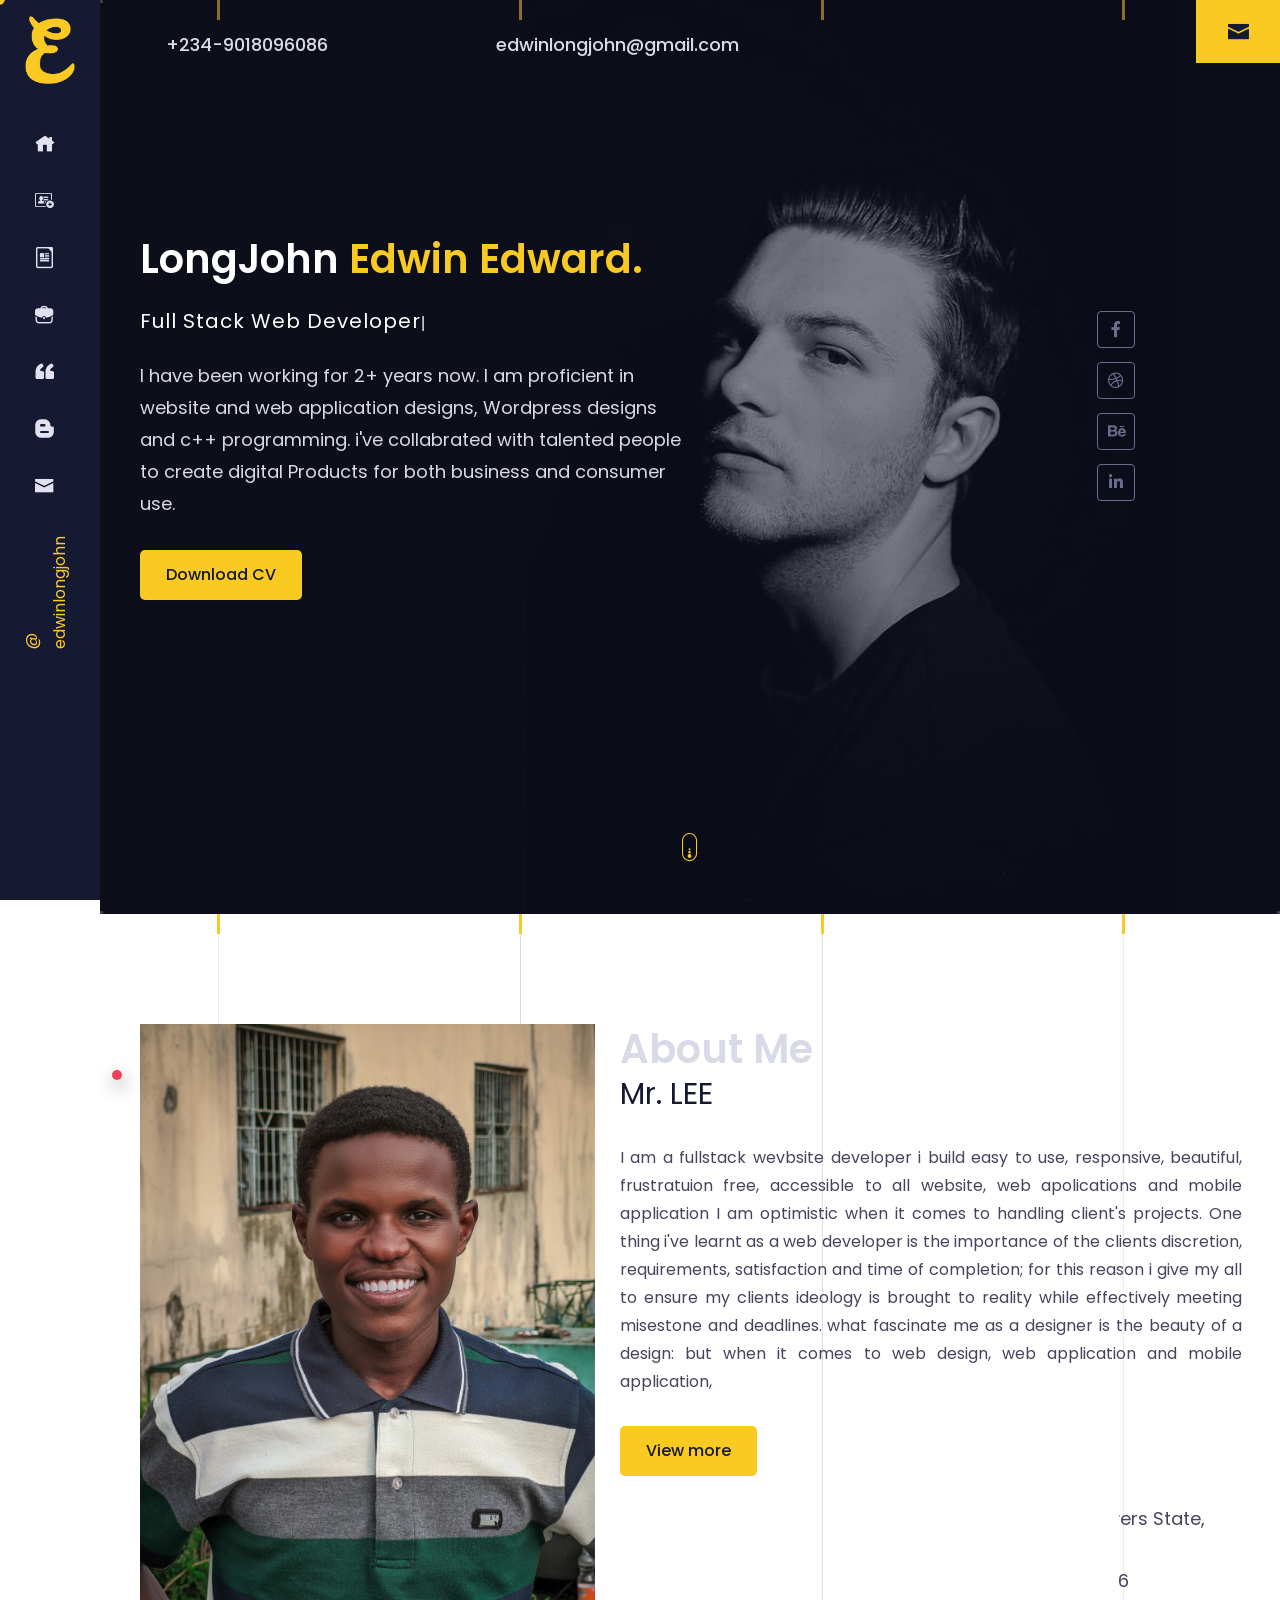
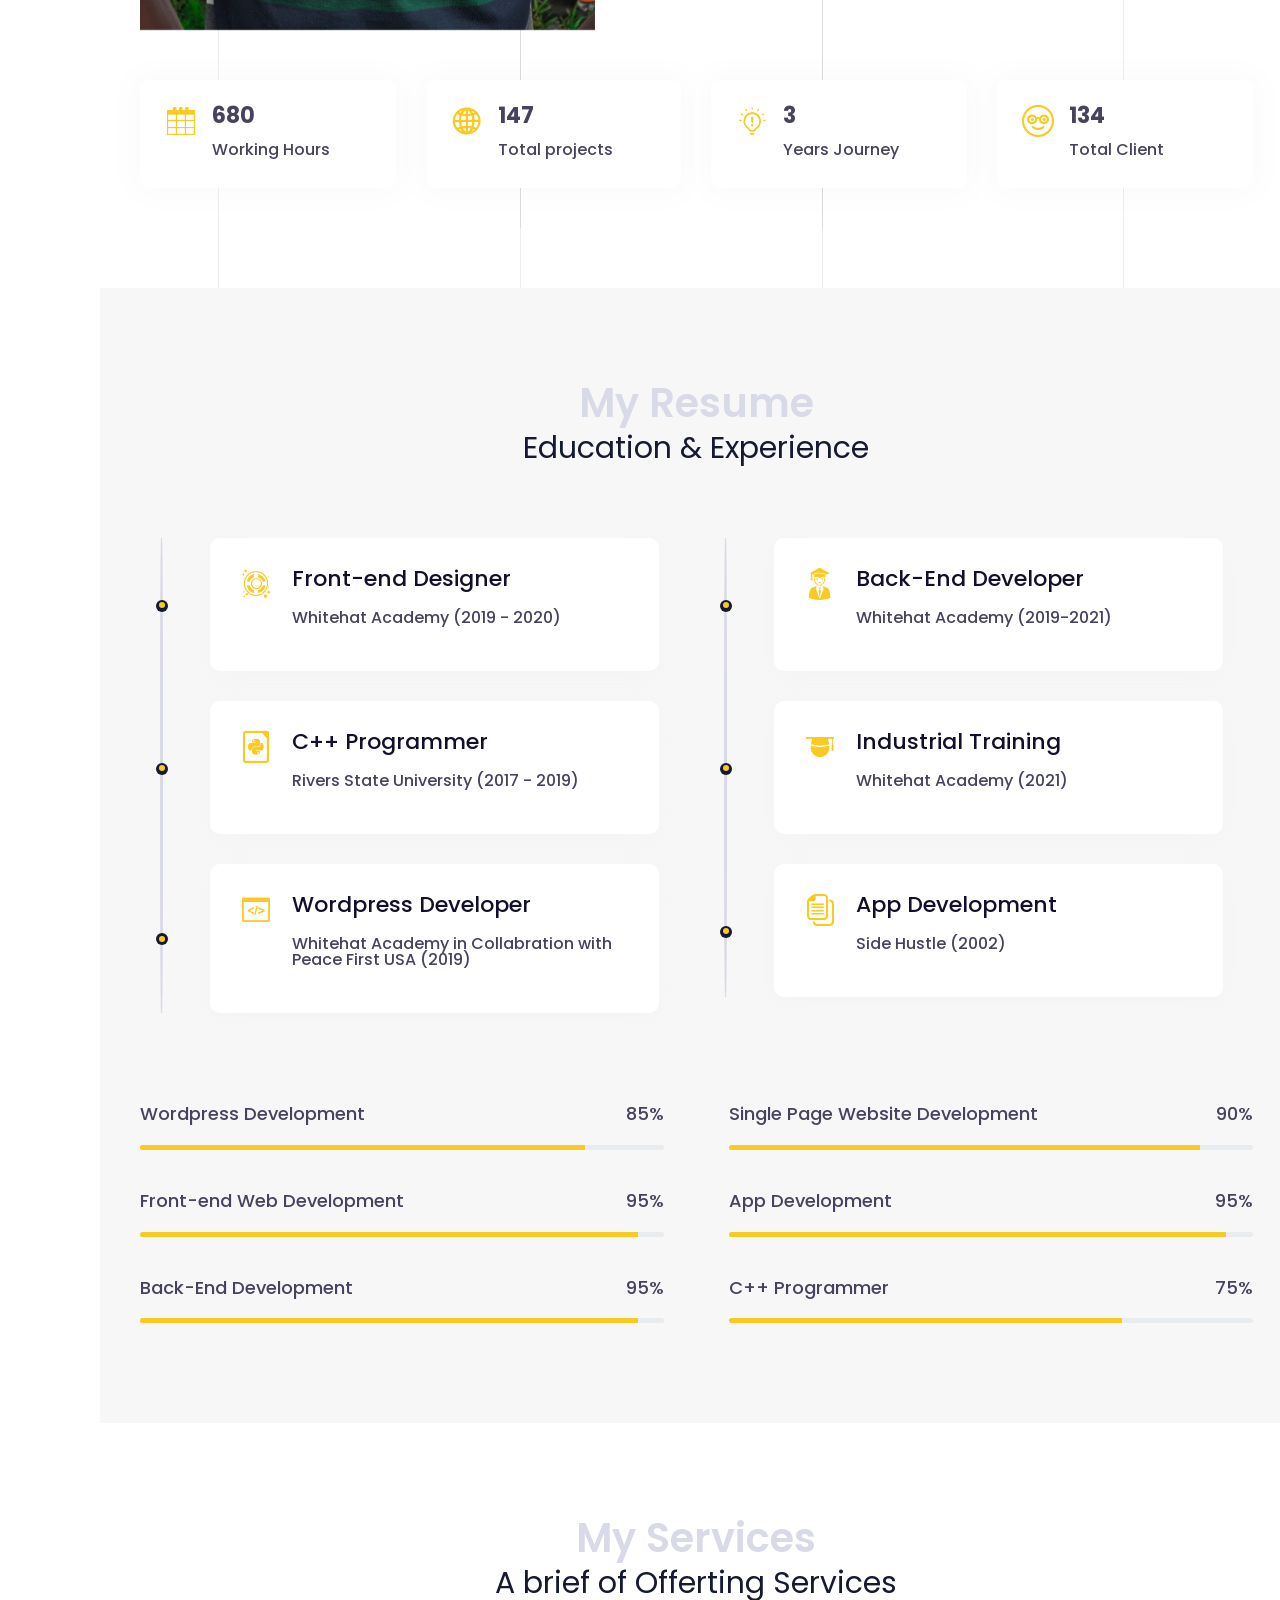
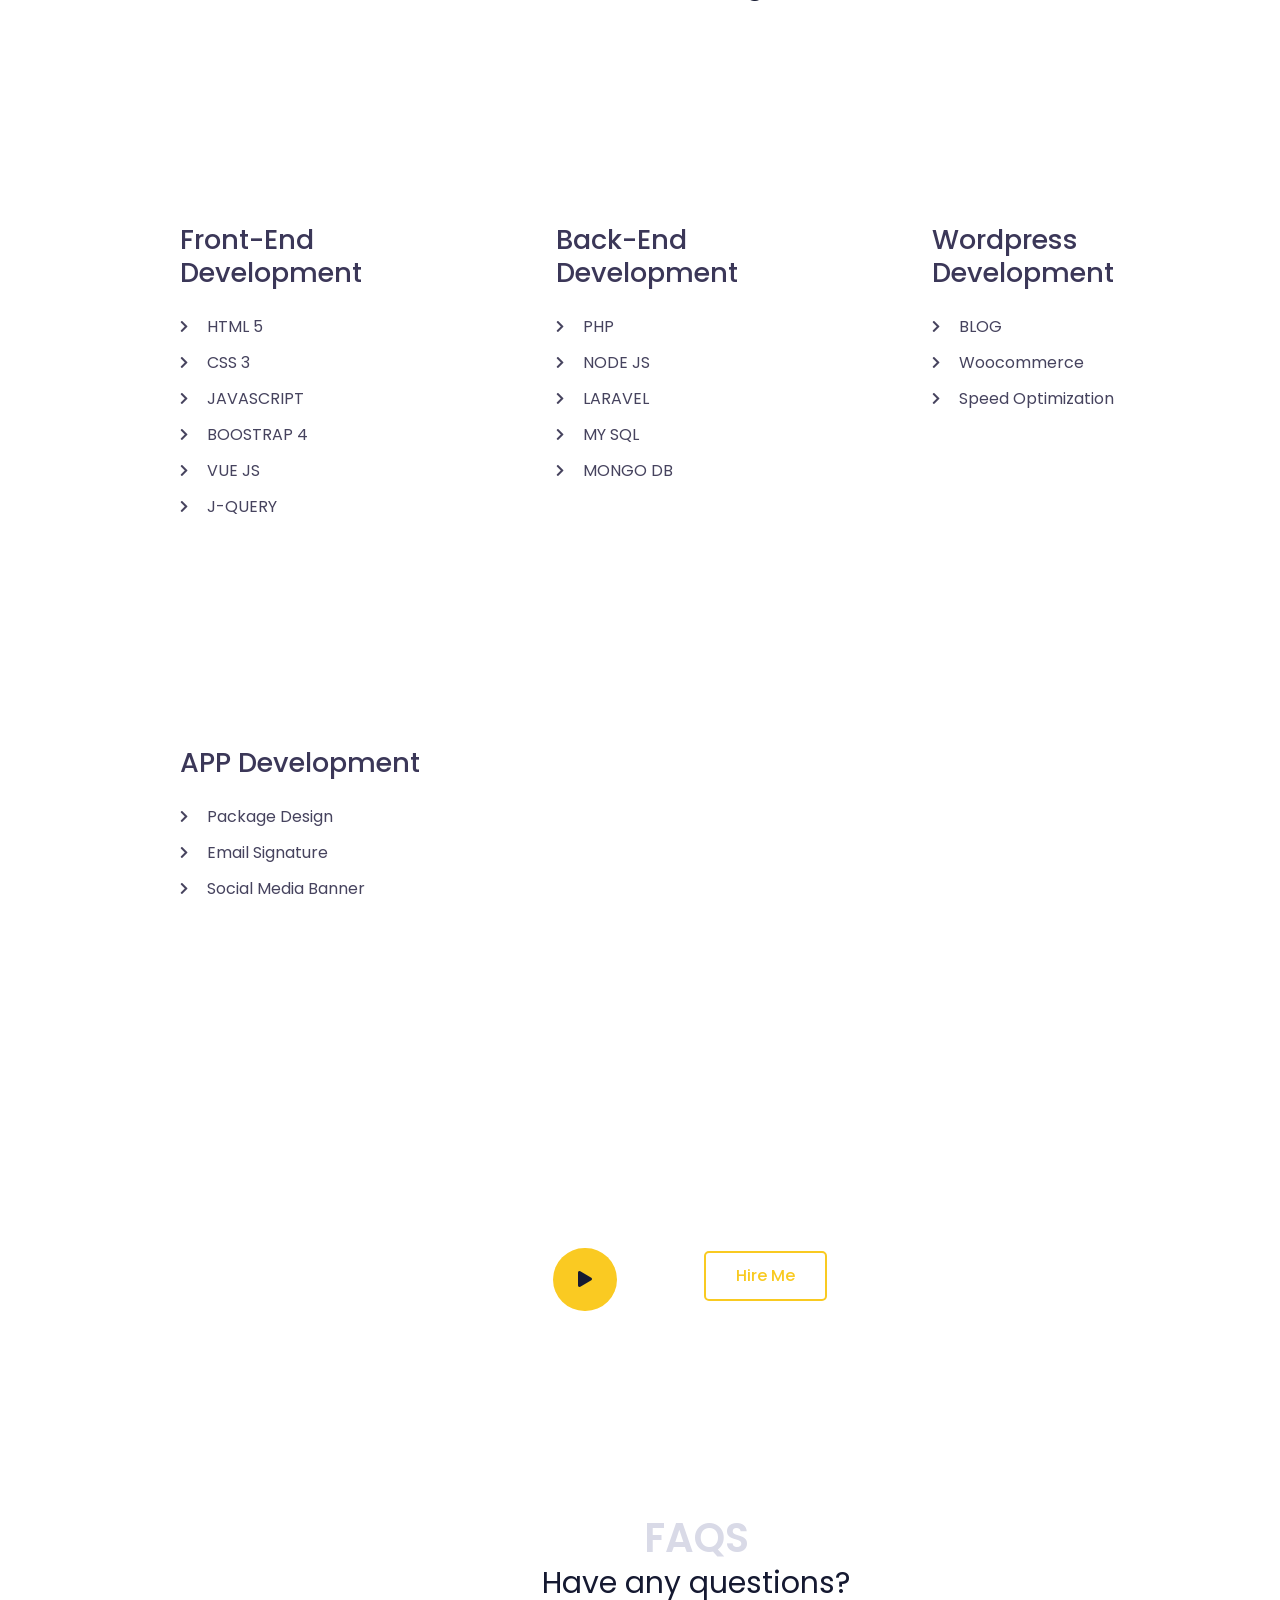
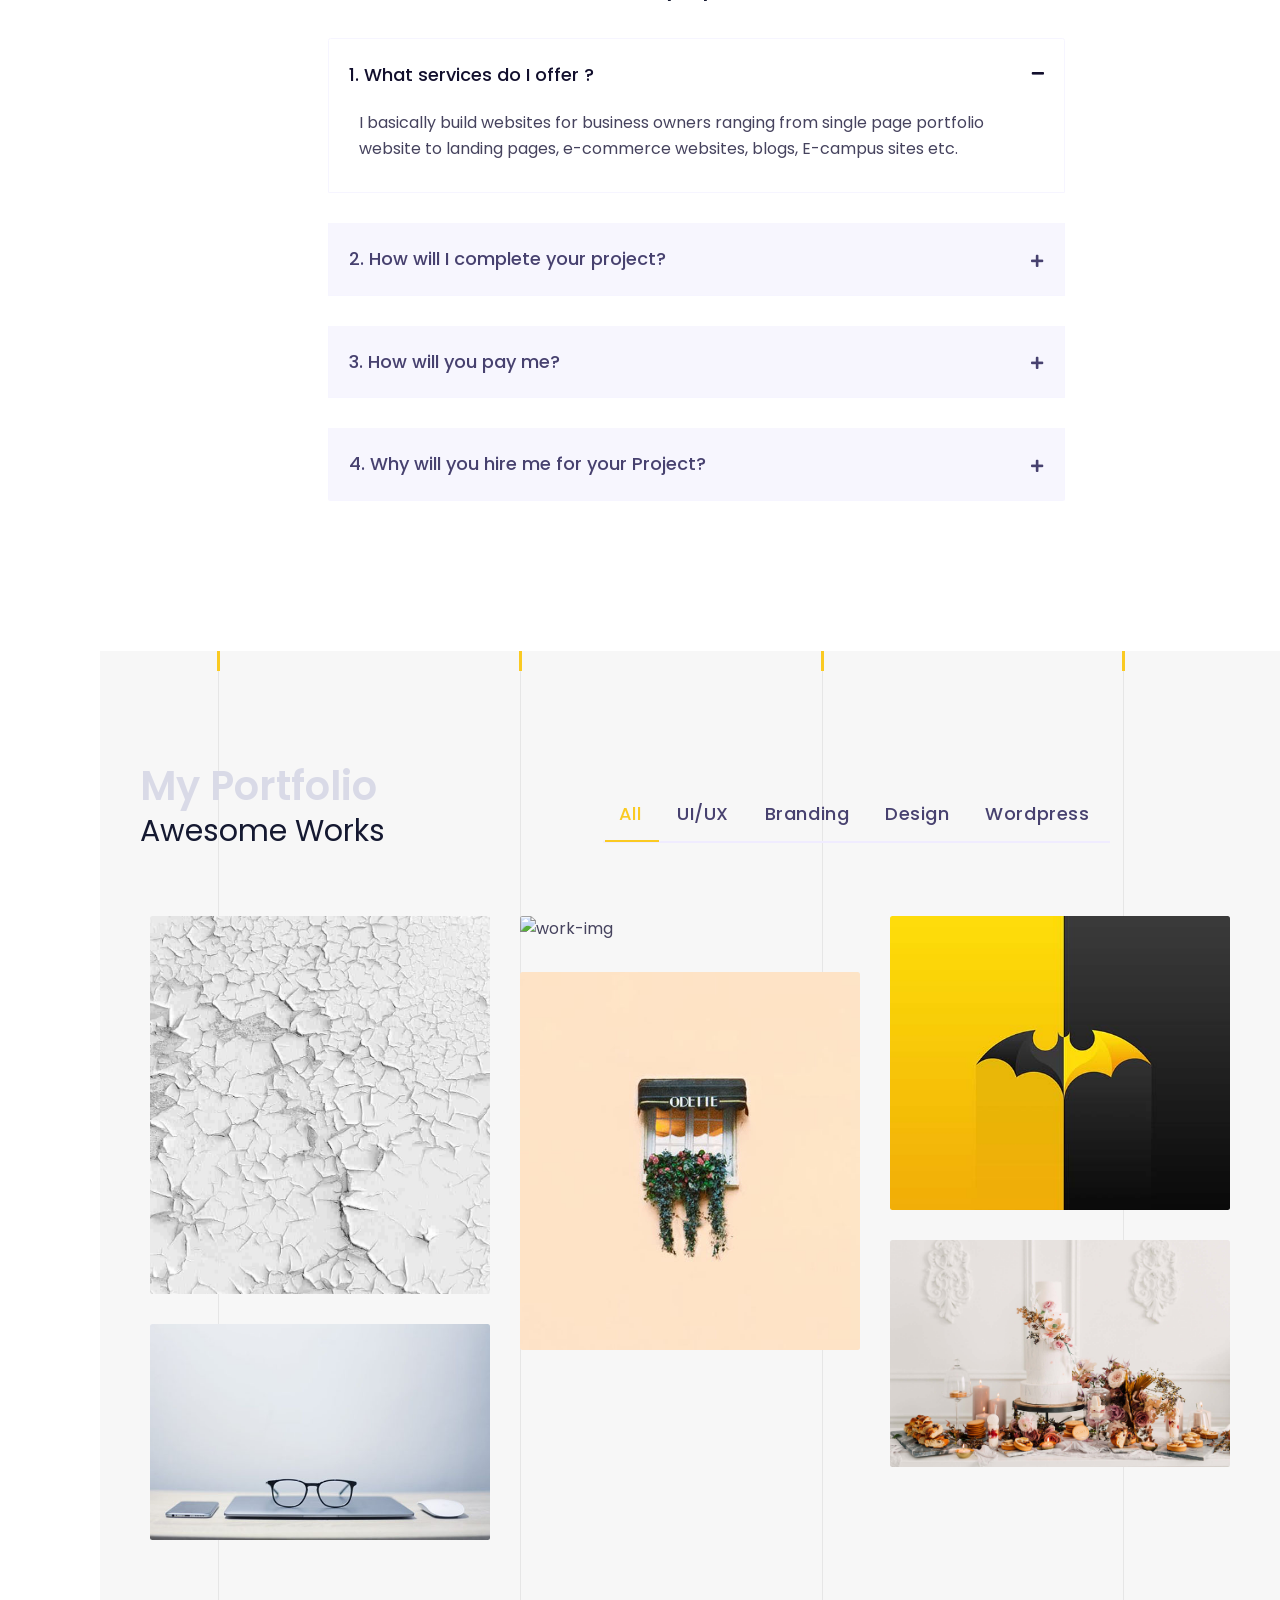
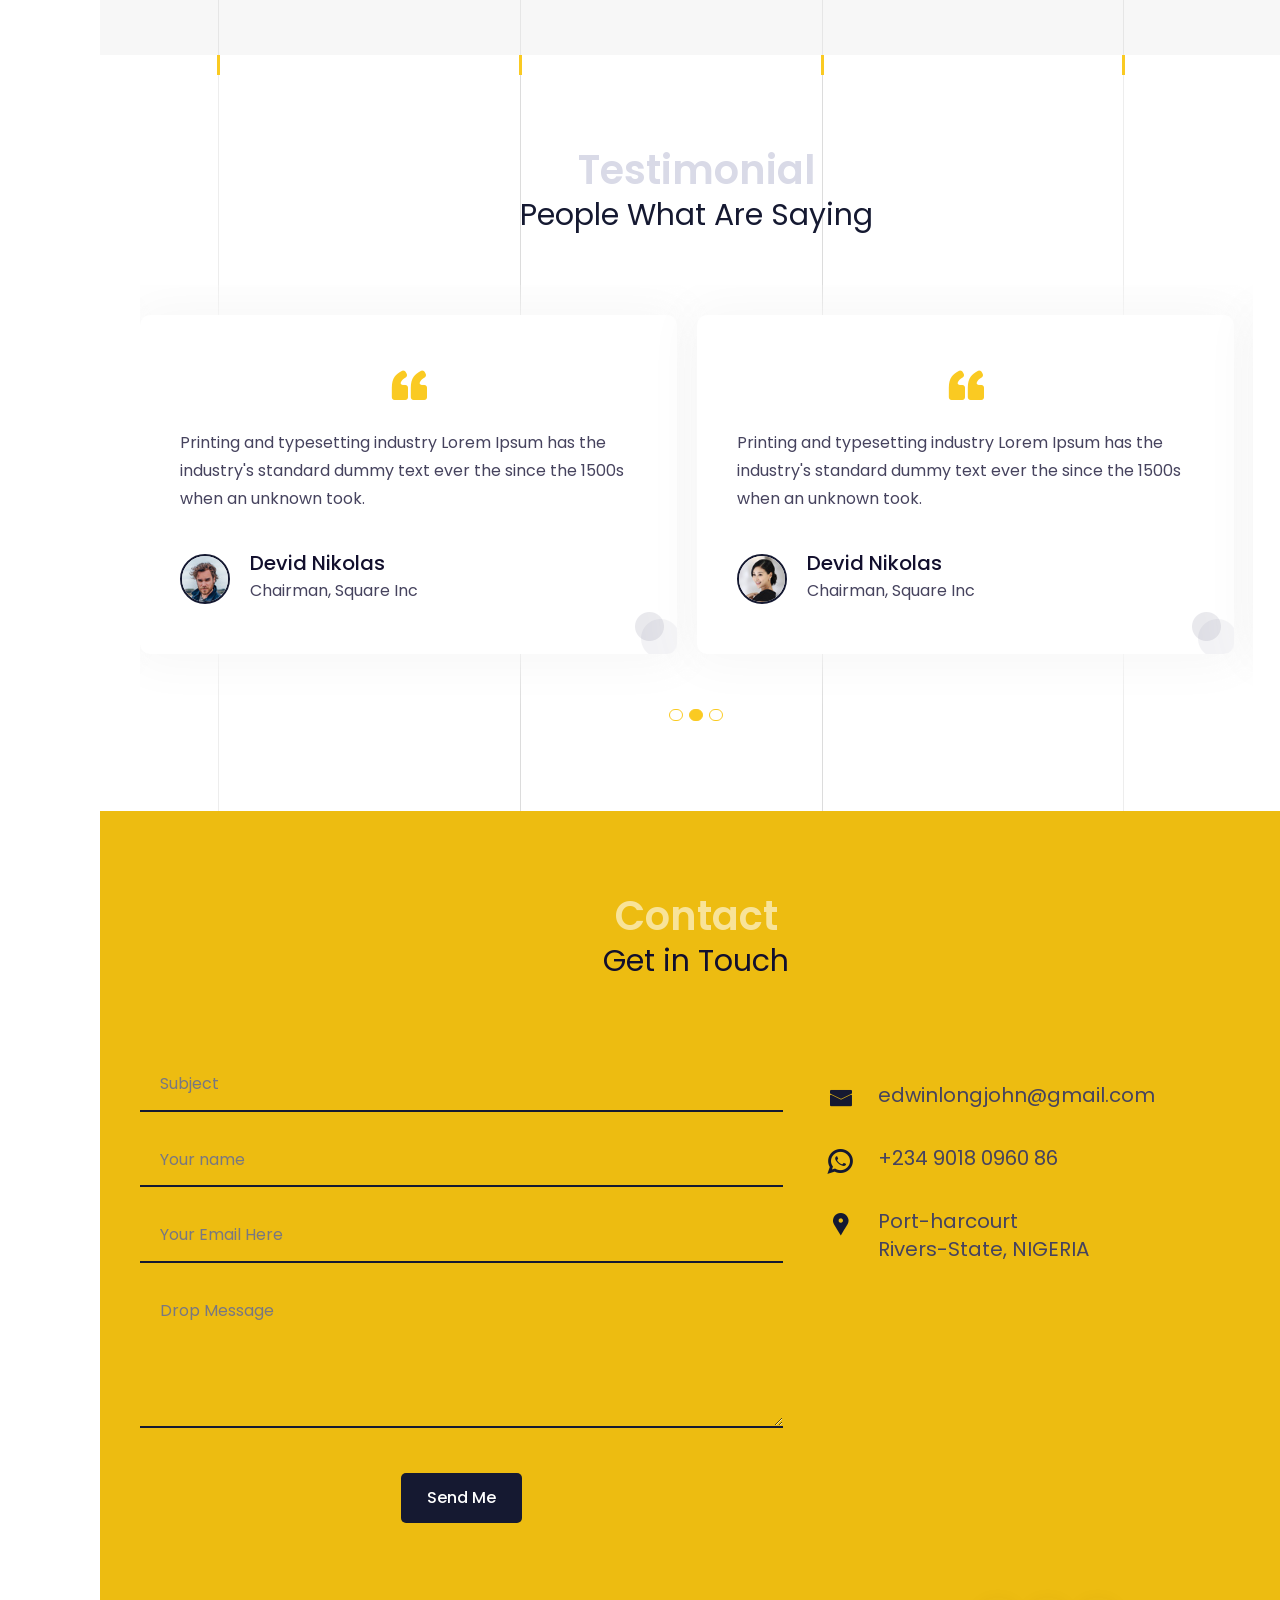
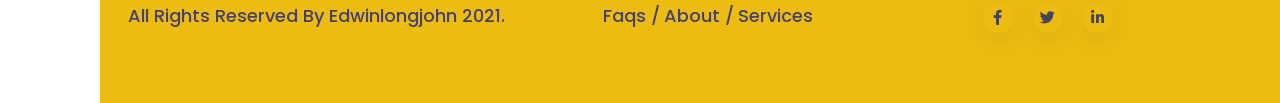
==== commit 839011ff: "name fixes" ====
--- a/index.html
+++ b/index.html
@@ -2,16 +2,18 @@
 <html class="no-js" lang="zxx">
 
 
-<!-- Mirrored from themetum.com/envato/wokoya/iconbar/index.html by HTTrack Website Copier/3.x [XR&CO'2014], Thu, 25 Nov 2021 21:18:15 GMT -->
+<!-- Mirrored from themetum.com/envato/wokoya/iconbar/index-3.html by HTTrack Website Copier/3.x [XR&CO'2014], Thu, 25 Nov 2021 21:17:37 GMT -->
 <head>	
 	<meta charset="utf-8">
 	<meta http-equiv="x-ua-compatible" content="ie=edge">
-	<title>Wokoya | Personal Portfolio vCard HTML Template</title>
-	<meta name="description" content="">
+	<title>L.j Eddy Portfolio</title>
+	<meta name="description" content="My name is Longjohn Edwin Edward i am a renowned full Stack web Developer with several years of experience. 
+	I am top notch when it comes to building responsive Websites and Web applications. Just give me a trial with your Job trust me you won't regret it.">
 	<meta name="viewport" content="width=device-width, initial-scale=1, shrink-to-fit=no">
 
 	<!-- Place favicon.ico in the root directory -->
 	<link rel="shortcut icon" type="image/x-icon" href="img/favicon.png">
+	
 	
 	<!-- ========== Start Stylesheet ========== -->
 	<link href="assets/css/bootstrap.min.css" rel="stylesheet" />
@@ -54,7 +56,7 @@
 		<div class="main-navigation sd-nav">
 			<div class="navbar navbar-expand-lg bsnav bsnav-sidebar bsnav-scrollspy bsnav-sidebar-left">
 				<a class="navbar-brand" href="index.html">
-					<img src="img/logo.png" class="logo-display" alt="thumb">
+					<img src="img/ljicon.png" class="logo-display" alt="thumb">
 				</a>
 				<button class="navbar-toggler toggler-spring"><span class="navbar-toggler-icon"></span></button>
 				<div class="collapse navbar-collapse justify-content-sm-center pt-20">
@@ -69,7 +71,7 @@
 					</ul>
 				</div>
 				<div class="sidebar-copyright pt-10">
-					<p class="copyright">@ Wokoya</p>
+					<p class="copyright">@ edwinlongjohn</p>
 				</div>
 			</div>
 			<div class="bsnav-mobile">
@@ -88,7 +90,8 @@
 		 
 		<!-- Start Hero   
 		============================================= -->
-		<div id="home" class="hero-section hero-section-bg">
+		<div id="home" class="hero-section hero-section-bg jarallax" data-jarallax='{"speed": 0.2}'>
+			<canvas class="canvasParticles"></canvas>
 			<div class="line_wrap"> <!-- line animation --> 
 				<div class="line_item"></div>
 				<div class="line_item"></div>
@@ -100,8 +103,8 @@
 				<div class="row">
 					<div class="col-md-12">
 						<div class="head-top-contact">
-							<span class="phone_contact">+01 234 567 890</span>
-							<span class="email_contact">chat@example.com</span>							
+							<span class="phone_contact">+234-9018096086</span>
+							<span class="email_contact">edwinlongjohn@gmail.com</span>							
 						</div>
 					</div>
 				</div>
@@ -116,16 +119,16 @@
 					<div class="row">	<!-- start row --> 	
 						<div class="col-md-6 col-sm-12 pl-20">	<!-- hero text left --> 	
 							<div class="hero-content wow fadeInUp" data-wow-duration=".5s" data-wow-delay=".6s">
-								<h2 data-splitting class="top-title pt-30 wow fadeInUp" data-wow-duration=".001s" data-wow-delay=".001s">Devid <span class="colored">William.</span></h2>
+								<h2 data-splitting class="top-title pt-30 wow fadeInUp" data-wow-duration=".001s" data-wow-delay=".001s">LongJohn <span class="colored">Edwin Edward.</span></h2>
 								<div class="typed-strings">
-									  <p> <span class="type_color">Creative Designer</span></p>
+									  <p> <span class="type_color">Full Stack Web Developer</span></p>
 									  <p> <span class="type_color">Wordpress Developer</span></p>
-									  <p> <span class="type_color">Python Developer</span></p>
+									  <p> <span class="type_color">C++ Programmer</span></p>
 								</div>
 								<p class="text-16 header_type_text text-white mb-2 mb-md-3">
 									<span class="typed"></span>
 								</p>
-								<p class="header-intro-text wow fadeInUp pt-10" data-wow-duration=".6s" data-wow-delay=".8s">I have been working since 2012. I am proficient in ui design, digital marketing & web development.</p>
+								<p class="header-intro-text wow fadeInUp pt-10" data-wow-duration=".6s" data-wow-delay=".8s">I have been working for 2+ years now. I am proficient in website and web application designs, Wordpress designs and c++ programming. i've collabrated with talented people to create digital Products for both business and consumer use.</p>
 								<div class="hro-btn wow fadeInUp" data-wow-duration=".6s" data-wow-delay=".9s">
 									<a href="#" class="theme-btn">
 										Download CV
@@ -162,13 +165,13 @@
 				<div class="line_item"></div>
 				<div class="line_item"></div>
 			 </div> <!-- end line animation --> 			
-			<div class="about-wpr mt-20">	<!-- start about -->
+			<div class="about-wpr mt-10">	<!-- start about -->
 				<div class="container pl-20">	<!-- container --> 
 					<div class="row">	<!-- row --> 
 						<div class="col-md-5 mb-50">
 							<div class="about-left wow fadeInUp" data-wow-duration=".6s" data-wow-delay=".2s">
 								<div class="about-header-img">
-									<img src="img/about-me.png" alt="about me" class="responsive-fluid bounce-animate" />
+									<img src="img/about-me.jpg" alt="about me" class="responsive-fluid bounce-animate" />
 								</div>
 							</div>
 						</div>	<!-- about left text end --> 
@@ -176,32 +179,40 @@
 							<div class="about-right wow fadeInUp" data-wow-duration=".8s" data-wow-delay=".5s">
 								<span class="top-title">About Me</span>
 								<h2 data-splitting class="about-tl-3 gr-2 wow fadeInUp" data-wow-duration=".01s" data-wow-delay=".1s">
-									Creative Designer
+									Mr. LEE
 								</h2>
-								<p class="wow fadeInUp" data-wow-duration=".2s" data-wow-delay=".2s">
-									I am dedicated his life to learning what makes humans tick. He studies, researches and reads everything hecan, and shares his 
-									findings with his clients. His philosophy is to learn, test, analyse, 
-									improve and re-test. His motto is stay agile. I'm a Freelancer Front-end Developer with over 3 years of experience. I'm from San Francisco.
-									<br />									 
-									I code and create web elements for amazing people around the world. I like work with new people. 
-									New people new Experiences.									
+								<p class="wow fadeInUp" style="text-align: justify;" data-wow-duration=".2s" data-wow-delay=".2s">
+									I am a fullstack wevbsite developer i build easy to use, responsive, beautiful, frustratuion free, accessible to all website, web apolications and mobile application 
+									I am optimistic when it comes to handling client's projects. One thing i've learnt as a web developer is the importance of the clients discretion,
+									requirements, satisfaction and time of completion; for this reason i give my all to ensure my clients ideology is brought to reality while effectively meeting misestone and deadlines.
+									what fascinate me as a designer is the beauty of a design: <span> but when it comes to web design, web application and mobile application, </span> 
+									<span id="hidden-text" class="text-2">
+										It is not only important for the site to be beautiful it is also paramount that the user interface is considered before creating the design. 
+										Hence i ensure their is a prototype (hybrid design) even before the design is made. over the years i've acquired time management skills as well as the ability to communicate with team members and cliets effectively. listed below are my details feel free to reach out to me and remeber am just one call away.
+									</span>
+																		 
+																
 								</p>
+								<div class="hro-btn wow fadeInUp" data-wow-duration=".6s" data-wow-delay=".9s">
+									<a class="theme-btn view">
+										View more
+									</a>
+								</div>	
 								<div class="row">	<!-- row --> 
-									<div class="col-md-6 col-sm-12"><!-- col-6 --> 
+									<div class="col-md-6 col-sm-12 mb-10"><!-- col-6 --> 
 										<div class="about-cn">
 											<ul>
-												<li><i class="fas fa-user-tie"></i> Devid William</li>
-												<li><i class="fab fa-skype"></i> chat@devid</li>
-												<li><i class="far fa-envelope"></i> chat@example.com</li>
+												<li><i class="fas fa-user-tie"></i> Longjohn Edwin Edward</li>
+												<!-- <li><i class="fab fa-skype"></i> chat@devid</li> -->
+												<li><i class="far fa-envelope"></i> edwinlongjohn@gmail.com</li>
 											</ul>
 										</div>									
 									</div>	<!-- end col-6 -->
 									<div class="col-md-6 col-sm-12"><!-- col-6 --> 
 										<div class="about-cn">
 											<ul>
-												<li><i class="fas fa-map-marker-alt"></i> 205 NewYork, USA</li>
-												<li><i class="fas fa-birthday-cake"></i> 14 Jan, 1988</li>
-												<li><i class="fab fa-whatsapp"></i> 123 456 7899</li>
+												<li><i class="fas fa-map-marker-alt"></i> Port Harcourt, Rivers State, Nigeria</li>
+												<li><i class="fab fa-whatsapp"></i>+234-9018096086</li>
 											</ul>
 										</div>									
 									</div> <!-- end col-6 --> 
@@ -263,9 +274,9 @@
 									<i class="icofont-designfloat"></i>
 								</div>
 								<div class="exp-content">
-									<h4>UX / UI Designer</h4>
-									<p>Apple Inc (2017 - 2020)</p>
-									<span class="exp-description pt-10">Contrary the on way yollis pellentesque pellentesque feugiat risus met.</span>
+									<h4>Front-end Designer</h4>
+									<p>Whitehat Academy (2019 - 2020)</p>
+									<!-- <span class="exp-description pt-10">Contrary the on way yollis pellentesque pellentesque feugiat risus met.</span> -->
 								</div>
 							</div> <!-- end one -->
 							<div class="exp-box mt-30 wow fadeInUp" data-wow-duration=".6s" data-wow-delay=".4s"><!-- start two -->
@@ -273,9 +284,9 @@
 									<i class="icofont-file-python"></i>
 								</div>
 								<div class="exp-content">
-									<h4>python Developer</h4>
-									<p>Google Inc (2015 - 2016)</p>
-									<span class="exp-description pt-10">Contrary the on way yollis pellentesque pellentesque feugiat risus amet.</span>
+									<h4>C++ Programmer</h4>
+									<p>Rivers State University (2017 - 2019)</p>
+									<!-- <span class="exp-description pt-10">Contrary the on way yollis pellentesque pellentesque feugiat risus amet.</span> -->
 								</div>
 							</div> <!-- end two -->
 							<div class="exp-box mt-30 wow fadeInDown" data-wow-duration=".6s" data-wow-delay=".6s"><!-- start three -->
@@ -283,9 +294,9 @@
 									<i class="icofont-code"></i>
 								</div>
 								<div class="exp-content">
-									<h4>Web Developer</h4>
-									<p>Themetum Ptv Ltd (2008 - 2014)</p>
-									<span class="exp-description pt-10">Contrary the on way yollis pellentesque pellentesque feugiat risus nunc.</span>
+									<h4>Wordpress Developer</h4>
+									<p>Whitehat Academy in Collabration with Peace First USA (2019)</p>
+									<!-- <span class="exp-description pt-10">Contrary the on way yollis pellentesque pellentesque feugiat risus nunc.</span> -->
 								</div>
 							</div> <!-- end three -->						
 						</div>
@@ -297,9 +308,9 @@
 									<i class="icofont-graduate-alt"></i>
 								</div>
 								<div class="exp-content">
-									<h4>MSc in CSE </h4>
-									<p>University of Enkha (2007 - 2008)</p>
-									<span class="exp-description pt-10">Contrary the on way yollis pellentesque pellentesque feugiat risus nunc.</span>
+									<h4>Back-End Developer </h4>
+									<p>Whitehat Academy (2019-2021)</p>
+									<!-- <span class="exp-description pt-10">Contrary the on way yollis pellentesque pellentesque feugiat risus nunc.</span> -->
 								</div>
 							</div> <!-- end one -->
 							<div class="exp-box mt-30 wow fadeInUp" data-wow-duration=".6s" data-wow-delay=".4s"><!-- start two -->
@@ -307,9 +318,9 @@
 									<i class="icofont-graduate"></i>
 								</div>
 								<div class="exp-content">
-									<h4>BSc in CSE  </h4>
-									<p>University of Enkha (2003 - 2006)</p>
-									<span class="exp-description pt-10">Contrary the on way yollis pellentesque pellentesque feugiat risus nunc.</span>
+									<h4>Industrial Training  </h4>
+									<p>Whitehat Academy (2021)</p>
+									<!-- <span class="exp-description pt-10">Contrary the on way yollis pellentesque pellentesque feugiat risus nunc.</span> -->
 								</div>
 							</div> <!-- end two -->
 							<div class="exp-box mt-30 wow fadeInDown" data-wow-duration=".6s" data-wow-delay=".6s"><!-- start three -->
@@ -317,9 +328,9 @@
 									<i class="icofont-ui-copy"></i>
 								</div>
 								<div class="exp-content">
-									<h4>High School Diploma  </h4>
-									<p>Enkha College (2001 - 2003)</p>
-									<span class="exp-description pt-10">Contrary the on way yollis pellentesque pellentesque feugiat risus nunc.</span>
+									<h4>App Development  </h4>
+									<p>Side Hustle (2002)</p>
+									<!-- <span class="exp-description pt-10">Contrary the on way yollis pellentesque pellentesque feugiat risus nunc.</span> -->
 								</div>
 							</div> <!-- end three -->						
 						</div>
@@ -331,21 +342,21 @@
 							<div class="skill-section">
 								<!-- Progress Bar Start -->
 								<div class="progress-box">
-									<h5>Wordpress Ninja  <span class="pull-right">85%</span></h5>
+									<h5>Wordpress Development <span class="pull-right">85%</span></h5>
 									<div class="progress">
 										<div class="progress-bar" role="progressbar" data-width="85"></div>
 									</div>
 								</div>
 								<div class="progress-box">
-									<h5>UX/UI Design  <span class="pull-right">95%</span></h5>
+									<h5>Front-end Web Development    <span class="pull-right">95%</span></h5>
 									<div class="progress">
 										<div class="progress-bar" role="progressbar" data-width="95"></div>
 									</div>
 								</div>
 								<div class="progress-box">
-									<h5>Python Development <span class="pull-right">75%</span></h5>
+									<h5>Back-End Development <span class="pull-right">95%</span></h5>
 									<div class="progress">
-										<div class="progress-bar" role="progressbar" data-width="75"></div>
+										<div class="progress-bar" role="progressbar" data-width="95"></div>
 									</div>
 								</div>
 								<!-- End Progressbar -->
@@ -357,19 +368,19 @@
 							<div class="skill-section">
 								<!-- Progress Bar Start -->
 								<div class="progress-box">
-									<h5>English <span class="pull-right">85%</span></h5>
+									<h5>Single Page Website Development <span class="pull-right">90%</span></h5>
 									<div class="progress">
-										<div class="progress-bar" role="progressbar" data-width="85"></div>
+										<div class="progress-bar" role="progressbar" data-width="90"></div>
 									</div>
 								</div>
 								<div class="progress-box">
-									<h5>French <span class="pull-right">95%</span></h5>
+									<h5>App Development <span class="pull-right">95%</span></h5>
 									<div class="progress">
 										<div class="progress-bar" role="progressbar" data-width="95"></div>
 									</div>
 								</div>
 								<div class="progress-box">
-									<h5>Arabic <span class="pull-right">75%</span></h5>
+									<h5>C++ Programmer <span class="pull-right">75%</span></h5>
 									<div class="progress">
 										<div class="progress-bar" role="progressbar" data-width="75"></div>
 									</div>
@@ -379,13 +390,7 @@
 						</div>							
 					</div>	<!-- end col-6  --> 
 				</div>	<!-- end row--> 
-				<div class="row pt-70"><!-- start row-->
-					<div class="col-md-12">
-						<div class="download-cv-btn text-center">
-							<a href="#" class="theme-btn">Download CV</a>
-						</div>
-					</div>
-				</div><!-- end row-->
+				
 			</div> <!-- end container -->			
 		</div>
 		<!-- End Experience -->
@@ -407,11 +412,14 @@
 								<i class="icofont-vector-path"></i>
 							</div>
 							<div class="service-info">
-								<h2>Branding</h2>
+								<h2>Front-end Development</h2>
 								<ul>
-									<li>Logo design</li>
-									<li>Brand Guide</li>
-									<li>Brand Printing</li>
+									<li>HTML 5</li>
+									<li>CSS 3</li>
+									<li>JAVASCRIPT</li>
+									<li>BOOSTRAP 4</li>
+									<li>VUE JS</li>
+									<li>J-QUERY</li>
 								</ul>
 							</div>
 						</div> <!-- end service one -->					
@@ -422,11 +430,13 @@
 								<i class="icofont-ui-browser"></i>
 							</div>
 							<div class="service-info">
-								<h2>Print Design</h2>
+								<h2>Back-End Development</h2>
 								<ul>
-									<li>Business Card</li>
-									<li>Brochure</li>
-									<li>Magazine</li>
+									<li>PHP</li>
+									<li>NODE JS</li>
+									<li>LARAVEL</li>
+									<li>MY SQL</li>
+									<li>MONGO DB</li>
 								</ul>
 							</div>
 						</div> <!-- end service two -->					
@@ -437,9 +447,9 @@
 								<i class="icofont-ui-theme"></i>
 							</div>
 							<div class="service-info">
-								<h2>Wordpress Ninja</h2>
+								<h2>Wordpress Development</h2>
 								<ul>
-									<li>PSD to WP</li>
+									<li>BLOG</li>
 									<li>Woocommerce</li>
 									<li>Speed Optimization</li>
 								</ul>
@@ -452,7 +462,7 @@
 								<i class="icofont-ship-wheel"></i>
 							</div>
 							<div class="service-info">
-								<h2>Graphic Design</h2>
+								<h2>APP Development</h2>
 								<ul>
 									<li>Package Design</li>
 									<li>Email Signature</li>
@@ -461,36 +471,7 @@
 							</div>
 						</div> <!-- end service one -->					
 					</div> <!-- end col-4 -->
-					<div class="col-md-4 col-sm-6">
-						<div class="service-box mt-30 wow fadeInDown" data-wow-duration=".7s" data-wow-delay=".6s">
-							<div class="service-icon service-two">
-								<i class="icofont-ssl-security"></i>
-							</div>
-							<div class="service-info">
-								<h2>Cyber Security</h2>
-								<ul>
-									<li>Ethical Hacking</li>
-									<li>Security Analysis</li>
-									<li>Remove Malware</li>
-								</ul>
-							</div>
-						</div> <!-- end service two -->					
-					</div><!-- end col-4 -->
-					<div class="col-md-4 col-sm-6">
-						<div class="service-box mt-30 wow fadeInUp" data-wow-duration=".9s" data-wow-delay=".8s">
-							<div class="service-icon service-three">
-								<i class="icofont-bulb-alt"></i>
-							</div>
-							<div class="service-info">
-								<h2>Web Development</h2>
-								<ul>
-									<li>React JS</li>
-									<li>PSD to HTML</li>
-									<li>Javascript</li>
-								</ul>
-							</div>
-						</div> <!-- end service six -->					
-					</div><!-- end col-4 -->
+				
 				</div> <!-- end row -->
 			</div> <!-- end container -->				
 		</div> <!-- End Services -->
@@ -528,7 +509,7 @@
 		
 		<!-- Start Faq
 		============================================= -->
-	<div class="fq-area de-padding">	
+	<div class="fq-area de-padding" id="faq">	
 		<div class="container pl-20"> <!-- start container -->
 			<div class="row">
 				<div class="col-md-8 offset-md-2">
@@ -548,7 +529,7 @@
 										</h2>
 										<div id="collapseOne" class="accordion-collapse collapse show" aria-labelledby="headingOne" data-bs-parent="#accordionExample">
 											<div class="accordion-body">
-												Lorem ipsum dolor sit amet, consectetur adipisicing elit, sed do eiusitempor is  exercitation ullamco laboris.Lorem ipsum dolor sit amet, consectetur adipisicing elit.
+												I basically build websites for business owners ranging from single page portfolio website to landing pages, e-commerce websites, blogs, E-campus sites etc.
 											</div>
 										</div>
 									</div><!-- End accordion item -->
@@ -560,7 +541,7 @@
 									</h2>
 									<div id="collapseTwo" class="accordion-collapse collapse" aria-labelledby="headingTwo" data-bs-parent="#accordionExample">
 									  <div class="accordion-body">
-										Lorem ipsum dolor sit amet, consectetur adipisicing elit, sed do eiusitempor is  exercitation ullamco laboris.Lorem ipsum dolor sit amet, consectetur adipisicing elit.
+										Time is very important when it comes to a job hence i ensure i set targets before embarking on a job to track my progress.
 									  </div>
 									</div>
 								  </div><!-- End accordion item -->
@@ -572,46 +553,23 @@
 									</h2>
 									<div id="collapseThree" class="accordion-collapse collapse" aria-labelledby="headingThree" data-bs-parent="#accordionExample">
 									  <div class="accordion-body">
-										Lorem ipsum dolor sit amet, consectetur adipisicing elit, sed do eiusitempor is  exercitation ullamco laboris.Lorem ipsum dolor sit amet, consectetur adipisicing elit.
+										Payments is dependent on your type of Job.
 									  </div>
 									</div>
 								  </div><!-- End accordion item -->
 								  <div class="accordion-item">
 									<h2 class="accordion-header" id="headingFour">
 									  <button class="accordion-button collapsed" type="button" data-bs-toggle="collapse" data-bs-target="#collapseFour" aria-expanded="false" aria-controls="collapseThree">
-										 4. Why will you hire for your proejdct?
+										 4. Why will you hire me for your Project?
 									  </button>
 									</h2>
 									<div id="collapseFour" class="accordion-collapse collapse" aria-labelledby="headingFour" data-bs-parent="#accordionExample">
 									  <div class="accordion-body">
-										Lorem ipsum dolor sit amet, consectetur adipisicing elit, sed do eiusitempor is  exercitation ullamco laboris.Lorem ipsum dolor sit amet, consectetur adipisicing elit.
+										The services i offer are top notch, i have my clients in minds while carrying out any job, i put my best into the design process to ensure my clients are satisfied. 
 									  </div>
 									</div>
 								  </div><!-- End accordion item -->
-								  <div class="accordion-item">
-									<h2 class="accordion-header" id="headingFive">
-									  <button class="accordion-button collapsed" type="button" data-bs-toggle="collapse" data-bs-target="#collapseFive" aria-expanded="false" aria-controls="collapseThree">
-										 5. How will you get final project?
-									  </button>
-									</h2>
-									<div id="collapseFive" class="accordion-collapse collapse" aria-labelledby="headingFive" data-bs-parent="#accordionExample">
-									  <div class="accordion-body">
-										Lorem ipsum dolor sit amet, consectetur adipisicing elit, sed do eiusitempor is  exercitation ullamco laboris.Lorem ipsum dolor sit amet, consectetur adipisicing elit.
-									  </div>
-									</div>
-								  </div><!-- End accordion item -->
-								  <div class="accordion-item">
-									<h2 class="accordion-header" id="headingSix">
-									  <button class="accordion-button collapsed" type="button" data-bs-toggle="collapse" data-bs-target="#collapseSix" aria-expanded="false" aria-controls="collapseThree">
-										6. What is the process & my time zone?
-									  </button>
-									</h2>
-									<div id="collapseSix" class="accordion-collapse collapse" aria-labelledby="headingSix" data-bs-parent="#accordionExample">
-									  <div class="accordion-body">
-										Lorem ipsum dolor sit amet, consectetur adipisicing elit, sed do eiusitempor is  exercitation ullamco laboris.Lorem ipsum dolor sit amet, consectetur adipisicing elit.
-									  </div>
-									</div>
-								  </div><!-- End accordion item -->
+								 
 								</div><!-- End accordion -->																
 							</div> <!-- end site-title -->	
 						</div> <!-- end faq-right -->					
@@ -812,202 +770,6 @@
 	</div>
 	<!-- End Feedback -->
 		
-		<!-- Start Pricing
-		============================================= -->
-		<div class="price-area de-padding">
-			<div class="container pl-20"> <!-- start container -->
-				<div class="site-title text-center">
-					<span class="top-title wow fadeInUp" data-wow-duration=".5s" data-wow-delay=".3s">
-						My Price
-					</span>
-					<h2 data-splitting class="about-tl-3 wow fadeInUp" data-wow-duration=".01s" data-wow-delay=".01s">
-						How Much I Charge?
-					</h2>
-				</div>
-				<div class="price-wrapper grid-3"> <!-- start price-area -->
-					<div class="price-box mt-20 wow fadeInLeft" data-wow-duration=".5s" data-wow-delay=".5s"> <!-- single price -->
-						<div class="price-head">
-							<div class="price-icon price-icon-one">
-								<i class="icofont-package"></i>
-							</div>
-							<div class="price-rib">
-								<span>Design Package</span>
-							</div>
-							<div class="price-value">
-								<h2><span>$</span>99</h2>
-							</div>
-						</div>
-						<div class="price-info">
-							<ul>
-								<li><i class="icofont-check"></i> Business Hosting</li>
-								<li><i class="icofont-check"></i>Branding & Illustration </li>
-								<li><i class="icofont-check"></i>Social Media Banner</li>
-								<li><i class="icofont-check"></i>Web UI</li>
-							</ul>
-						</div>
-						<div class="price-bottom">
-							<a href="#" class="btn-2">
-								Buy Now
-							</a>
-						</div>
-					</div> <!-- end single price -->
-					<div class="price-box mt-20 wow fadeInUp" data-wow-duration=".6s" data-wow-delay=".6s"> <!-- single price -->
-						<div class="price-head">
-							<div class="price-icon price-icon-two">
-								<i class="icofont-newspaper"></i>
-							</div>
-							<div class="price-rib">
-								<span>Advance </span>
-							</div>
-							<div class="price-value">
-								<h2><span>$</span>199</h2>
-							</div>
-						</div>
-						<div class="price-info">
-							<ul>
-								<li><i class="icofont-check"></i>PSD to Wordpress</li>
-								<li><i class="icofont-check"></i>Web Design</li>
-								<li><i class="icofont-check"></i>Web Development</li>
-								<li><i class="icofont-check"></i>10 hours of support</li>
-							</ul>
-						</div>
-						<div class="price-bottom">
-							<a href="#" class="btn-2 bt-ac">
-								Buy Now
-							</a>
-						</div>
-					</div> <!-- end single price -->
-					<div class="price-box mt-20 wow fadeInRight" data-wow-duration=".5s" data-wow-delay=".5s"> <!-- single price -->
-						<div class="price-head">
-							<div class="price-icon price-icon-three">
-								<i class="icofont-license"></i>
-							</div>
-							<div class="price-rib">
-								<span>Ecommerce Solution</span>
-							</div>
-							<div class="price-value">
-								<h2><span>$</span>799</h2>
-							</div>
-						</div>
-						<div class="price-info">
-							<ul>
-								<li><i class="icofont-check"></i>Woocommerce Store</li>
-								<li><i class="icofont-check"></i>Ecommerce Web</li>
-								<li><i class="icofont-check"></i>Data Management</li>
-								<li><i class="icofont-check"></i>PSD to Woocommerce</li>
-							</ul>
-						</div>
-						<div class="price-bottom">
-							<a href="#" class="btn-2">
-								Buy Now
-							</a>
-						</div>
-					</div> <!-- end single price-->
-				</div> <!-- end price-area -->
-			</div> <!-- end container -->
-		</div>
-		<!-- End Pricing -->
-		
-		<!-- Start Blog
-		============================================= -->
-		<div id="blog" class="blog-area de-padding">
-			<div class="container pl-20">
-				<div class="site-title text-center">
-					<span class="top-title wow fadeInUp" data-wow-duration=".5s" data-wow-delay=".5s">Blog Posts</span>
-					<h2 data-splitting class="about-tl-3 wow fadeInUp" data-wow-duration=".01s" data-wow-delay=".01s">
-						Newly Posted Articles
-					</h2>
-				</div>
-				<div class="blog-wpr blog-sldr">
-					<div class="blog-box"> <!-- start single blog -->
-						<div class="blog-pic">
-							<img src="img/blog/1.png" alt="thumb">
-						</div>
-						<div class="blog-info">
-							<ul class="blog-meta">
-								<li><i class="icofont-user-alt-4"></i> William</li>
-								<li><i class="icofont-clock-time"></i> 02 Aug, 2021</li>
-							</ul>
-							<a href="https://www.themetum.com/envato/wokoya/iconbar/single.html">
-								<h5 class="blog-title">
-									How to make website from 
-									scrach easily
-								</h5>
-							</a>
-						</div>
-					</div> <!-- end single blog -->
-					<div class="blog-box">
-						<div class="blog-pic">
-							<img src="img/blog/2.png" alt="thumb">
-						</div>
-						<div class="blog-info">
-							<ul class="blog-meta">
-								<li><i class="icofont-user-alt-4"></i> William</li>
-								<li><i class="icofont-clock-time"></i> 07 Aug, 2021</li>
-							</ul>
-							<a href="https://www.themetum.com/envato/wokoya/iconbar/single.html">
-								<h5 class="blog-title">
-									How to make website from 
-									scrach easily
-								</h5>
-							</a>
-						</div>
-					</div> <!-- end single blog -->
-					<div class="blog-box">
-						<div class="blog-pic">
-							<img src="img/blog/3.png" alt="thumb">
-						</div>
-						<div class="blog-info">
-							<ul class="blog-meta">
-								<li><i class="icofont-user-alt-4"></i> William</li>
-								<li><i class="icofont-clock-time"></i> 04 Aug, 2021</li>
-							</ul>
-							<a href="https://www.themetum.com/envato/wokoya/iconbar/single.html">
-								<h5 class="blog-title">
-									How to make website from 
-									scrach easily
-								</h5>
-							</a>
-						</div>
-					</div> <!-- end single blog -->
-                    <div class="blog-box">
-						<div class="blog-pic">
-							<img src="img/blog/1.png" alt="thumb">
-						</div>
-						<div class="blog-info">
-							<ul class="blog-meta">
-								<li><i class="icofont-user-alt-4"></i> William</li>
-								<li><i class="icofont-clock-time"></i>09 Aug, 2021</li>
-							</ul>
-							<a href="https://www.themetum.com/envato/wokoya/iconbar/single.html">
-								<h5 class="blog-title">
-									How to make website from 
-									scrach easily
-								</h5>
-							</a>
-						</div>
-					</div> <!-- end single blog -->
-					<div class="blog-box">
-						<div class="blog-pic">
-							<img src="img/blog/2.png" alt="thumb">
-						</div>
-						<div class="blog-info">
-							<ul class="blog-meta">
-								<li><i class="icofont-user-alt-4"></i> William</li>
-								<li><i class="icofont-clock-time"></i>12 Aug, 2021</li>
-							</ul>
-							<a href="https://www.themetum.com/envato/wokoya/iconbar/single.html">
-								<h5 class="blog-title">
-									How to make website from 
-									scrach easily
-								</h5>
-							</a>
-						</div>
-					</div> <!-- end single blog -->
-				</div>
-			</div> <!-- end container -->
-		</div>
-		<!-- End Blog -->
 	
 	<div class="clearfix"></div>
 	
@@ -1025,7 +787,7 @@
 				<div class="col-md-7">
 					<div class="contact-area">
 						<div class="contact-left mt-20">
-							<form class="contact-form" id="contact-form" action="https://themetum.com/envato/wokoya/iconbar/php/contact.php" method="POST">						
+							<form class="contact-form" id="contact-form" action="mailto:edwinlongjohn@gmail.com" method="POST" enctype="text/plain">						
 								<div class="row g-4">
 									<div class="col-md-12 wow fadeInUp" data-wow-duration=".6s" data-wow-delay=".2s">
 										<input type="text" name="subject" class="form-control input-style-2" placeholder="Subject">
@@ -1061,7 +823,7 @@
 										<i class="icofont-envelope"></i>
 									</div>
 									<p class="mb-0 contact_itext">
-										chat@example.com
+										edwinlongjohn@gmail.com
 									</p>
 								</div>
 							</li>
@@ -1071,7 +833,7 @@
 										<i class="icofont-brand-whatsapp"></i>
 									</div>
 									<p class="mb-0 contact_itext">
-										+123 456 7890
+										+234 9018 0960 86
 									</p>
 								</div>
 							</li>
@@ -1081,9 +843,9 @@
 										<i class="icofont-google-map"></i>
 									</div>
 									<p class="mb-0 contact_itext">
-										208 Maliha Square, 
+									    Port-harcourt
 										<br />
-										Dubai, UAE
+										Rivers-State, NIGERIA
 									</p>
 								</div>
 							</li>
@@ -1100,15 +862,15 @@
 				<div class="row">
 					<div class="col-md-5 mt-50">
 						<div class="copyright-left wow fadeInUp" data-wow-duration=".5s" data-wow-delay=".7s">
-							<span class="copyright-text">all rights reserved by themetum.com 2021.</span>
+							<span class="copyright-text">all rights reserved by edwinlongjohn 2021.</span>
 						</div>					
 					</div> <!-- end col-5 -->
 					<div class="col-md-4 mt-50">
 						<div class="copyright-right wow fadeInUp" data-wow-duration=".5s" data-wow-delay=".8s">
 							<div class="copyright-menu">
-								<a href="#">Faqs   /</a>
-								<a href="#">privacy policy   /</a>
-								<a href="#">services</a>
+								<a href="#faq">Faqs   /</a>
+								<a href="#about">About   /</a>
+								<a href="#service">services</a>
 							</div>					
 						</div>
 					</div> <!-- end col-4 -->
@@ -1157,10 +919,11 @@
     <script src="assets/js/wow.js"></script>	
     <script src="assets/js/bsnav.min.js"></script>
 	<script src="assets/js/splitting-animation.js"></script>
-	<script src="assets/js/splitting.min.js"></script>		
+	<script src="assets/js/splitting.min.js"></script>	
+	<script src="assets/js/jquery.particles.min.js"></script>	
 	<script src="assets/js/YTPlayer.min.js"></script>
     <script src="assets/js/main.js"></script>
 	</body>
 
-<!-- Mirrored from themetum.com/envato/wokoya/iconbar/index.html by HTTrack Website Copier/3.x [XR&CO'2014], Thu, 25 Nov 2021 21:18:18 GMT -->
+<!-- Mirrored from themetum.com/envato/wokoya/iconbar/index-3.html by HTTrack Website Copier/3.x [XR&CO'2014], Thu, 25 Nov 2021 21:17:56 GMT -->
 </html>	
--- a/style.css
+++ b/style.css
@@ -190,6 +190,10 @@
   span.colored{
 	  color:#F9CA22 !important;
   }
+  
+   span.text-2{
+    display:none;
+  }
  
  /* bounce-animate */
 .bounce-animate {
@@ -1162,7 +1166,9 @@
   display: flex;
   align-items: center;
   justify-content: flex-start;
-  margin-top: 3rem; }
+  margin-top: 3rem; 
+  margin-bottom: 3rem; 
+}
 
 .hhm-as {
   position: absolute;
